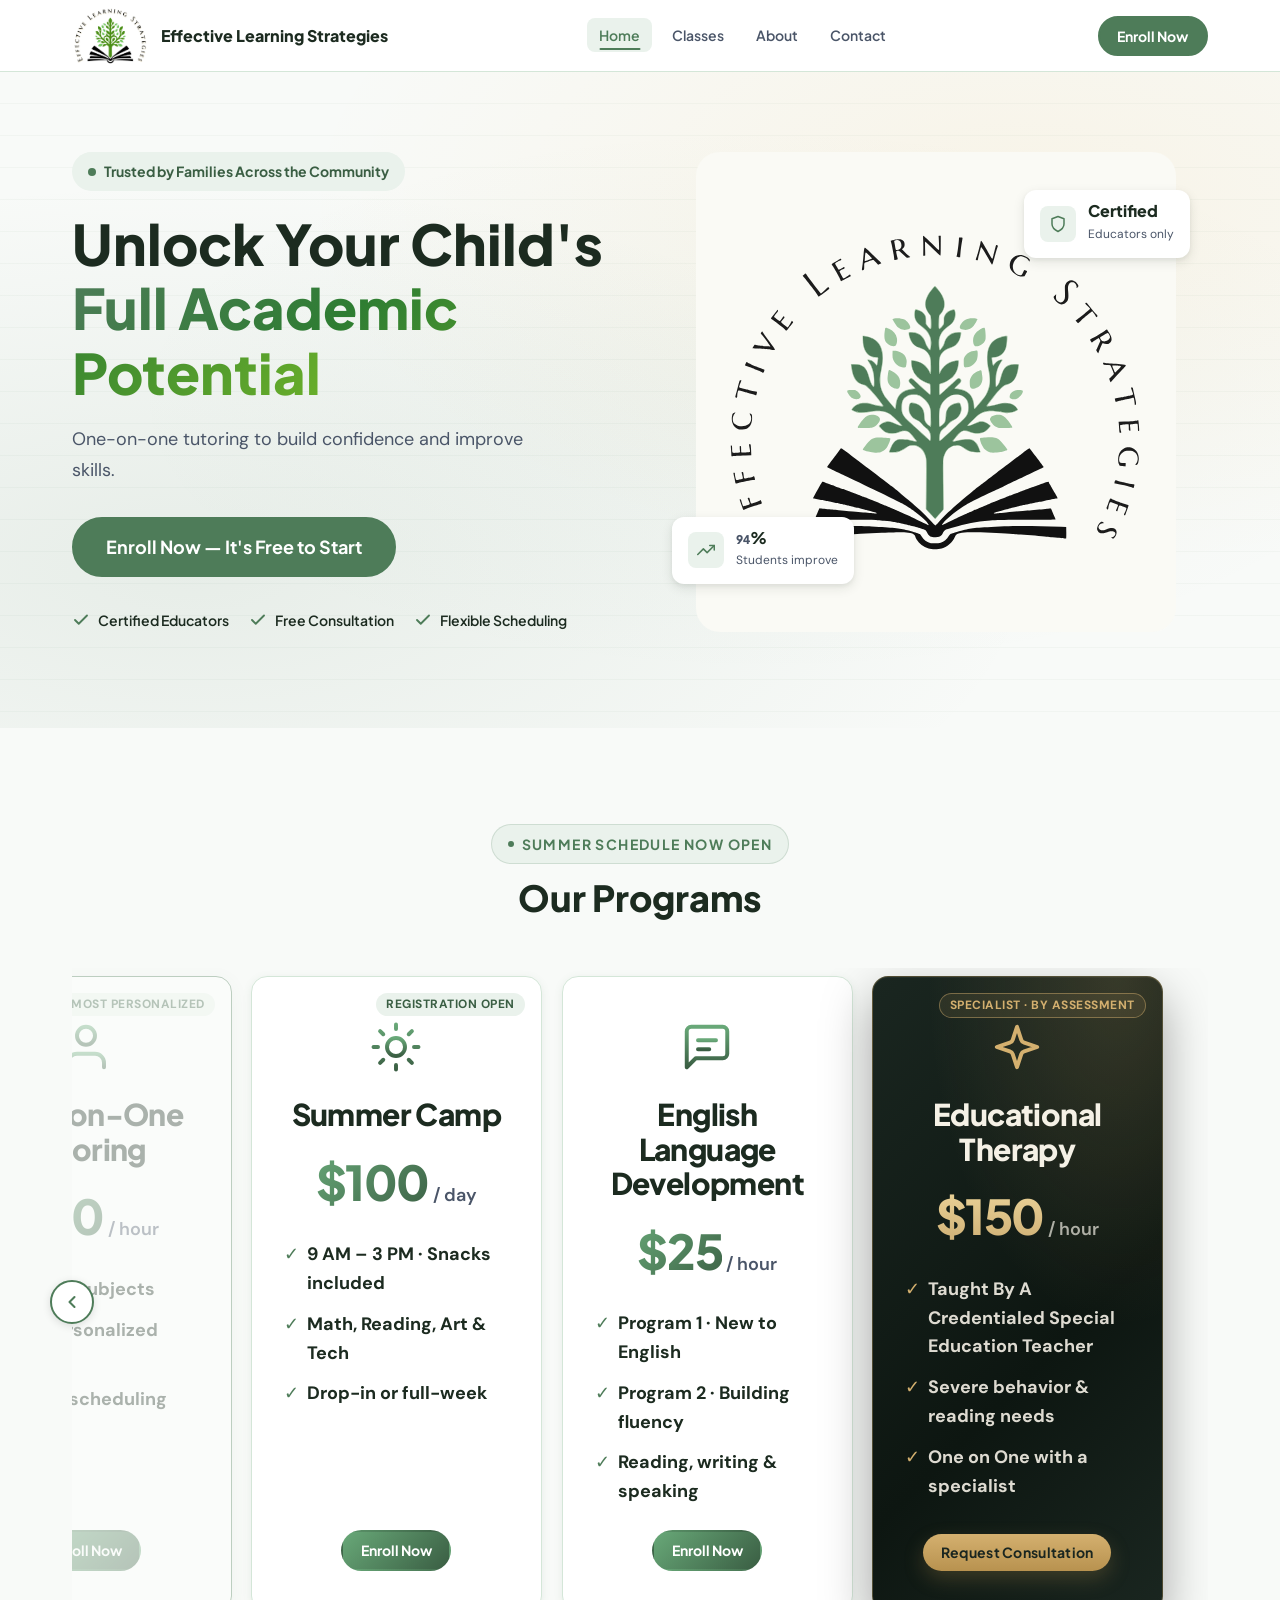
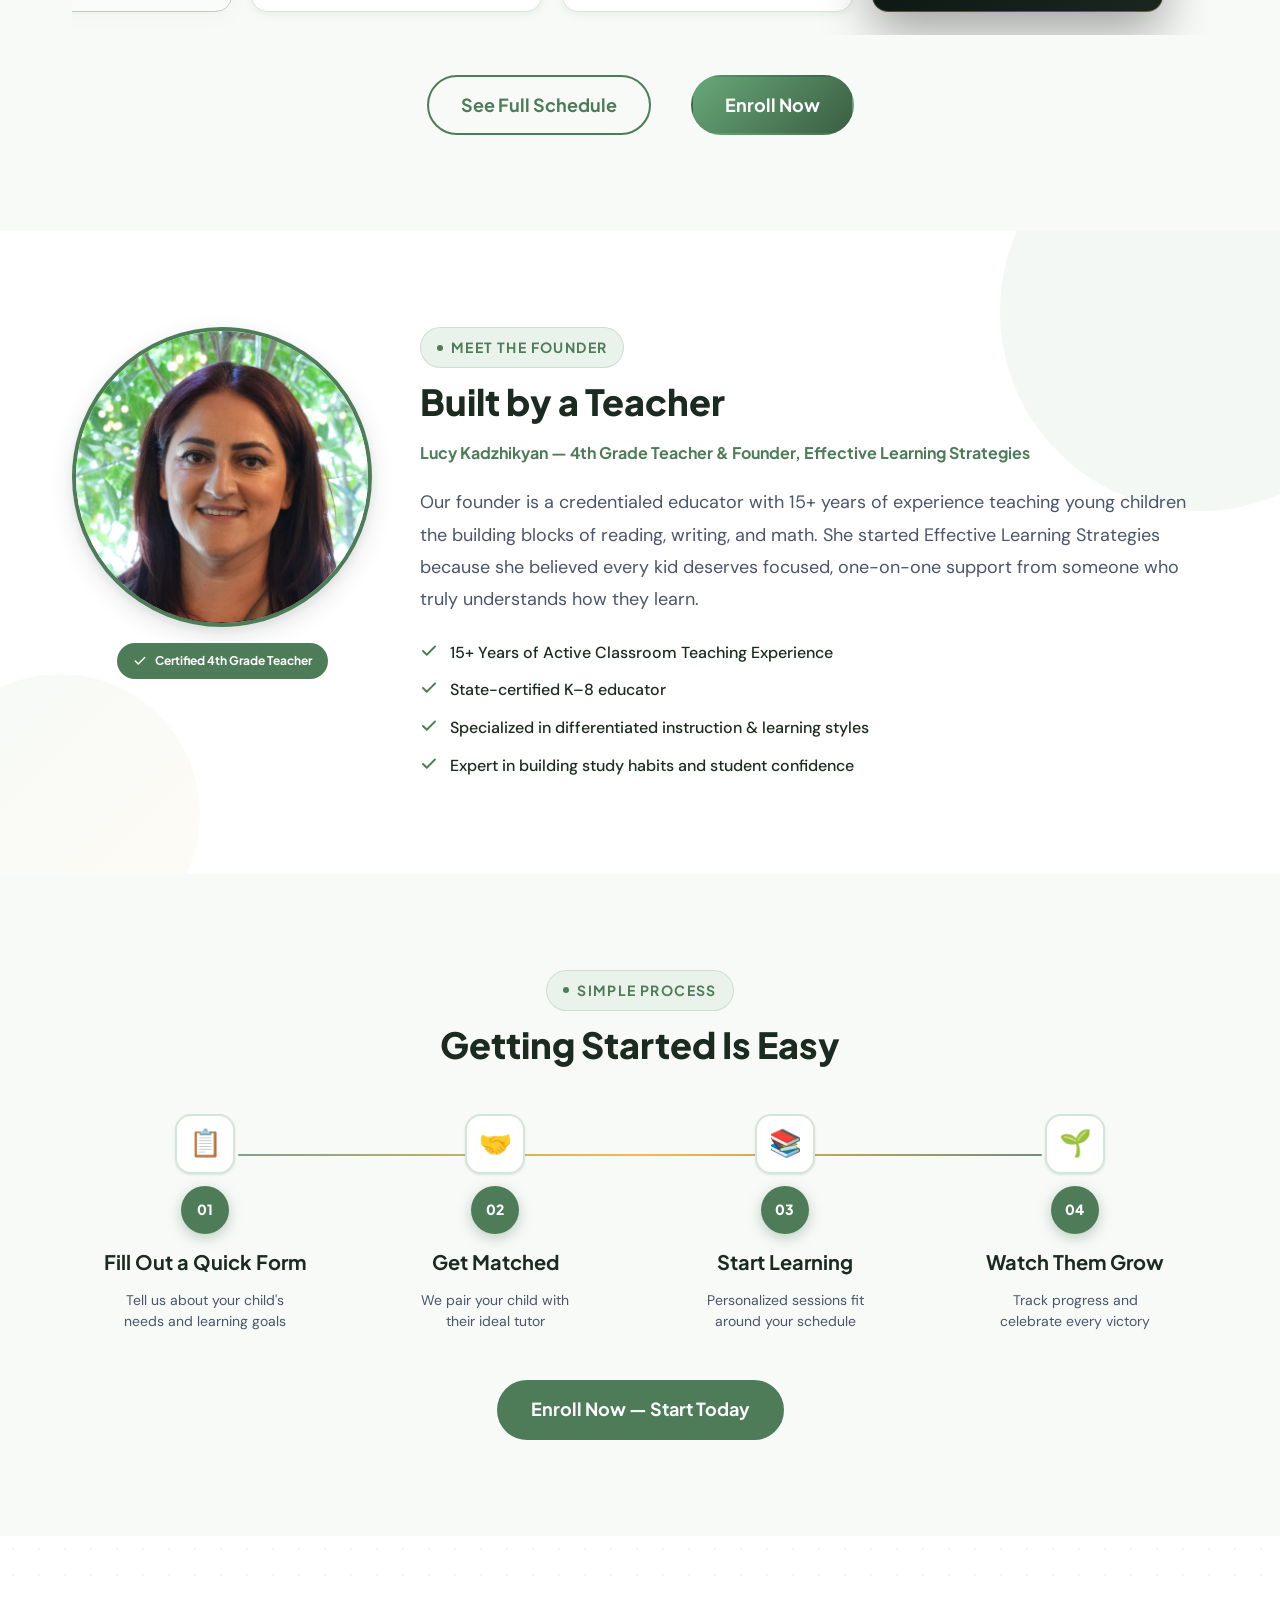
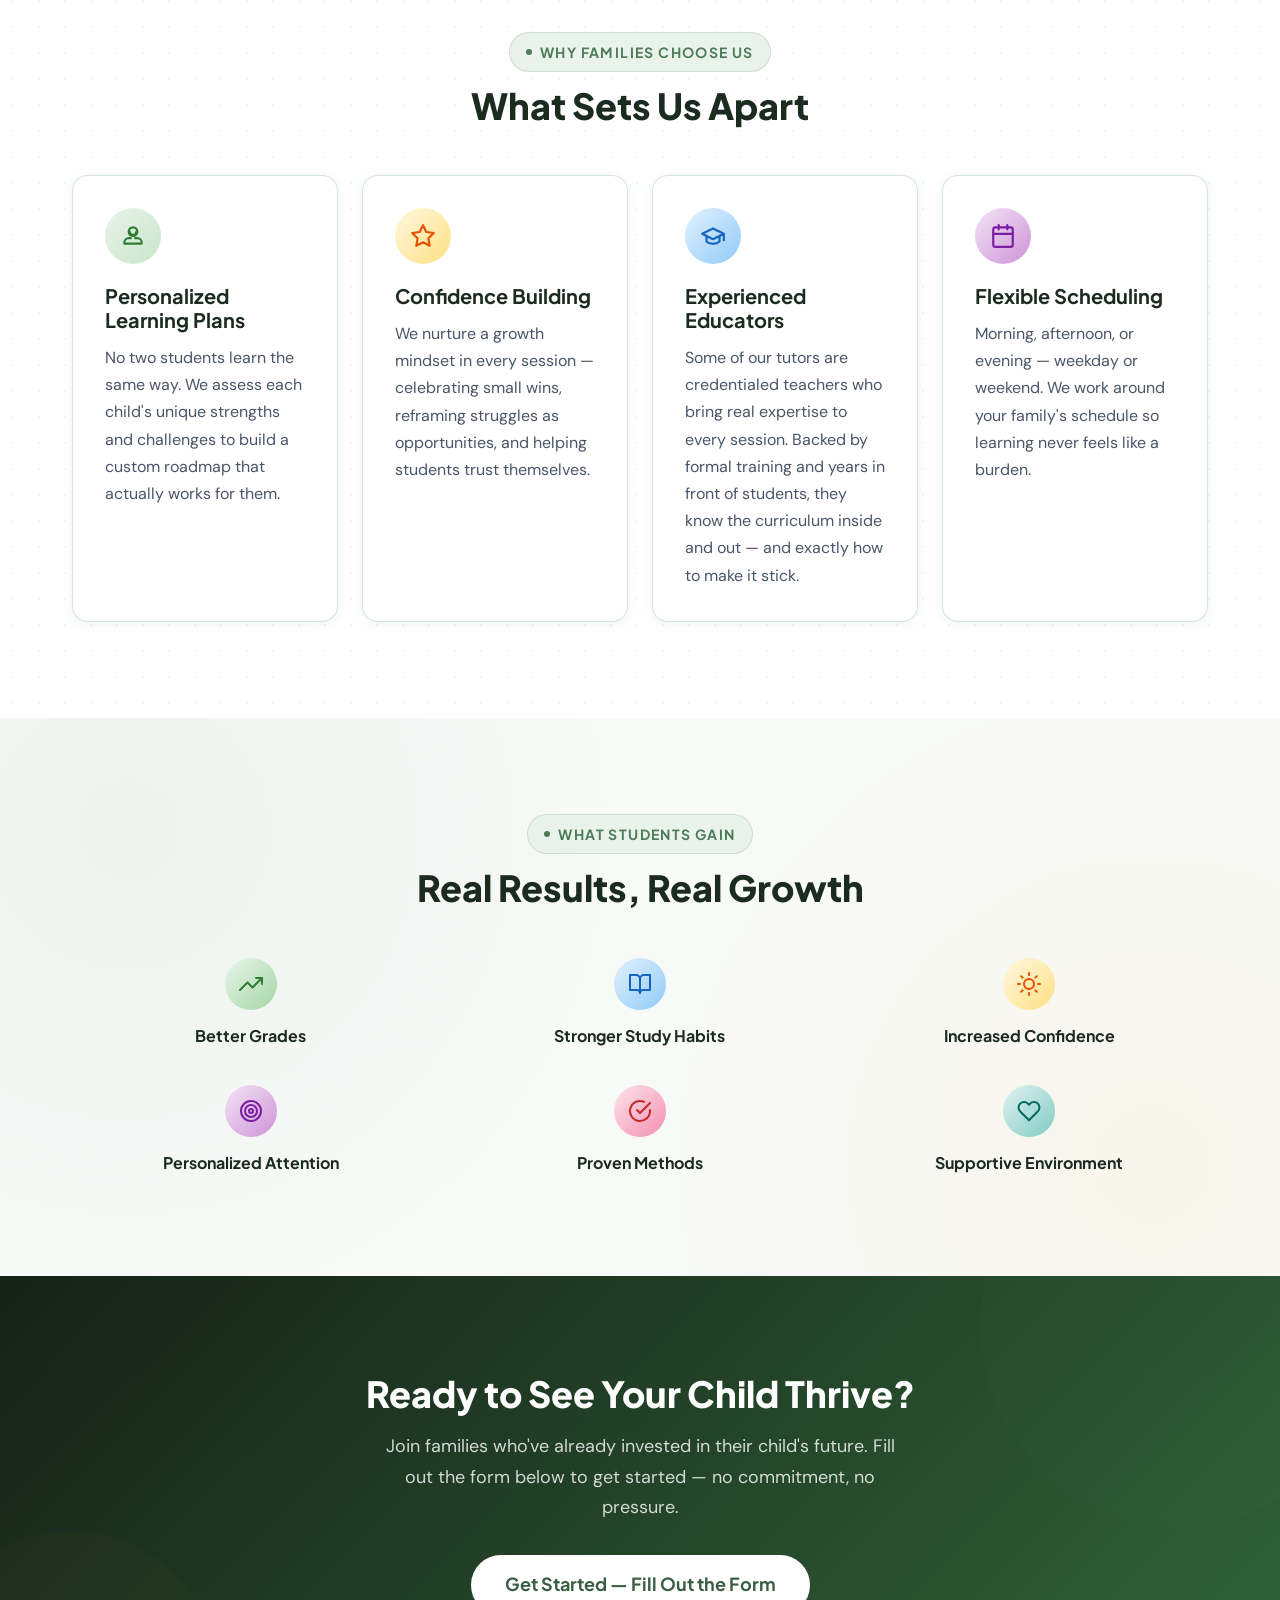
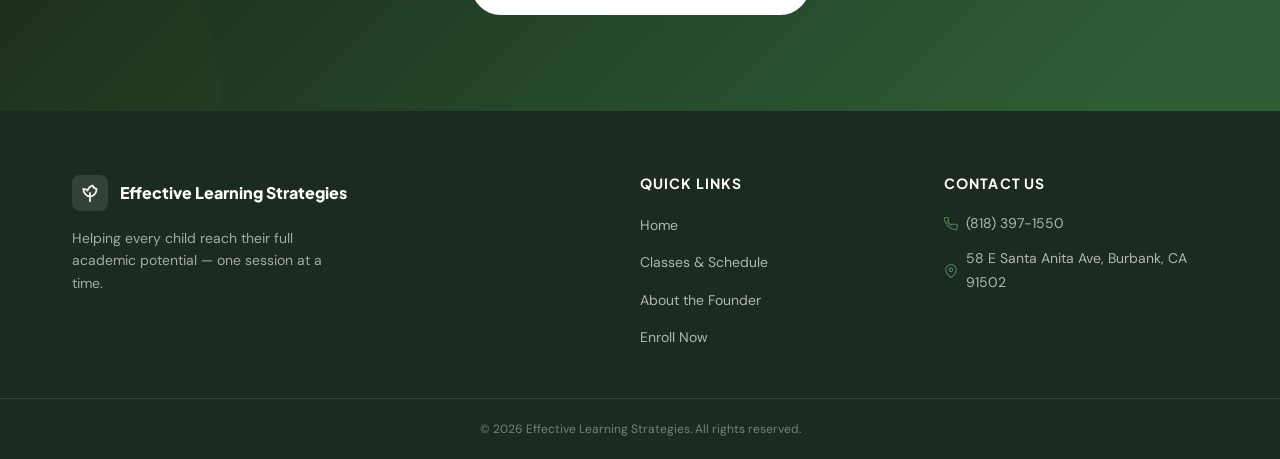
==== index.html @ 18cea213 "Update enrollment form link to new version Replace all 22 references to the old Google Forms URL wit" ====
<!DOCTYPE html>
<html lang="en">
<head>
  <meta charset="UTF-8">
  <meta name="viewport" content="width=device-width, initial-scale=1.0">
  <meta name="description" content="Effective Learning Strategies offers personalized, one-on-one tutoring for K-8 students. Founded by a certified 4th grade teacher. Free consultation — enroll today.">
  <title>Effective Learning Strategies | Expert Tutoring for Your Child</title>
  <!-- Google Fonts -->
  <link rel="preconnect" href="https://fonts.googleapis.com">
  <link rel="preconnect" href="https://fonts.gstatic.com" crossorigin>
  <link href="https://fonts.googleapis.com/css2?family=DM+Sans:wght@400;500&family=Plus+Jakarta+Sans:wght@400;500;600;700;800&display=swap" rel="stylesheet">
  <!-- Stylesheet -->
  <link rel="stylesheet" href="css/styles.css">
</head>
<body>

  <!-- Scroll progress bar -->
  <div class="scroll-progress" id="scroll-progress" aria-hidden="true"></div>

  <!-- Skip to main content (accessibility) -->
  <a class="skip-link" href="#main">Skip to main content</a>

  <!-- ══════════════════════════════════════════════════
       HEADER / NAVIGATION
  ══════════════════════════════════════════════════ -->
  <header class="header" id="header">
    <div class="container header-inner">

      <!-- Logo -->
      <a href="index.html" class="header-logo" aria-label="Effective Learning Strategies — Home">
        <img src="images/Els%20Logo.PNG" alt="Effective Learning Strategies" class="header-logo-img">
        <span class="header-logo-text">Effective Learning Strategies</span>
      </a>

      <!-- Main navigation -->
      <nav class="nav" id="nav" aria-label="Main navigation">
        <ul class="nav-list" id="nav-list">
          <li><a href="index.html" class="nav-link nav-link--active">Home</a></li>
          <li><a href="classes.html" class="nav-link">Classes</a></li>
          <li><a href="#about" class="nav-link">About</a></li>
          <li><a href="#contact" class="nav-link">Contact</a></li>
        </ul>
      </nav>

      <!-- Header CTA + hamburger -->
      <div class="header-actions">
        <a href="https://docs.google.com/forms/d/e/1FAIpQLSe9YTLYQv9m6Zboq8D-ZdlmEbswWEIfk5Gidms8FFI-th6nIA/viewform" class="btn btn--primary btn--sm" target="_blank" rel="noopener">Enroll Now</a>
        <button
          class="hamburger"
          id="hamburger"
          aria-label="Toggle navigation"
          aria-expanded="false"
          aria-controls="nav"
        >
          <span class="hamburger-bar"></span>
          <span class="hamburger-bar"></span>
          <span class="hamburger-bar"></span>
        </button>
      </div>

    </div>
  </header>

  <!-- ══════════════════════════════════════════════════
       MAIN CONTENT
  ══════════════════════════════════════════════════ -->
  <main id="main">

    <!-- ── HERO ─────────────────────────────────────────── -->
    <section class="hero" id="hero" aria-label="Hero">
      <!-- Floating educational particles (JS-populated) -->
      <div class="hero-particles" id="hero-particles" aria-hidden="true"></div>
      <div class="container hero-inner">

        <!-- Left: copy -->
        <div class="hero-content">
          <span class="hero-badge">Trusted by Families Across the Community</span>

          <h1 class="hero-headline">
            Unlock Your Child's<br>
            <span>Full Academic Potential</span>
          </h1>

          <p class="hero-subheadline">
            One-on-one tutoring to build confidence and improve skills.
          </p>

          <div class="hero-actions">
            <a href="https://docs.google.com/forms/d/e/1FAIpQLSe9YTLYQv9m6Zboq8D-ZdlmEbswWEIfk5Gidms8FFI-th6nIA/viewform" class="btn btn--primary btn--lg" target="_blank" rel="noopener">Enroll Now — It's Free to Start</a>
          </div>

          <div class="hero-trust">
            <span class="trust-item">
              <!-- Checkmark icon -->
              <svg viewBox="0 0 24 24" fill="none" stroke="currentColor" stroke-width="2.5" stroke-linecap="round" stroke-linejoin="round" aria-hidden="true"><polyline points="20 6 9 17 4 12"/></svg>
              Certified Educators
            </span>
            <span class="trust-item">
              <svg viewBox="0 0 24 24" fill="none" stroke="currentColor" stroke-width="2.5" stroke-linecap="round" stroke-linejoin="round" aria-hidden="true"><polyline points="20 6 9 17 4 12"/></svg>
              Free Consultation
            </span>
            <span class="trust-item">
              <svg viewBox="0 0 24 24" fill="none" stroke="currentColor" stroke-width="2.5" stroke-linecap="round" stroke-linejoin="round" aria-hidden="true"><polyline points="20 6 9 17 4 12"/></svg>
              Flexible Scheduling
            </span>
          </div>
        </div>

        <!-- Right: illustration -->
        <div class="hero-visual" aria-hidden="true">
          <div class="hero-illustration">
            <div class="hero-illustration-bg hero-illustration-bg--logo">
              <div class="logo-anim" role="img" aria-label="Effective Learning Strategies — animated logo">
                <svg class="logo-anim__svg" viewBox="0 0 1507 1177" xmlns="http://www.w3.org/2000/svg" fill-rule="evenodd" aria-hidden="true">
                  <g class="logo-anim__text"><path d="M134.6,1088.1C142.6,1082.9 194.3,1056.3 203.0,1053.0C208.2,1051.0 208.3,1050.7 205.3,1045.4C203.8,1042.7 199.3,1034.1 195.5,1026.3C189.5,1014.0 188.2,1012.0 186.2,1012.0C184.9,1012.0 183.0,1012.5 181.9,1013.1C179.9,1014.1 179.9,1014.1 182.0,1016.8C185.6,1021.5 192.4,1031.4 193.7,1033.7C194.3,1034.9 195.6,1037.3 196.6,1039.0C197.8,1040.9 198.1,1042.3 197.5,1042.9C195.9,1044.4 164.7,1060.0 163.3,1060.0C162.6,1060.0 160.8,1057.4 159.4,1054.2C158.0,1051.1 156.5,1047.8 156.0,1047.0C155.6,1046.1 154.9,1044.0 154.6,1042.3C153.7,1038.2 151.8,1036.8 148.6,1037.6C144.8,1038.5 144.6,1039.6 147.3,1043.2C148.7,1045.0 151.2,1049.2 153.0,1052.5C154.8,1055.8 156.7,1059.1 157.2,1059.7C159.0,1062.0 157.3,1063.7 148.8,1068.0C144.2,1070.3 138.2,1073.6 135.3,1075.1C132.4,1076.7 129.4,1078.0 128.5,1078.0C125.9,1078.0 118.3,1064.3 114.6,1052.8C114.3,1051.7 113.1,1051.0 111.5,1051.0C108.7,1051.0 107.2,1053.3 108.8,1055.3C109.8,1056.5 120.0,1075.9 125.2,1086.2C126.8,1089.4 128.2,1092.0 128.4,1092.0C128.6,1092.0 131.4,1090.3 134.6,1088.1Z M1353.3,1078.4C1362.3,1069.3 1363.6,1056.4 1356.1,1049.6C1350.4,1044.4 1340.6,1044.9 1325.5,1051.0C1313.8,1055.8 1305.0,1054.7 1301.5,1048.0C1299.4,1044.0 1299.6,1040.9 1302.3,1036.9C1304.9,1033.0 1310.1,1030.1 1314.8,1030.0C1319.1,1030.0 1318.9,1028.5 1314.2,1026.1C1310.8,1024.3 1310.2,1024.3 1308.0,1025.7C1300.7,1030.2 1294.1,1043.2 1295.4,1050.2C1296.2,1054.8 1299.7,1059.9 1303.5,1062.1C1309.4,1065.6 1323.7,1063.6 1335.9,1057.7C1337.2,1057.1 1341.1,1056.5 1344.7,1056.5C1350.7,1056.5 1351.3,1056.7 1354.1,1059.8C1355.7,1061.6 1357.0,1063.9 1357.0,1065.1C1357.0,1070.4 1350.5,1077.0 1345.2,1077.0C1342.2,1077.0 1342.4,1078.1 1345.8,1080.2C1349.5,1082.4 1349.2,1082.5 1353.3,1078.4Z M1391.4,999.2C1392.2,996.6 1394.7,989.3 1397.0,983.0C1399.3,976.7 1401.2,970.8 1401.3,970.0C1401.4,969.1 1399.8,968.2 1396.5,967.4C1391.6,966.3 1380.5,962.7 1376.5,961.0C1375.4,960.5 1371.1,959.0 1367.0,957.5C1356.1,953.6 1346.8,949.8 1344.5,948.3C1341.4,946.2 1339.1,946.7 1337.9,949.8C1337.2,951.3 1336.4,953.4 1336.0,954.5C1335.5,955.6 1334.0,959.9 1332.5,964.0C1331.0,968.1 1329.2,972.9 1328.4,974.7C1326.5,978.9 1326.6,980.4 1329.1,982.6C1331.6,984.9 1332.5,983.7 1333.5,977.1C1334.3,971.5 1337.0,962.0 1338.4,960.2C1339.9,958.2 1343.8,959.3 1363.4,966.9C1366.7,968.2 1366.6,969.4 1362.0,979.3C1360.3,982.9 1359.0,986.3 1359.0,986.9C1359.0,987.8 1362.0,990.0 1363.3,990.0C1363.5,990.0 1364.5,987.0 1365.5,983.2C1366.5,979.5 1368.0,975.0 1368.7,973.1C1370.3,969.3 1370.7,969.3 1381.5,973.5C1385.3,975.0 1389.5,976.4 1390.8,976.7C1392.1,977.0 1393.4,977.9 1393.7,978.7C1394.3,980.3 1390.8,990.7 1387.5,996.7C1385.4,1000.5 1385.4,1001.0 1386.8,1002.4C1389.2,1004.8 1389.8,1004.4 1391.4,999.2Z M136.0,974.0C146.2,970.6 157.4,967.0 161.0,966.1C168.3,964.2 168.7,963.2 165.6,955.8L164.0,952.1 L159.8,954.3C157.4,955.5 153.9,957.1 152.0,957.8C141.4,961.7 133.6,964.1 132.2,963.8C130.6,963.5 128.3,957.1 127.3,950.0C126.5,944.5 124.4,942.8 121.0,945.0C119.7,945.8 119.7,946.3 121.1,949.2C122.6,952.3 123.2,953.6 125.9,960.3C128.1,965.9 127.7,966.4 117.5,969.8C106.3,973.6 105.4,973.6 104.0,971.0C102.6,968.3 99.3,958.0 98.4,953.6C98.0,951.3 97.1,949.8 95.8,949.4C91.9,948.2 91.8,948.0 99.7,970.5C101.9,976.5 104.1,982.5 104.8,983.6L106.0,985.8 L111.7,983.0C114.9,981.5 125.8,977.4 136.0,974.0Z M1419.7,906.2C1420.4,903.6 1420.9,901.0 1421.0,900.4C1421.0,899.8 1417.3,898.8 1412.8,898.1C1408.2,897.4 1402.9,896.5 1401.0,896.0C1399.1,895.5 1394.3,894.4 1390.5,893.5C1386.7,892.6 1381.9,891.5 1380.0,891.0C1365.9,887.5 1363.3,886.8 1361.4,885.9C1357.8,884.1 1355.6,885.2 1354.8,889.0C1353.3,896.6 1353.3,896.5 1356.5,896.7C1364.7,897.4 1410.5,908.2 1415.0,910.5C1418.1,912.1 1418.1,912.0 1419.7,906.2Z M88.5,894.3C91.2,893.5 95.5,892.5 98.0,892.0C100.5,891.5 106.1,890.4 110.5,889.6C119.6,887.7 127.4,886.4 137.5,884.9C141.3,884.3 144.6,883.7 144.8,883.5C145.3,883.0 142.8,873.6 141.9,872.6C141.4,872.0 139.5,872.3 137.3,873.2C135.2,874.1 131.0,875.3 128.0,875.9C125.0,876.5 119.6,877.7 116.0,878.4C112.0,879.3 109.1,879.5 108.4,878.9C107.8,878.4 107.0,874.9 106.7,871.2C105.6,859.8 105.0,858.0 102.5,858.0C99.3,858.0 99.0,858.7 100.6,863.8C101.4,866.4 102.5,871.0 103.1,873.9C104.1,878.8 104.0,879.6 102.4,880.7C101.4,881.4 99.4,882.0 98.0,882.0C96.6,882.0 92.8,882.7 89.6,883.5C86.4,884.4 83.0,884.8 82.1,884.5C80.3,883.9 77.0,870.6 77.0,863.8C77.0,860.4 76.7,860.0 74.5,860.0C73.1,860.0 72.0,860.3 72.0,860.8C72.0,861.2 73.2,866.9 74.6,873.5C76.0,880.1 77.4,887.3 77.7,889.5C78.5,895.2 79.8,897.3 81.8,896.4C82.7,896.0 85.8,895.1 88.5,894.3Z M1391.5,833.0L1391.5,827.5 L1384.0,827.2C1379.9,827.1 1375.6,826.8 1374.4,826.5C1371.5,825.9 1369.5,821.5 1369.5,815.6C1369.5,804.0 1374.8,795.1 1385.1,789.5C1390.1,786.8 1391.3,786.6 1401.5,786.5C1413.2,786.5 1416.8,787.5 1423.7,792.6C1428.4,796.2 1432.0,804.5 1432.0,812.1C1432.0,819.6 1430.6,824.2 1426.7,829.3C1423.2,833.9 1423.5,834.9 1427.7,833.8C1431.9,832.7 1433.5,829.5 1435.1,819.2C1437.9,800.7 1430.2,784.5 1415.2,777.4C1410.4,775.1 1408.2,774.7 1401.0,774.7C1393.8,774.7 1391.6,775.1 1386.8,777.4C1380.0,780.6 1373.7,787.3 1370.3,794.8C1365.3,806.1 1364.8,823.3 1369.3,832.2L1371.5,836.5 L1379.3,837.1C1383.6,837.5 1387.4,838.1 1387.8,838.4C1388.1,838.8 1389.1,838.9 1390.0,838.8C1391.1,838.5 1391.5,837.1 1391.5,833.0Z M83.0,803.0C88.2,802.5 101.4,801.9 112.4,801.7L132.2,801.5 L131.5,784.0C131.1,774.4 130.3,765.9 129.8,765.2C129.2,764.6 127.6,764.0 126.3,764.0C124.2,764.0 123.9,764.4 124.4,766.2C124.7,767.5 125.7,773.1 126.7,778.8C128.2,787.5 128.2,789.2 127.1,790.0C125.4,791.0 101.7,792.5 99.5,791.6C98.3,791.2 98.0,789.1 98.0,781.1C98.0,771.1 97.6,770.0 93.8,770.0C92.7,770.0 93.4,783.6 94.6,788.7C95.4,791.8 92.8,792.6 80.2,793.2C67.7,793.8 68.0,794.1 67.7,779.8C67.5,771.5 67.2,769.5 65.8,768.6C64.9,768.1 63.8,767.9 63.4,768.2C63.1,768.6 63.3,774.0 63.9,780.2C64.5,786.5 65.0,794.3 65.0,797.6C65.0,801.0 65.3,804.0 65.7,804.3C66.0,804.7 67.9,804.8 69.9,804.5C71.9,804.2 77.8,803.6 83.0,803.0Z M1376.5,725.0C1376.8,724.5 1376.4,721.9 1375.6,719.3C1373.5,712.3 1372.1,701.7 1373.1,700.4C1374.1,699.1 1399.3,696.5 1400.9,697.4C1401.6,697.9 1402.0,701.8 1402.0,707.6C1402.0,716.7 1402.1,717.1 1404.5,718.2C1405.9,718.8 1407.2,719.1 1407.5,718.9C1407.7,718.6 1407.4,713.8 1406.8,708.2C1406.2,702.5 1405.9,697.8 1406.1,697.6C1406.3,697.4 1411.8,696.6 1418.3,695.9C1427.1,695.0 1430.4,695.0 1431.2,695.8C1431.9,696.5 1432.4,701.4 1432.6,708.2C1432.8,718.8 1432.9,719.5 1434.9,719.8C1436.9,720.1 1437.0,719.7 1436.9,713.8C1436.9,706.4 1434.6,684.3 1433.9,683.6C1433.6,683.3 1432.0,683.4 1430.4,684.0C1425.3,685.6 1408.2,687.1 1387.6,687.7L1367.7,688.3 L1368.4,694.9C1368.7,698.5 1369.3,706.8 1369.7,713.2C1370.2,722.7 1370.6,725.0 1371.9,725.3C1374.7,726.1 1375.9,726.0 1376.5,725.0Z M114.0,713.3C126.8,709.2 135.0,695.1 135.0,677.2C135.0,666.0 134.5,664.5 130.3,662.0C125.9,659.4 125.2,660.0 127.8,663.8C134.8,673.5 132.3,690.0 122.8,697.2C109.9,706.9 87.1,705.9 75.7,695.2C67.6,687.6 68.0,671.3 76.5,661.2C78.0,659.4 79.0,657.7 78.7,657.4C78.4,657.1 76.1,657.7 73.7,658.8C69.4,660.7 69.1,661.1 67.9,666.7C63.3,686.6 70.2,704.3 85.5,711.9C90.7,714.5 92.0,714.7 101.1,714.9C105.9,715.0 110.8,714.4 114.0,713.3Z M1426.4,627.0C1426.4,624.5 1425.6,619.4 1424.7,615.5C1423.7,611.6 1422.3,605.4 1421.4,601.5C1420.5,597.6 1419.4,592.7 1418.9,590.5C1418.4,588.3 1417.5,583.8 1416.9,580.6C1416.4,577.3 1415.7,574.3 1415.4,573.8C1414.9,573.0 1409.0,572.6 1409.0,573.4C1409.0,573.6 1410.3,577.4 1411.8,581.7C1417.3,596.6 1417.1,595.9 1414.5,597.6C1413.3,598.4 1410.0,599.5 1407.4,599.9C1404.7,600.4 1399.1,601.6 1395.0,602.5C1385.8,604.6 1382.7,605.2 1367.5,608.0C1360.9,609.2 1355.4,610.4 1355.2,610.5C1354.5,611.1 1357.5,622.0 1358.3,622.0C1358.7,622.0 1361.9,621.0 1365.3,619.9C1368.7,618.7 1373.3,617.3 1375.5,616.9C1377.7,616.5 1382.7,615.4 1386.5,614.5C1390.3,613.7 1395.5,612.6 1398.0,612.0C1400.5,611.5 1406.0,610.3 1410.3,609.4C1414.5,608.5 1418.3,608.0 1418.7,608.3C1419.5,609.1 1422.0,624.5 1422.0,628.8C1422.0,631.7 1422.3,632.1 1424.2,631.8C1426.2,631.5 1426.5,630.9 1426.4,627.0Z M84.4,606.4C84.7,605.5 85.0,602.5 85.0,599.7C85.1,594.6 86.8,586.7 88.3,584.3C89.0,583.2 92.1,583.8 110.0,588.6C113.0,589.4 117.1,590.5 119.0,591.0C130.2,593.8 140.7,596.9 144.8,598.7C148.7,600.4 148.9,600.3 150.2,595.3C152.1,587.9 151.9,587.6 147.0,586.9C139.7,585.8 131.9,584.2 126.0,582.5C123.0,581.6 119.4,580.6 118.0,580.3C116.6,580.0 111.6,578.7 106.8,577.4C102.0,576.1 97.3,575.0 96.2,575.0C95.2,575.0 93.5,574.4 92.5,573.6C90.7,572.3 90.7,572.1 92.8,565.5C94.1,561.8 95.9,557.0 97.0,554.7C99.6,549.4 99.5,549.0 96.1,549.0C93.5,549.0 93.0,549.5 91.7,553.8C90.8,556.4 90.0,559.6 89.7,561.0C89.0,564.7 80.4,597.4 78.5,603.7C77.9,605.5 78.3,606.2 80.1,606.9C83.4,608.2 83.7,608.2 84.4,606.4Z M1344.9,551.9C1346.5,549.6 1350.3,545.2 1353.2,542.1C1364.3,530.3 1386.7,506.4 1389.3,503.5C1394.8,497.4 1392.9,496.3 1374.0,495.0C1365.5,494.5 1352.0,493.6 1344.0,493.0C1336.0,492.5 1326.5,491.5 1322.7,490.8C1319.0,490.2 1315.7,490.0 1315.4,490.3C1315.0,490.7 1315.4,492.3 1316.2,494.0L1317.7,497.1 L1328.4,497.4C1336.1,497.5 1339.4,498.0 1340.4,499.1C1341.8,500.5 1352.0,525.5 1352.0,527.4C1352.0,528.8 1341.4,539.9 1338.2,542.0L1335.9,543.5 L1338.1,549.8C1339.4,553.2 1340.7,556.0 1341.1,556.0C1341.5,556.0 1343.2,554.1 1344.9,551.9Z M175.1,519.3C176.2,516.8 176.9,514.3 176.8,513.8C176.6,513.3 172.6,511.5 168.0,509.9C163.3,508.4 158.6,506.6 157.5,506.1C156.4,505.6 152.3,504.0 148.5,502.5C144.7,501.0 140.6,499.4 139.5,499.0C138.4,498.5 135.7,497.4 133.5,496.5C126.2,493.4 118.5,489.6 118.2,488.8C117.4,487.0 115.4,488.2 114.2,491.2C113.5,493.0 112.4,495.3 111.9,496.2C110.4,499.1 110.8,499.7 115.8,501.1C120.0,502.2 137.2,508.6 142.5,510.9C143.6,511.4 147.7,513.1 151.5,514.6C155.3,516.2 161.2,518.8 164.5,520.6C167.8,522.3 171.1,523.8 171.8,523.9C172.5,523.9 174.0,521.9 175.1,519.3Z M1354.1,520.8C1353.6,519.5 1351.6,514.5 1349.6,509.7C1347.6,504.9 1346.2,500.4 1346.6,499.9C1347.7,498.0 1376.0,500.2 1376.0,502.2C1376.0,503.8 1357.8,523.0 1356.3,523.0C1355.6,523.0 1354.6,522.0 1354.1,520.8Z M1301.0,454.2C1303.6,445.8 1312.6,425.0 1313.9,424.5C1314.7,424.2 1316.4,424.7 1317.8,425.6C1319.5,426.7 1322.4,427.2 1326.6,427.2C1332.0,427.2 1333.5,426.8 1336.6,424.5C1347.1,416.5 1346.6,405.4 1334.9,387.9C1332.5,384.3 1330.0,380.5 1329.4,379.5C1328.4,377.8 1327.9,378.0 1321.9,382.2C1313.7,388.0 1287.5,403.7 1278.8,408.0C1275.0,409.8 1272.0,411.9 1272.0,412.7C1272.0,414.5 1276.8,422.0 1278.0,422.0C1278.5,422.0 1280.1,421.0 1281.6,419.8C1283.0,418.5 1287.9,415.2 1292.5,412.3L1300.9,407.0 L1304.0,411.5C1306.5,415.1 1306.9,416.3 1306.0,418.0C1303.7,422.6 1303.1,424.0 1299.9,431.6C1298.1,435.9 1295.7,441.3 1294.4,443.5L1292.2,447.5 L1295.2,452.8C1296.9,455.6 1298.6,458.0 1299.0,458.0C1299.5,458.0 1300.4,456.3 1301.0,454.2Z M211.5,446.0C211.8,445.4 208.3,439.7 203.5,433.2C198.8,426.8 189.3,413.9 182.5,404.5C175.6,395.1 170.0,386.9 170.0,386.2C170.0,383.7 167.2,385.1 165.6,388.5L163.9,392.1 L168.9,397.3C175.3,403.9 197.2,434.2 196.2,435.1C195.8,435.5 191.4,435.4 186.5,435.0C157.0,432.4 151.7,431.8 147.9,430.5C144.4,429.2 143.4,429.2 142.4,430.2C141.3,431.4 136.0,440.7 136.0,441.4C136.0,441.6 142.2,442.0 149.8,442.3C164.0,442.8 197.0,445.7 197.8,446.5C198.8,447.5 210.9,447.0 211.5,446.0Z M1315.4,418.0C1312.1,417.0 1309.3,414.2 1306.5,409.3C1304.7,406.2 1304.7,406.0 1306.5,404.0C1307.5,402.9 1308.7,402.0 1309.1,402.0C1309.5,402.0 1314.2,399.3 1319.5,396.0C1324.8,392.7 1329.9,390.0 1330.8,390.0C1334.2,390.0 1339.7,401.0 1338.6,405.4C1336.6,413.5 1323.8,420.5 1315.4,418.0Z M255.0,377.3C259.5,371.2 270.1,357.9 271.7,356.2C272.4,355.5 273.0,354.5 273.0,354.0C273.0,352.9 269.3,348.4 268.8,349.0C268.6,349.3 266.5,352.9 264.1,357.0C261.8,361.1 258.6,366.0 257.1,367.9L254.3,371.3 L243.2,362.9C237.1,358.3 232.1,353.8 232.1,353.0C232.0,352.2 234.7,348.7 238.0,345.3C244.3,338.8 244.8,337.6 242.6,334.8C241.0,332.7 240.9,332.8 234.0,343.2C231.5,347.0 228.8,350.0 228.0,350.0C227.2,350.0 222.9,347.1 218.5,343.5C214.1,340.0 210.2,337.0 209.8,337.0C209.3,337.0 209.0,336.0 209.0,334.8C209.0,333.4 211.9,329.1 216.0,324.2C222.1,317.1 222.9,315.7 222.0,314.0C221.4,312.9 220.8,312.0 220.6,312.0C220.4,312.0 215.7,318.1 210.1,325.5C204.5,332.9 199.5,339.2 199.0,339.5C197.0,340.7 198.1,341.9 206.2,347.4C210.8,350.5 215.8,354.1 217.5,355.4C219.2,356.7 225.4,361.8 231.5,366.6C237.6,371.4 244.1,376.8 246.0,378.7C247.9,380.5 249.9,382.0 250.5,382.0C251.1,381.9 253.1,379.8 255.0,377.3Z M1240.9,348.8C1245.6,344.3 1251.8,338.8 1254.6,336.6C1257.4,334.3 1263.8,329.0 1268.8,324.8C1273.9,320.5 1278.3,317.0 1278.7,317.0C1279.7,317.0 1286.7,326.6 1289.9,332.3C1291.2,334.6 1292.4,336.7 1292.6,336.9C1293.2,337.5 1297.0,333.9 1297.0,332.7C1297.0,332.2 1295.1,329.6 1292.8,327.1C1287.6,321.4 1266.4,295.9 1263.1,291.3C1260.4,287.7 1259.3,287.3 1256.5,289.4C1254.7,290.7 1255.1,291.3 1263.3,299.2C1268.1,303.9 1272.0,308.1 1272.0,308.6C1271.9,309.1 1269.6,311.3 1266.8,313.5C1264.0,315.7 1261.2,318.0 1260.6,318.5C1253.9,324.7 1230.6,343.2 1225.7,346.3L1222.9,348.1 L1226.6,352.5C1228.6,355.0 1230.7,357.0 1231.2,357.0C1231.8,357.0 1236.1,353.3 1240.9,348.8Z M1182.4,292.8C1185.0,292.0 1188.4,289.7 1191.5,286.5C1195.6,282.5 1196.8,280.4 1197.8,276.2C1199.3,269.5 1199.3,261.5 1197.9,248.0C1196.5,235.7 1197.9,229.0 1202.8,223.1C1205.2,220.1 1206.3,219.6 1211.2,219.2C1216.4,218.8 1217.0,219.0 1220.7,222.4C1225.0,226.2 1227.5,232.3 1226.4,236.5C1225.6,239.8 1227.0,239.7 1230.4,236.1C1233.8,232.6 1233.4,230.8 1227.9,223.4C1223.5,217.4 1215.6,213.0 1209.1,213.0C1200.7,213.0 1192.3,219.0 1188.5,227.8C1186.9,231.6 1186.7,234.0 1187.3,250.8C1187.9,271.4 1187.5,275.3 1183.5,281.0C1178.2,288.7 1169.5,289.3 1162.2,282.6C1158.0,278.9 1156.7,274.6 1157.2,267.0L1157.7,260.0 L1154.1,263.2C1152.1,264.9 1150.1,267.0 1149.6,267.7C1146.9,272.4 1159.3,288.5 1168.3,291.9C1174.4,294.3 1176.9,294.4 1182.4,292.8Z M376.2,255.9C397.1,240.3 395.5,242.0 393.3,238.2C392.3,236.4 391.2,235.0 390.8,235.0C390.5,235.0 386.4,238.7 381.8,243.3C372.3,252.8 367.4,257.0 366.1,257.0C365.6,257.0 359.8,250.0 353.3,241.4C346.8,232.9 337.3,220.4 332.2,213.7C327.1,207.0 321.4,198.9 319.4,195.8C317.5,192.6 315.3,190.0 314.7,190.0C314.0,190.1 311.6,191.8 309.2,193.9L304.9,197.7 L309.0,202.1C311.3,204.5 317.9,212.6 323.6,220.0C329.3,227.4 335.3,235.1 336.8,237.0C342.0,243.5 358.0,266.2 358.0,267.1C358.0,269.1 360.5,267.6 376.2,255.9Z M448.5,208.6C454.6,205.2 461.2,201.6 463.2,200.7C467.5,198.7 467.4,198.9 465.8,195.5C464.4,192.5 463.6,192.4 460.8,195.0C457.1,198.5 443.8,207.1 442.7,206.7C442.1,206.5 441.3,205.7 440.8,204.9C440.4,204.1 437.6,199.1 434.5,193.8C431.5,188.4 429.0,183.4 429.0,182.6C429.0,181.0 433.3,178.2 440.0,175.6C446.2,173.1 447.2,172.2 445.9,169.9C445.4,168.9 444.5,168.0 444.0,168.0C443.6,168.0 439.5,170.3 435.0,173.1C425.4,179.0 426.3,179.3 420.0,167.5C417.6,163.1 415.3,159.0 414.8,158.4C414.4,157.8 414.2,156.6 414.5,155.8C415.1,154.4 427.3,147.0 429.2,147.0C430.9,147.0 435.0,143.8 435.0,142.4C435.0,140.2 432.2,139.6 430.2,141.2C429.3,142.0 426.5,143.8 424.0,145.2C415.2,150.2 411.4,152.3 407.8,154.2C401.8,157.4 401.4,158.4 404.9,162.7C407.6,166.2 409.7,169.6 418.3,185.0C419.9,188.0 422.2,192.1 423.3,194.0C427.9,202.2 433.0,212.9 433.0,214.5C433.0,216.8 435.4,215.9 448.5,208.6Z M1054.5,193.1C1056.3,189.6 1058.3,186.3 1058.9,185.7C1060.9,183.7 1060.0,182.1 1055.8,180.0C1050.4,177.4 1050.2,177.5 1048.9,180.7C1047.0,185.7 1044.7,190.5 1042.7,193.4C1040.9,196.0 1040.3,196.2 1036.3,195.6C1027.2,194.4 1018.5,187.9 1014.5,179.5C1007.1,163.8 1016.7,140.1 1033.0,133.9C1037.8,132.0 1039.2,131.9 1043.9,132.9C1053.3,134.8 1062.1,140.6 1065.6,147.2C1067.6,151.0 1068.6,150.7 1068.8,146.1C1069.0,142.7 1068.6,141.8 1065.6,139.4C1061.1,135.7 1052.8,131.4 1046.5,129.5C1029.1,124.3 1009.5,133.8 1003.5,150.1C1000.7,157.8 1001.0,169.0 1004.0,175.0C1009.2,185.2 1016.8,191.9 1028.9,197.2C1034.6,199.6 1036.6,200.0 1043.3,199.7L1051.2,199.5 L1054.5,193.1Z M509.5,177.8C511.9,176.7 512.0,176.4 512.0,166.4C512.0,157.1 512.2,155.9 514.2,154.0C515.4,152.9 516.9,152.0 517.5,152.0C518.1,152.0 522.7,150.4 527.6,148.5C532.5,146.5 538.1,144.7 540.1,144.4C543.5,143.8 543.9,144.1 551.2,151.9L558.8,160.1 L564.1,158.0C567.1,156.8 569.7,155.6 569.9,155.4C570.1,155.2 565.6,150.6 559.9,145.3C554.2,140.0 542.0,128.2 532.9,119.2C521.2,107.7 515.7,102.9 514.4,103.2C512.3,103.6 511.6,106.9 510.0,124.5C507.9,149.0 506.4,162.8 504.4,175.8C503.9,179.4 505.0,179.9 509.5,177.8Z M945.4,153.2C946.4,149.5 947.5,145.4 948.0,144.0C948.4,142.6 949.6,138.6 950.5,135.0C951.4,131.4 952.6,127.4 953.0,126.0C953.4,124.6 954.6,120.6 955.5,117.0C956.5,113.4 958.1,108.0 959.2,105.0C962.6,95.6 962.6,95.4 958.9,94.6C957.1,94.3 955.6,94.1 955.6,94.2C955.3,94.8 945.8,131.8 945.1,135.3C944.6,137.4 944.0,139.3 943.8,139.6C942.7,140.7 940.3,138.7 938.5,135.2C937.4,133.2 933.9,127.1 930.7,121.7C927.5,116.3 924.1,110.4 923.2,108.7C915.6,94.7 906.5,80.0 905.5,80.0C904.8,80.0 903.8,82.6 903.0,86.2C901.8,92.6 899.2,103.2 896.4,113.0C891.7,129.4 889.7,135.9 888.2,139.3C886.5,143.4 887.0,144.5 891.1,145.5C893.5,146.1 893.7,145.8 894.8,140.8C896.3,133.4 897.5,128.5 899.5,121.5C900.5,118.2 901.6,113.9 902.1,112.0C902.5,110.1 903.3,106.9 903.7,105.0C904.2,103.0 905.2,101.5 906.0,101.5C907.2,101.5 922.3,125.3 924.7,131.0C925.1,131.8 928.6,137.9 932.5,144.5C936.4,151.1 939.9,157.3 940.3,158.2C941.6,161.8 943.5,159.9 945.4,153.2Z M514.4,137.2C515.2,124.0 515.9,120.0 517.4,119.4C518.6,119.0 538.0,137.7 538.0,139.2C538.0,139.7 536.5,140.7 534.8,141.4C524.5,145.8 518.2,148.0 516.1,148.0L513.7,148.0 L514.4,137.2Z M618.8,143.9C621.4,143.2 623.9,142.4 624.4,141.9C624.9,141.5 624.6,138.8 623.7,135.8C621.1,126.7 619.1,116.9 619.6,115.5C619.9,114.8 622.2,113.9 624.7,113.5C629.8,112.8 628.4,111.8 645.9,128.8C650.6,133.3 654.9,137.0 655.4,137.0C657.5,137.0 667.0,134.5 667.0,134.0C667.0,133.7 665.5,132.6 663.8,131.5C662.0,130.5 655.7,124.9 649.7,119.1L639.0,108.6 L642.9,104.7C647.4,100.3 648.6,95.9 647.5,88.0C646.9,84.0 646.1,82.4 642.9,79.6C640.8,77.6 637.8,75.7 636.3,75.3C631.8,74.0 619.9,74.5 614.0,76.2C611.0,77.1 606.8,78.1 604.7,78.5C601.3,79.0 600.9,79.4 601.4,81.3C603.6,88.4 605.1,95.0 607.4,107.5C608.9,115.2 610.5,123.7 611.0,126.3C611.6,129.0 612.3,134.3 612.6,138.1C613.0,141.9 613.5,145.0 613.7,145.0C613.9,145.0 616.2,144.5 618.8,143.9Z M835.4,126.2C836.7,108.6 839.0,91.2 841.7,77.7C842.5,73.4 843.0,69.6 842.6,69.3C842.3,69.0 839.5,68.7 836.3,68.6C831.2,68.5 830.5,68.7 830.7,70.4C831.3,77.7 825.5,124.2 823.2,130.1C821.7,133.8 823.3,135.0 829.6,135.0L834.7,135.0 L835.4,126.2Z M717.0,112.5C716.4,83.8 716.4,83.5 717.7,83.5C718.4,83.5 727.7,92.0 738.5,102.4C761.7,124.7 766.9,129.5 768.3,129.5C769.1,129.5 769.4,118.7 769.4,96.3L769.5,63.0 L765.6,63.0C762.1,63.0 761.8,63.2 762.3,65.2C762.6,66.5 763.2,77.3 763.6,89.2C764.1,106.6 764.0,111.0 763.0,111.0C762.3,111.0 756.9,106.4 751.1,100.7C722.7,73.2 711.3,62.7 710.3,63.3C709.8,63.6 709.8,69.6 710.3,76.7C710.7,83.7 711.0,98.6 710.8,109.8L710.5,130.1 L713.9,129.8L717.3,129.5 L717.0,112.5Z M618.4,109.9C618.0,109.1 617.3,106.5 616.9,104.0C616.5,101.5 615.5,95.7 614.6,91.0C613.7,86.3 613.0,82.0 613.0,81.4C613.0,79.9 616.8,78.3 622.1,77.5C630.6,76.2 637.2,83.8 637.3,95.1C637.4,103.9 632.7,109.1 623.2,110.6C620.4,111.0 619.0,110.8 618.4,109.9Z " fill="#1c1c1c"/></g>
                  <g class="logo-anim__tree">
                    <path d="M752.7,1014.6C753.1,1013.8 758.9,1007.2 765.6,999.8C772.2,992.5 778.3,985.4 779.0,984.1C780.0,982.1 780.0,967.0 779.0,902.4C778.3,858.8 778.0,820.9 778.4,818.3C781.4,796.1 790.9,780.3 805.7,772.9C812.2,769.7 813.0,769.5 823.5,769.6L834.5,769.6 L840.4,773.6C843.6,775.7 848.1,778.8 850.4,780.3C856.4,784.4 865.8,788.8 872.4,790.5C878.0,792.0 902.0,792.7 903.3,791.4C903.6,791.1 903.4,789.6 902.8,788.2C902.2,786.7 901.4,784.6 901.0,783.5C896.7,772.6 894.2,766.9 892.3,763.7C888.9,758.3 882.4,752.2 876.5,749.2C871.8,746.7 870.7,746.5 858.5,746.6C848.8,746.7 842.9,747.3 835.5,748.9C823.8,751.6 812.7,754.0 812.1,754.0C810.1,754.0 824.4,735.7 831.9,728.7C835.2,725.7 839.3,722.5 841.1,721.6C845.8,719.3 856.2,719.5 863.0,722.1C887.0,731.5 905.7,731.1 920.6,720.9C926.2,717.1 938.2,703.6 937.5,701.8C936.7,699.7 925.0,692.2 918.0,689.4C912.8,687.2 910.5,686.9 904.6,687.2C898.6,687.5 895.5,688.4 884.8,693.2C872.8,698.6 861.0,702.5 861.0,701.2C861.0,700.1 891.9,670.1 897.2,666.2C901.8,662.7 909.0,658.9 915.5,656.6C919.4,655.2 934.6,653.0 940.5,653.1C947.6,653.1 962.3,654.9 981.0,658.1C994.2,660.3 994.7,660.3 1004.4,658.7C1010.2,657.7 1016.3,655.9 1019.4,654.4C1022.2,652.9 1025.5,651.2 1026.7,650.6C1028.0,650.0 1029.2,648.9 1029.4,648.3C1030.0,646.9 1024.4,639.2 1020.2,635.3C1008.7,625.0 986.1,621.4 967.0,626.8C961.7,628.4 949.0,631.6 943.9,632.8C936.5,634.6 926.0,635.4 926.0,634.3C926.0,633.4 929.5,628.3 931.0,627.0C931.8,626.3 947.7,605.8 952.1,599.9C960.8,587.9 978.9,569.7 985.0,566.6C986.5,565.9 989.2,565.1 991.2,564.7C1003.6,562.7 1016.6,551.6 1023.0,537.5C1027.3,528.0 1031.2,511.7 1032.2,499.0C1032.5,495.6 1032.5,495.6 1027.5,494.8C1021.9,493.9 1010.8,494.5 1004.0,496.1C986.7,500.3 978.8,510.2 971.1,537.5C970.6,539.1 969.4,543.2 968.5,546.5C966.8,552.6 966.3,553.9 963.6,560.0C961.5,564.5 957.4,569.7 956.5,568.8C956.1,568.4 955.6,563.5 955.3,557.8C954.8,547.1 957.0,523.7 959.0,520.1C959.5,519.0 960.0,517.2 960.0,516.1C960.0,511.6 968.3,494.1 974.3,486.1C978.9,479.9 978.3,478.7 971.0,479.7C963.8,480.6 958.4,483.8 952.0,490.8C948.7,494.4 945.8,497.1 945.7,496.9C944.9,495.9 941.9,475.0 942.4,474.2C942.7,473.7 946.2,473.0 950.2,472.7C969.6,471.1 983.1,459.6 989.9,439.0C992.1,432.4 994.9,403.7 993.6,400.5C993.1,399.0 992.2,398.9 987.2,399.5C969.4,401.7 952.5,409.5 941.8,420.6C924.7,438.4 920.5,470.9 929.6,514.5C933.6,533.8 934.9,551.5 933.1,562.4C930.7,576.8 923.8,594.5 916.7,604.5C914.5,607.5 900.9,623.8 895.8,629.5C890.8,635.1 888.8,637.5 886.2,640.8C884.9,642.6 883.5,643.8 883.2,643.5C882.8,643.2 882.5,639.7 882.3,635.7C881.4,608.2 868.3,589.4 844.5,581.1C839.4,579.4 826.0,577.0 821.4,577.0C819.0,577.0 817.0,576.8 817.0,576.5C817.0,576.3 821.3,571.9 826.6,566.8C839.9,553.9 841.3,550.7 836.2,544.8C831.0,539.1 827.8,540.2 815.0,552.3C811.4,555.7 806.0,560.7 803.0,563.4C800.0,566.1 794.3,571.3 790.5,574.9C778.6,586.1 767.3,596.0 766.6,596.0C765.7,596.0 765.9,564.7 766.8,563.3C767.7,561.9 771.5,560.0 773.4,560.0C779.1,560.0 805.7,543.8 811.5,536.9C820.3,526.3 825.0,517.5 828.0,505.9C830.0,498.4 830.7,482.6 829.2,481.6C827.8,480.7 814.3,482.9 807.8,485.0C793.2,489.8 780.9,498.8 773.1,510.6C770.3,514.7 767.7,519.3 767.4,520.6C765.8,527.1 765.0,521.2 765.0,502.1C765.0,473.5 767.3,465.0 777.5,454.5C782.9,449.0 790.3,444.7 800.8,441.1C814.8,436.3 823.4,430.0 829.4,420.2C835.4,410.3 840.7,389.7 837.8,387.9C837.1,387.4 832.6,387.0 827.9,387.0C805.0,387.0 788.1,399.6 781.0,422.0C778.4,430.3 777.5,432.1 772.1,439.8C769.6,443.4 767.4,445.8 766.9,445.3C765.3,443.7 763.8,427.6 764.4,418.3C765.8,397.5 774.8,383.2 796.5,367.4C806.8,359.9 811.4,355.0 815.0,347.5C819.5,338.5 820.7,328.4 818.6,318.8C817.6,314.2 816.3,310.9 815.4,310.6C814.6,310.3 811.6,310.7 808.7,311.4C796.5,314.6 787.5,321.0 782.5,330.1C779.7,335.2 779.5,336.2 779.5,346.5C779.5,354.8 779.0,358.4 777.7,361.0C775.4,365.8 766.4,375.4 765.1,374.6C764.3,374.1 764.1,367.6 764.4,352.9L764.8,331.9 L769.2,327.2C785.0,310.2 787.2,288.0 775.5,264.9C770.2,254.2 752.8,232.0 749.9,232.0C747.4,232.0 729.7,254.3 724.8,263.5C712.6,286.7 714.6,309.1 730.5,327.0L734.8,331.8 L735.5,346.6C736.2,360.7 735.7,373.6 734.4,374.9C733.6,375.7 724.5,365.8 722.3,361.7C720.9,359.2 720.5,356.0 720.5,347.0C720.4,337.0 720.1,334.9 718.1,331.0C713.3,321.7 703.2,314.4 690.7,311.3C683.6,309.5 683.0,309.9 681.3,317.8C679.8,325.3 679.8,331.2 681.4,338.0C684.2,349.7 689.7,357.3 701.9,366.2C719.8,379.3 729.1,391.2 733.6,406.5C736.5,416.6 735.7,445.0 732.5,445.0C730.2,445.0 721.4,430.7 719.1,423.1C713.6,405.1 702.8,393.9 685.9,388.7C680.1,386.9 664.6,386.3 662.2,387.8C659.5,389.6 664.2,409.2 669.7,419.0C675.3,428.7 684.4,436.0 696.0,440.0C718.9,447.8 728.5,456.8 733.1,474.2C734.6,480.2 735.0,485.1 735.0,501.8C735.0,512.9 734.6,522.0 734.1,522.0C733.6,522.0 732.1,519.6 730.6,516.8C727.5,510.4 720.3,501.8 713.5,496.3C704.2,488.8 688.1,482.6 676.0,481.8L670.5,481.5 L670.2,489.5C670.0,493.9 670.4,500.0 671.0,503.0C673.9,516.4 682.1,531.3 691.2,539.5C701.1,548.4 717.0,557.5 728.0,560.5C733.8,562.1 734.0,563.0 734.0,580.2C734.0,588.9 733.7,596.0 733.4,596.0C732.6,596.0 720.3,585.0 698.5,565.0C689.3,556.5 679.9,547.8 677.6,545.7C675.3,543.7 672.7,541.7 671.8,541.4C669.4,540.7 665.1,542.9 662.7,546.2C659.1,551.1 660.8,554.5 672.4,565.8C678.1,571.4 682.5,576.1 682.2,576.4C681.9,576.8 679.6,577.0 677.1,577.0C670.3,577.0 653.4,581.5 646.0,585.2C628.7,594.0 619.0,611.1 617.1,636.3L616.5,644.2 L609.0,635.4C583.5,605.6 579.7,600.4 574.4,588.4C570.4,579.2 570.2,578.7 569.6,576.0C569.4,574.6 568.6,571.5 567.9,569.0C566.2,562.9 566.2,534.3 567.9,526.5C575.1,493.3 576.8,471.1 573.5,453.5C568.2,425.2 552.1,408.9 521.8,401.0C519.3,400.3 514.8,399.7 511.8,399.6L506.5,399.5 L506.8,413.0C507.1,428.8 508.9,437.7 513.6,447.7C520.7,462.7 533.3,471.5 549.4,472.8L557.5,473.5 L557.2,477.0C556.7,483.8 554.7,496.5 553.9,497.4C553.5,497.8 552.5,496.9 551.7,495.3C549.6,491.4 541.0,483.4 536.9,481.7C532.5,479.9 523.3,478.7 522.6,479.9C522.3,480.4 524.1,483.9 526.6,487.6C537.3,503.5 542.7,520.1 544.6,543.7C545.3,553.0 544.3,569.0 542.9,569.0C541.0,569.0 535.3,558.3 532.7,550.0C531.3,545.3 528.4,536.3 526.5,530.0C520.0,509.4 512.9,501.3 496.6,496.0C492.5,494.7 468.6,494.0 467.4,495.3C466.6,496.1 469.2,512.7 472.1,524.3C476.9,543.8 486.7,556.4 501.8,562.6C504.9,563.9 508.5,565.0 509.7,565.0C510.9,565.0 513.6,565.9 515.7,567.1C521.0,570.0 535.6,584.6 545.2,596.5C549.6,602.0 554.0,607.4 554.9,608.6C556.6,610.5 560.9,616.1 569.7,627.9C572.0,631.0 573.9,633.8 574.0,634.2C574.1,635.9 567.2,635.1 550.0,631.7C548.6,631.4 545.0,630.4 542.0,629.5C539.0,628.6 534.0,627.2 531.0,626.3C527.2,625.2 521.7,624.7 513.5,624.7C503.3,624.7 500.4,625.1 494.4,627.2C483.9,630.9 475.6,637.1 470.8,644.8C468.7,648.2 468.7,648.3 470.6,649.8C473.9,652.3 484.3,656.7 489.8,657.9C497.0,659.4 510.7,659.2 521.5,657.5C549.2,652.9 560.0,652.3 572.5,654.4C582.2,656.1 585.4,657.1 591.9,660.4C600.2,664.5 602.9,666.8 621.0,684.2C634.2,697.0 637.8,701.0 636.1,701.0C633.2,701.0 622.8,697.5 615.5,694.0C597.4,685.4 589.8,684.8 576.0,691.3C571.5,693.4 561.0,701.4 561.0,702.7C561.0,704.1 561.2,704.3 571.2,714.7C585.6,729.5 600.3,732.3 627.0,725.2C628.9,724.7 633.0,723.3 636.0,722.1C647.2,717.8 657.2,719.6 666.1,727.7C671.3,732.4 687.4,752.9 686.6,753.7C686.2,754.1 683.6,753.8 680.7,753.1C677.9,752.5 673.7,751.5 671.5,751.0C669.3,750.5 664.4,749.3 660.5,748.4C655.8,747.2 649.1,746.6 640.0,746.6C627.8,746.6 626.1,746.8 622.2,748.8C612.9,753.7 606.1,762.1 600.9,775.0C597.5,783.6 595.0,790.4 595.0,791.2C595.0,792.4 619.5,792.1 624.7,790.9C634.0,788.6 643.3,784.1 653.0,777.0C663.3,769.6 663.4,769.5 675.5,769.6C685.5,769.6 687.0,769.8 692.2,772.4C703.9,778.0 713.8,790.4 717.1,803.6C717.7,805.7 718.6,809.3 719.2,811.5C719.9,814.2 720.0,841.6 719.6,898.6L719.0,981.8 L721.8,985.3C723.4,987.2 727.1,991.4 730.1,994.6C733.2,997.9 737.9,1003.0 740.6,1006.0C749.9,1016.4 751.2,1017.3 752.7,1014.6Z M747.6,1011.8C744.9,1008.5 737.8,1000.8 728.6,991.0L720.7,982.5 L721.6,919.0C723.0,819.2 723.0,819.6 718.2,802.0C714.8,789.4 705.0,777.0 694.7,772.1C679.5,764.9 667.0,765.5 655.0,773.9C646.2,780.2 639.6,783.8 629.5,787.9C624.3,790.1 597.0,792.3 597.0,790.5C597.0,788.8 601.3,777.7 604.9,770.0C609.5,760.1 619.3,750.0 624.2,750.0C625.1,750.0 626.2,749.5 626.5,749.0C627.6,747.2 650.7,747.9 660.0,750.1C685.2,756.0 689.0,756.5 689.0,753.8C689.0,752.8 680.6,742.0 672.1,732.1C669.0,728.6 664.1,724.1 661.0,722.1C655.7,718.7 655.2,718.5 646.8,718.6C642.0,718.7 637.5,719.1 636.8,719.7C635.6,720.7 630.8,722.3 621.0,725.2C618.3,726.0 611.5,726.5 604.0,726.5C590.2,726.4 586.3,725.3 577.8,718.9C573.2,715.4 563.7,704.8 563.3,702.8C563.0,701.4 574.0,693.0 575.9,693.0C576.6,693.0 578.1,692.4 579.3,691.6C580.5,690.9 584.0,689.7 587.1,689.0C591.9,687.9 593.6,688.0 599.5,689.5C603.2,690.4 607.0,691.5 607.9,692.0C623.6,700.3 640.0,705.3 640.0,701.7C640.0,699.8 605.1,666.7 598.9,662.8C594.1,659.8 591.8,658.6 583.5,655.0C581.3,654.1 578.1,653.5 567.3,652.1C558.4,650.9 545.1,652.0 520.0,656.0C511.0,657.5 487.5,656.9 485.8,655.2C485.1,654.5 483.8,654.0 482.8,654.0C481.8,654.0 479.2,652.9 477.0,651.5C474.8,650.1 472.6,649.0 472.0,649.0C469.8,649.0 471.3,645.9 476.0,640.7C479.4,637.0 483.2,634.2 488.2,631.8C497.7,627.2 503.0,626.0 514.0,626.0C523.3,626.0 527.7,626.8 539.5,630.5C543.4,631.8 548.3,633.1 550.5,633.5C570.3,636.9 575.1,637.5 576.2,636.9C577.5,636.1 574.9,631.9 566.3,621.0C545.1,594.1 538.6,586.3 530.7,578.2C521.2,568.5 515.4,564.0 512.3,564.0C510.3,564.0 502.9,561.6 499.0,559.8C488.8,554.9 480.2,544.2 475.7,531.0C473.2,523.3 472.7,521.4 470.6,507.5C469.9,503.1 469.0,498.7 468.5,497.8C467.8,496.1 468.7,496.0 478.4,496.0C492.9,496.0 501.9,498.4 509.9,504.4C513.2,506.8 520.9,516.6 521.0,518.3C521.0,518.8 521.6,520.6 522.3,522.3C523.8,525.8 526.1,533.0 528.0,540.0C531.6,553.9 535.3,562.6 540.1,568.3C542.7,571.4 543.5,571.9 544.7,570.8C545.9,569.8 546.1,566.5 545.8,550.1C545.4,530.2 545.0,527.6 540.2,512.0C537.4,502.9 535.2,498.4 528.4,487.7C526.0,484.0 524.0,480.8 524.0,480.6C524.0,480.3 530.6,481.4 535.3,482.6C538.7,483.4 549.5,493.1 551.6,497.2C552.8,499.5 553.4,499.9 554.5,499.0C556.1,497.7 556.8,494.8 558.0,485.0C559.8,471.0 560.5,472.6 552.5,471.8C535.7,470.0 526.0,464.7 518.2,453.0C511.5,443.0 508.0,428.6 508.0,411.2L508.0,400.0 L512.2,400.6C514.6,401.0 517.3,401.7 518.2,402.1C519.1,402.6 520.9,403.0 522.2,403.0C524.6,403.1 534.6,406.3 535.7,407.4C536.0,407.7 537.0,408.0 537.7,408.0C539.8,408.0 550.0,414.7 554.8,419.4C564.7,428.7 569.7,440.0 572.5,458.6C574.8,473.5 574.1,487.7 570.4,504.0C569.6,507.6 569.0,511.6 569.0,512.9C569.0,514.3 568.6,516.7 568.1,518.4C565.9,525.9 564.0,539.5 564.0,548.1C564.0,562.6 568.7,582.1 574.8,593.0C576.2,595.5 577.8,598.4 578.4,599.5C580.5,603.4 584.5,608.6 594.5,620.4C604.7,632.5 611.9,641.0 614.6,644.4C615.5,645.4 616.5,645.8 616.9,645.4C617.4,644.9 618.5,638.9 619.4,632.0C620.4,625.1 621.8,617.6 622.6,615.2C627.1,601.8 635.1,592.5 647.0,586.8C657.6,581.8 664.2,580.0 679.3,578.3C681.9,578.0 684.3,577.4 684.6,576.9C684.8,576.4 680.1,571.3 674.0,565.4C663.9,555.6 663.0,554.4 663.0,551.0C663.0,548.5 663.7,546.7 665.3,545.2C669.6,541.1 672.2,542.2 682.8,552.2C693.0,561.8 706.3,574.2 722.9,589.2C728.2,594.1 733.1,597.9 733.9,597.7C735.1,597.5 735.3,594.5 735.1,580.0C734.9,563.7 734.8,562.4 732.8,560.8C731.7,559.8 730.0,559.0 729.0,559.0C725.8,559.0 711.1,552.3 703.3,547.3C693.4,541.0 678.0,523.6 678.0,518.7C678.0,518.0 677.6,517.0 677.1,516.5C674.7,513.7 671.0,496.7 671.0,488.1L671.0,482.8 L676.2,483.3C682.6,483.9 691.2,485.9 692.4,487.1C693.0,487.6 694.1,488.0 695.1,488.0C696.8,488.0 703.1,491.1 709.6,495.3C715.4,498.9 726.3,511.1 729.4,517.3C730.8,520.3 732.0,523.0 732.0,523.4C732.0,524.5 734.7,527.0 735.9,527.0C736.7,527.0 737.0,521.2 737.0,509.2C737.0,489.9 735.8,476.1 733.8,470.2C730.9,461.5 721.6,450.0 714.5,446.2C710.0,443.8 698.7,439.0 697.5,439.0C695.0,439.0 684.2,433.0 679.9,429.2C674.3,424.2 669.0,415.6 666.6,407.5C665.7,404.2 664.4,400.5 663.9,399.2C662.4,395.4 662.8,389.3 664.6,388.6C667.6,387.4 676.5,388.0 683.6,389.9C692.0,392.1 698.3,395.1 702.6,398.9C706.3,402.3 714.0,412.2 714.0,413.7C714.0,414.3 714.7,416.1 715.5,417.6C716.3,419.2 717.0,421.3 717.0,422.2C717.0,423.1 717.5,424.2 718.0,424.5C718.5,424.8 719.0,426.1 719.0,427.3C719.0,428.5 721.3,432.8 724.0,436.9C726.8,440.9 729.0,444.6 729.0,445.1C729.0,446.0 732.3,448.0 733.7,448.0C735.3,448.0 738.3,427.6 737.7,420.9C737.1,413.7 735.5,405.5 734.1,402.5C733.6,401.4 732.4,398.7 731.5,396.5C727.1,386.3 717.6,376.1 702.5,365.0C694.0,358.8 689.3,353.5 685.8,346.0C682.8,339.8 682.7,338.9 682.7,327.2C682.7,319.2 683.1,314.5 683.9,313.7C687.3,310.3 705.0,316.9 711.5,324.2C717.6,330.8 719.0,335.5 719.0,348.5L719.0,359.8 L723.5,365.9C729.0,373.0 733.7,377.2 735.9,376.8C737.3,376.5 737.6,374.5 737.9,363.5C738.0,356.3 737.6,346.0 736.9,340.5C735.8,331.6 735.3,330.2 732.7,327.5C731.1,325.9 728.3,322.2 726.6,319.5C714.7,300.6 715.2,284.2 728.4,260.7C733.0,252.6 742.5,240.4 748.0,235.5L750.2,233.5 L756.2,240.0C759.6,243.6 763.4,248.3 764.9,250.5C766.3,252.7 768.0,255.0 768.5,255.6C770.8,258.0 778.1,273.8 779.5,279.3C781.3,286.1 781.5,299.5 779.9,305.4C778.0,312.4 773.8,320.0 768.9,325.4C763.6,331.2 763.5,331.7 762.4,353.1C761.6,369.3 762.4,377.0 765.0,377.0C767.1,377.0 778.5,364.3 780.0,360.4C780.5,359.1 780.8,353.6 780.7,348.2C780.6,341.4 780.9,337.4 781.9,335.4C782.7,333.8 784.0,331.0 784.9,329.1C788.3,322.0 802.0,313.5 811.0,312.9C816.1,312.5 816.5,313.2 817.4,322.2C818.7,335.4 814.6,349.1 807.0,357.0C805.1,359.1 799.2,363.9 794.0,367.7C784.0,375.1 776.2,382.8 771.9,389.5C768.8,394.5 764.4,405.2 763.4,410.5C761.9,418.0 762.5,435.6 764.6,445.7C765.2,449.0 768.6,448.6 770.5,445.1C771.3,443.5 772.5,441.6 773.2,440.8C776.1,437.9 779.8,431.2 781.5,426.0C785.1,414.9 786.2,412.5 790.0,407.1C796.4,398.1 804.1,392.9 816.0,389.8C823.0,388.0 833.6,387.5 835.8,388.9C836.9,389.6 837.0,390.9 836.1,395.6C834.5,404.8 833.9,407.3 832.4,410.7C831.6,412.4 831.0,414.1 831.0,414.4C831.0,415.8 823.9,425.8 820.8,428.7C817.4,432.0 804.9,439.0 802.5,439.0C801.0,439.0 796.7,440.7 788.0,444.9C781.5,448.0 773.1,455.8 769.8,462.0C764.5,471.6 764.1,474.7 763.9,501.3C763.9,515.0 764.1,526.4 764.4,526.7C765.4,527.7 768.0,524.9 768.0,522.8C768.0,519.7 776.7,507.1 783.0,501.0C789.4,494.9 799.5,489.2 808.5,486.6C811.8,485.7 815.9,484.5 817.6,484.0C819.3,483.4 822.5,483.0 824.8,483.0L829.0,483.0 L829.0,488.8C829.0,494.5 826.6,507.0 824.9,510.2C824.4,511.2 824.0,512.6 824.0,513.4C824.0,515.2 818.1,526.5 816.0,528.8C815.1,529.7 813.1,532.3 811.5,534.4C805.9,541.9 782.4,557.0 776.5,557.0C775.7,557.0 774.8,557.5 774.5,558.0C774.2,558.5 772.8,559.0 771.6,559.0C770.3,559.0 768.1,559.9 766.6,561.1L764.0,563.1 L764.0,580.6C764.0,596.0 764.2,598.0 765.6,598.0C767.4,598.0 770.8,595.2 781.5,585.1C788.2,578.8 793.9,573.6 806.0,562.5C809.0,559.8 815.0,554.3 819.2,550.3C825.1,544.8 827.7,543.0 829.8,543.0C833.7,543.0 837.0,546.7 837.0,551.0C837.0,554.1 835.7,555.7 826.0,565.3C820.0,571.3 815.2,576.6 815.5,577.0C815.7,577.4 818.1,578.0 820.7,578.3C843.6,580.9 856.0,585.8 866.1,596.1C874.8,604.9 881.0,622.2 881.0,638.1C881.0,644.7 882.2,647.2 884.3,645.0C896.5,631.9 918.9,604.3 921.5,599.3C922.6,597.2 924.4,593.9 925.5,592.0C928.0,587.6 931.9,576.9 933.2,571.0C936.3,556.0 935.5,531.8 931.2,514.0C926.9,495.7 925.4,477.9 926.9,463.3C928.6,447.4 930.9,439.7 937.5,428.1C940.9,422.0 958.1,408.0 962.2,408.0C963.0,408.0 964.0,407.6 964.6,407.2C966.4,405.7 982.8,401.3 988.5,400.8C991.5,400.5 991.5,400.5 991.8,406.2C992.3,416.2 989.8,436.1 987.3,442.0C982.5,453.4 979.5,457.5 971.5,463.5C964.9,468.5 958.6,470.6 947.5,471.7C943.9,472.0 940.8,472.6 940.6,472.9C940.4,473.2 940.8,477.6 941.6,482.5C944.5,501.3 945.2,502.7 948.9,496.6C952.5,490.8 961.1,483.6 966.1,482.3C972.8,480.5 976.0,479.9 976.0,480.4C976.0,480.7 974.0,483.7 971.6,487.2C963.7,498.6 958.3,512.6 955.1,529.6C953.6,537.9 953.6,570.6 955.2,571.6C957.4,573.0 968.0,557.7 968.0,553.2C968.0,552.5 968.4,551.2 968.9,550.2C969.7,548.6 971.4,542.9 974.0,533.0C978.6,515.7 985.3,505.7 995.3,501.1C1003.9,497.1 1009.5,496.0 1021.1,496.0L1031.3,496.0 L1030.6,499.8C1030.2,501.8 1029.5,506.2 1029.1,509.5C1027.9,518.2 1025.9,527.4 1024.9,528.5C1024.4,529.0 1024.0,530.1 1024.0,531.1C1024.0,532.9 1019.6,541.8 1016.1,547.0C1013.7,550.6 1006.0,557.2 1001.8,559.4C998.6,561.1 989.5,564.0 987.4,564.0C982.7,564.0 963.2,583.1 949.0,601.5C944.3,607.5 940.0,613.2 939.3,614.0C925.3,631.6 922.9,635.2 924.2,636.7C924.8,637.4 926.1,637.8 927.0,637.5C928.0,637.2 932.7,636.2 937.6,635.4C950.0,633.2 953.7,632.4 960.0,630.5C963.0,629.6 967.5,628.3 970.0,627.7C975.2,626.4 994.6,626.2 1000.5,627.4C1010.6,629.6 1022.7,637.7 1026.4,644.9L1028.0,647.8 L1023.0,650.9C1020.2,652.6 1017.1,654.0 1016.0,654.0C1015.0,654.0 1013.9,654.4 1013.6,654.9C1013.3,655.4 1008.6,656.3 1003.3,657.0C995.0,658.0 991.8,657.9 982.5,656.5C976.5,655.6 968.8,654.4 965.5,654.0C939.9,650.1 925.9,650.9 911.0,656.8C900.8,660.8 894.5,665.4 883.1,676.8C877.3,682.7 869.5,690.4 865.8,693.8C862.0,697.3 859.0,700.8 859.0,701.6C859.0,704.9 867.4,702.8 883.0,695.7C899.1,688.4 904.1,687.2 911.2,688.9C918.1,690.6 928.2,695.6 932.8,699.6L936.4,702.7 L929.6,710.3C918.1,723.2 910.7,726.5 893.5,726.5C882.7,726.5 879.6,725.9 867.5,721.8C845.3,714.2 836.5,718.0 817.3,743.2C813.6,748.1 810.3,752.0 809.8,752.0C809.4,752.0 809.0,752.7 809.0,753.6C809.0,756.0 817.5,755.1 834.0,751.1C845.2,748.3 847.7,748.0 858.6,748.0C869.0,748.0 870.7,748.3 875.8,750.7C883.3,754.2 888.8,760.2 893.4,769.6C895.5,774.0 897.6,778.3 898.1,779.2C898.6,780.2 899.0,781.8 899.0,782.8C899.0,783.8 899.4,785.0 899.9,785.6C900.4,786.1 901.1,787.5 901.5,788.8C902.1,791.0 902.0,791.0 893.6,791.0C883.8,791.0 872.1,789.4 867.0,787.3C860.0,784.4 858.3,783.5 847.5,776.4C833.2,767.0 826.8,765.6 813.5,768.5C808.9,769.5 799.9,774.1 796.0,777.4C790.5,782.0 784.5,790.9 781.6,798.5C780.2,802.4 779.0,806.3 779.0,807.3C779.0,808.3 778.5,810.1 777.9,811.2C776.7,813.5 776.5,874.2 777.6,942.6L778.3,983.7 L772.4,990.2C769.2,993.8 763.0,1000.6 758.7,1005.3C754.4,1010.1 750.5,1014.0 750.2,1014.0C749.8,1014.0 748.6,1013.0 747.6,1011.8Z M567.1,790.9C573.2,789.1 580.9,784.1 585.4,778.9C592.4,771.0 602.1,746.7 599.4,744.0C598.1,742.7 562.2,740.6 554.5,741.5C539.7,743.0 529.9,750.0 517.0,768.0C514.1,772.1 510.6,776.7 509.2,778.2C506.3,781.4 506.8,783.7 510.7,784.5C512.2,784.9 514.4,785.5 515.5,786.0C519.5,787.7 529.1,790.0 543.0,792.4C547.3,793.2 562.6,792.2 567.1,790.9Z M970.0,790.6C973.6,789.8 979.0,788.4 982.0,787.5C985.0,786.6 988.4,785.6 989.5,785.3C993.2,784.2 994.1,783.0 992.9,780.7C990.4,776.1 974.8,757.0 969.6,752.3C958.1,741.8 948.4,739.7 920.0,741.9C900.5,743.3 900.7,743.3 901.5,748.4C903.2,759.1 910.6,774.4 917.5,781.3C922.5,786.3 930.4,790.7 937.0,792.1C942.3,793.3 962.6,792.4 970.0,790.6Z M735.5,740.9C735.5,733.1 735.0,728.3 734.1,726.4C729.5,716.6 727.6,714.3 719.8,708.8C716.7,706.6 711.3,701.6 708.0,697.6C700.3,688.8 697.0,686.2 686.4,680.9C670.9,673.3 663.0,661.0 663.0,644.6C663.0,636.4 665.3,627.7 667.9,626.0C670.9,624.2 686.0,627.4 693.6,631.4C707.3,638.7 714.0,652.7 714.0,673.8C714.0,684.4 716.8,690.8 724.3,697.6C729.6,702.4 735.5,705.8 736.6,704.8C737.5,703.8 737.0,656.9 736.0,650.0C733.1,631.1 721.5,614.6 702.7,602.6C699.6,600.6 696.3,599.0 695.2,599.0C694.2,599.0 692.8,598.4 692.2,597.8C690.4,596.0 669.6,596.1 665.0,597.9C651.9,603.0 645.7,607.9 641.8,616.3C638.7,622.9 636.6,636.7 637.3,645.0C639.1,664.2 643.8,671.9 666.1,691.6C669.2,694.3 677.3,701.6 684.1,707.9C711.9,733.6 717.8,739.0 724.8,745.1C728.7,748.6 732.0,751.8 732.0,752.3C732.0,752.8 732.8,753.0 733.8,752.8C735.3,752.5 735.5,751.1 735.5,740.9Z M779.6,742.4C785.6,736.8 796.8,726.5 804.5,719.5C856.8,671.8 856.3,672.2 861.2,658.5C862.5,654.8 862.9,650.3 863.0,640.8C863.0,629.6 862.7,627.2 860.4,620.8C854.9,605.4 840.5,596.5 821.0,596.5C809.2,596.5 801.3,599.7 789.6,609.0C777.5,618.6 769.6,630.4 765.6,645.2C763.4,652.9 763.2,705.0 765.3,705.0C770.0,705.0 781.1,695.5 784.2,689.0C786.1,685.0 788.0,671.6 788.0,662.3C788.0,658.8 788.4,655.2 788.9,654.2C789.3,653.3 791.0,649.9 792.6,646.6C798.5,634.5 813.7,626.0 829.6,626.0C833.3,626.0 834.0,626.3 834.0,627.9C834.0,629.0 834.4,630.1 834.9,630.4C835.4,630.8 836.4,634.2 837.0,638.0C840.3,657.5 830.6,674.7 812.0,682.5C805.2,685.3 798.0,691.1 792.1,698.3C789.2,701.9 784.7,706.3 782.2,708.1C772.3,715.2 768.2,720.8 765.5,731.1C764.0,736.7 763.5,751.1 764.7,752.4C766.3,754.0 769.2,752.0 779.6,742.4Z M729.9,748.4C728.6,746.9 723.0,741.7 717.5,736.7C712.0,731.8 704.6,724.9 701.0,721.6C697.4,718.2 689.8,711.2 684.0,706.0C655.5,680.3 646.7,671.4 644.3,665.9C639.6,655.3 639.5,654.8 639.6,640.5C639.7,622.1 642.0,614.8 650.0,607.6C661.7,597.0 681.9,594.6 698.0,601.7C708.2,606.2 721.4,618.9 727.3,629.9C734.3,642.9 735.0,647.1 735.0,676.2C735.0,705.5 735.2,704.9 727.4,698.4C718.1,690.9 715.0,683.4 715.0,668.8C715.0,654.5 710.3,643.0 701.2,634.8C697.4,631.4 694.2,629.6 685.8,626.2C682.2,624.7 671.7,623.6 668.6,624.4C664.2,625.5 661.8,632.7 661.7,644.5C661.7,653.7 661.9,655.1 664.8,661.3C668.5,669.5 677.2,678.5 684.6,681.9C687.3,683.2 690.9,684.8 692.6,685.6C696.0,687.2 699.2,690.1 709.0,700.4C712.6,704.2 717.8,709.0 720.5,711.1C729.0,717.5 733.1,725.0 734.5,736.6C735.2,742.0 734.3,751.0 733.1,751.0C732.7,751.0 731.3,749.8 729.9,748.4Z M766.3,749.5C766.0,748.6 766.0,743.7 766.4,738.7C767.4,724.5 770.9,718.3 783.0,709.2C786.0,707.0 790.1,703.2 792.0,700.8C799.3,691.9 803.9,688.1 812.5,684.0C826.5,677.3 835.0,667.6 838.5,654.1C840.4,646.7 840.4,643.9 838.5,636.5C835.4,624.5 834.0,623.3 825.1,624.6C808.5,626.9 795.9,635.2 790.0,647.8C787.3,653.5 786.1,659.9 785.1,674.1C784.1,688.6 782.3,692.3 773.0,699.1C769.5,701.7 766.2,703.6 765.8,703.4C765.4,703.1 765.0,692.4 765.0,679.5C765.0,655.1 765.8,648.2 769.9,637.1C774.7,624.4 787.4,610.4 800.7,603.2C820.4,592.6 848.2,599.1 856.8,616.3C861.6,625.7 863.3,642.5 860.5,654.2C857.6,666.7 853.6,672.5 837.8,687.1C831.0,693.3 820.5,702.9 814.5,708.5C808.5,714.1 801.0,720.9 798.0,723.5C795.0,726.2 787.4,733.1 781.2,738.9C768.2,751.1 767.2,751.8 766.3,749.5Z M539.6,708.3C552.4,704.0 565.0,690.1 565.0,680.1C565.0,671.7 553.0,665.0 537.9,665.0C527.1,665.0 518.8,669.2 509.4,679.2C502.8,686.3 490.0,704.8 490.0,707.3C490.0,709.3 492.8,709.6 516.1,709.8C531.0,710.0 535.6,709.7 539.6,708.3Z M1007.5,709.1C1011.9,708.1 1011.1,705.6 1002.9,694.1C990.6,676.9 982.0,669.0 972.4,666.2C963.4,663.6 948.9,665.6 941.5,670.4C938.5,672.4 935.0,677.7 935.0,680.3C935.0,686.9 947.1,702.2 955.1,705.7C957.5,706.8 960.6,708.1 962.0,708.8C964.7,710.0 1002.3,710.2 1007.5,709.1Z M496.4,609.7C500.7,606.4 501.1,603.2 498.0,596.7C495.6,591.7 491.2,587.2 485.5,583.9C482.1,581.9 480.0,581.6 471.0,581.6C453.8,581.5 452.2,582.7 457.4,592.7C464.4,606.4 474.5,613.3 486.6,612.7C491.5,612.5 493.5,611.9 496.4,609.7Z M1025.6,611.1C1034.1,607.2 1044.1,595.5 1045.5,587.8C1046.3,583.5 1045.8,583.1 1037.7,581.9C1023.6,579.9 1012.3,583.6 1005.4,592.7C1002.1,597.1 1000.4,603.4 1001.5,607.0C1003.3,612.8 1016.9,615.1 1025.6,611.1Z M627.2,576.9C633.5,573.5 635.2,554.5 630.3,542.3C626.5,532.8 618.2,524.8 605.9,518.7C600.8,516.2 596.1,514.4 595.4,514.7C594.0,515.2 592.8,520.6 591.0,535.2C589.5,546.9 590.8,554.5 595.5,562.5C598.7,567.8 607.0,574.2 612.5,575.6C614.1,576.0 616.6,576.7 618.0,577.1C621.9,578.1 624.9,578.1 627.2,576.9Z M884.7,576.4C899.4,571.7 906.6,563.8 909.1,549.7C910.2,543.9 910.1,541.1 908.6,531.2C907.7,524.8 906.7,518.5 906.4,517.2C905.9,514.9 903.4,514.3 900.2,515.9C899.3,516.3 895.5,518.2 891.7,519.9C882.1,524.6 874.7,531.6 870.5,540.5C867.2,547.3 867.0,548.2 867.0,558.1C867.1,569.7 868.6,574.5 873.0,576.7C876.3,578.4 878.9,578.3 884.7,576.4Z M651.8,504.8C652.3,504.1 653.4,499.4 654.1,494.3C655.1,486.9 655.1,484.1 654.1,479.3C651.3,466.8 645.1,459.3 633.7,454.7C624.1,450.9 619.7,449.8 613.3,449.6L607.5,449.5 L607.2,460.0C607.0,466.1 607.4,472.4 608.1,475.0C612.2,490.4 625.3,503.1 639.0,505.1C646.6,506.2 650.7,506.1 651.8,504.8Z M870.5,502.0C877.3,498.8 885.6,491.1 888.4,485.3C889.4,483.2 890.6,480.8 891.0,479.9C894.0,473.9 894.9,452.5 892.3,449.9C891.3,448.9 889.6,448.9 884.8,449.8C873.1,451.8 873.1,451.8 864.8,455.5C858.7,458.2 852.3,464.6 849.4,470.7C847.0,476.0 846.7,477.4 846.8,488.8C846.8,498.6 847.2,501.6 848.5,503.7C850.1,506.2 850.4,506.2 857.3,505.5C861.8,505.1 866.7,503.8 870.5,502.0Z M617.2,433.1C621.4,429.8 623.8,417.3 622.0,408.0C619.4,394.0 610.7,383.5 595.6,376.1C585.4,371.0 582.6,371.0 582.2,376.0C582.1,377.9 581.5,382.1 580.9,385.3C580.4,388.5 579.9,395.2 579.9,400.3C579.8,411.4 582.4,418.4 588.8,424.8C597.1,433.1 611.8,437.3 617.2,433.1Z M897.0,433.4C907.7,429.8 914.4,424.4 918.3,416.2C920.2,412.1 920.5,409.9 920.5,399.0C920.4,385.3 918.5,373.1 916.4,372.3C912.7,370.9 898.4,378.6 890.9,386.0C881.0,395.9 877.1,406.5 878.5,420.0C880.0,433.5 885.3,437.4 897.0,433.4Z M656.4,378.4C663.3,376.6 667.0,373.8 667.0,370.3C667.0,363.6 655.5,348.9 647.3,345.0C640.5,341.8 632.6,340.1 624.3,340.0C616.7,340.0 607.0,341.8 607.0,343.2C607.0,343.7 608.1,345.8 609.5,348.0C610.9,350.2 612.0,352.2 612.0,352.6C612.0,354.0 621.1,366.8 624.1,369.7C628.7,373.9 634.4,377.0 640.5,378.5C647.4,380.2 649.3,380.2 656.4,378.4Z M860.8,378.6C871.5,375.7 878.7,369.5 885.8,357.2C887.6,354.1 889.5,350.5 890.0,349.3C890.5,348.2 891.4,346.9 891.9,346.5C892.5,346.2 893.0,345.1 893.0,344.1C893.0,341.8 885.4,340.0 875.5,340.0C857.0,340.0 842.6,348.4 835.5,363.4C831.3,372.2 833.1,375.4 844.1,378.4C851.1,380.2 854.3,380.3 860.8,378.6Z " fill="#9CC49D"/>
                    <path d="M758.7,1005.3C763.0,1000.6 769.2,993.8 772.4,990.2L778.3,983.7 L777.6,942.6C776.5,874.2 776.7,813.5 777.9,811.2C778.5,810.1 779.0,808.3 779.0,807.3C779.0,803.7 784.4,791.3 788.4,785.9C796.8,774.6 806.5,769.0 820.9,767.3C828.9,766.3 835.6,768.6 847.5,776.4C858.3,783.5 860.0,784.4 867.0,787.3C872.1,789.4 883.8,791.0 893.6,791.0C902.0,791.0 902.1,791.0 901.5,788.8C901.1,787.5 900.4,786.1 899.9,785.6C899.4,785.0 899.0,783.8 899.0,782.8C899.0,781.8 898.6,780.2 898.1,779.2C897.6,778.3 895.5,774.0 893.4,769.6C888.8,760.2 883.3,754.2 875.8,750.7C870.7,748.3 869.0,748.0 858.6,748.0C847.7,748.0 845.2,748.3 834.0,751.1C824.1,753.5 820.3,754.2 814.8,754.7C810.0,755.1 809.0,754.9 809.0,753.6C809.0,752.7 809.4,752.0 809.8,752.0C810.3,752.0 813.6,748.1 817.3,743.2C836.5,718.0 845.3,714.2 867.5,721.8C879.6,725.9 882.7,726.5 893.5,726.5C910.7,726.5 918.1,723.2 929.6,710.3L936.4,702.7 L932.8,699.6C928.2,695.6 918.1,690.6 911.2,688.9C904.1,687.2 899.1,688.4 883.0,695.7C867.4,702.8 859.0,704.9 859.0,701.6C859.0,700.8 862.0,697.3 865.8,693.8C869.5,690.4 877.3,682.7 883.1,676.8C894.5,665.4 900.8,660.8 911.0,656.8C925.9,650.9 939.9,650.1 965.5,654.0C968.8,654.4 976.5,655.6 982.5,656.5C991.8,657.9 995.0,658.0 1003.3,657.0C1008.6,656.3 1013.3,655.4 1013.6,654.9C1013.9,654.4 1015.0,654.0 1016.0,654.0C1017.1,654.0 1020.2,652.6 1023.0,650.9L1028.0,647.8 L1026.4,644.9C1022.7,637.7 1010.6,629.6 1000.5,627.4C994.6,626.2 975.2,626.4 970.0,627.7C967.5,628.3 963.0,629.6 960.0,630.5C953.7,632.4 950.0,633.2 937.6,635.4C932.7,636.2 928.0,637.2 927.0,637.5C926.1,637.8 924.8,637.4 924.2,636.7C922.9,635.2 925.3,631.6 939.3,614.0C940.0,613.2 944.3,607.5 949.0,601.5C963.2,583.1 982.7,564.0 987.4,564.0C989.5,564.0 998.6,561.1 1001.8,559.4C1006.0,557.2 1013.7,550.6 1016.1,547.0C1019.6,541.8 1024.0,532.9 1024.0,531.1C1024.0,530.1 1024.4,529.0 1024.9,528.5C1025.9,527.4 1027.9,518.2 1029.1,509.5C1029.5,506.2 1030.2,501.8 1030.6,499.8L1031.3,496.0 L1021.1,496.0C1009.5,496.0 1003.9,497.1 995.3,501.1C986.7,505.0 981.8,511.2 976.7,524.5C975.9,526.7 974.7,530.5 974.0,533.0C971.4,542.9 969.7,548.6 968.9,550.2C968.4,551.2 968.0,552.5 968.0,553.2C968.0,557.7 957.4,573.0 955.2,571.6C953.6,570.6 953.6,537.9 955.1,529.6C958.3,512.6 963.7,498.6 971.6,487.2C974.0,483.7 976.0,480.7 976.0,480.4C976.0,479.9 972.8,480.5 966.1,482.3C961.1,483.6 952.5,490.8 948.9,496.6C945.2,502.7 944.5,501.3 941.6,482.5C940.8,477.6 940.4,473.2 940.6,472.9C940.8,472.6 943.9,472.0 947.5,471.7C958.6,470.6 964.9,468.5 971.5,463.5C979.5,457.5 982.5,453.4 987.3,442.0C989.8,436.1 992.3,416.2 991.8,406.2C991.5,400.5 991.5,400.5 988.5,400.8C982.8,401.3 966.4,405.7 964.6,407.2C964.0,407.6 963.0,408.0 962.2,408.0C958.1,408.0 940.9,422.0 937.5,428.1C930.9,439.7 928.6,447.4 926.9,463.3C925.4,477.9 926.9,495.7 931.2,514.0C935.5,531.8 936.3,556.0 933.2,571.0C931.9,576.9 928.0,587.6 925.5,592.0C924.4,593.9 922.6,597.2 921.5,599.3C918.9,604.3 896.5,631.9 884.3,645.0C882.2,647.2 881.0,644.7 881.0,638.1C881.0,622.2 874.8,604.9 866.1,596.1C856.0,585.8 843.6,580.9 820.7,578.3C818.1,578.0 815.7,577.4 815.5,577.0C815.2,576.6 820.0,571.3 826.0,565.3C835.7,555.7 837.0,554.1 837.0,551.0C837.0,546.7 833.7,543.0 829.8,543.0C827.7,543.0 825.1,544.8 819.2,550.3C815.0,554.3 809.0,559.8 806.0,562.5C793.9,573.6 788.2,578.8 781.5,585.1C770.8,595.2 767.4,598.0 765.6,598.0C764.2,598.0 764.0,596.0 764.0,580.6L764.0,563.1 L766.6,561.1C768.1,559.9 770.3,559.0 771.6,559.0C772.8,559.0 774.2,558.5 774.5,558.0C774.8,557.5 775.7,557.0 776.5,557.0C782.4,557.0 805.9,541.9 811.5,534.4C813.1,532.3 815.1,529.7 816.0,528.8C818.1,526.5 824.0,515.2 824.0,513.4C824.0,512.6 824.4,511.2 824.9,510.2C826.6,507.0 829.0,494.5 829.0,488.8L829.0,483.0 L824.8,483.0C822.5,483.0 819.3,483.4 817.6,484.0C815.9,484.5 811.8,485.7 808.5,486.6C799.5,489.2 789.4,494.9 783.0,501.0C776.7,507.1 768.0,519.7 768.0,522.8C768.0,524.9 765.4,527.7 764.4,526.7C764.1,526.4 763.9,515.0 763.9,501.3C764.1,474.7 764.5,471.6 769.8,462.0C773.1,455.8 781.5,448.0 788.0,444.9C796.7,440.7 801.0,439.0 802.5,439.0C804.9,439.0 817.4,432.0 820.8,428.7C823.9,425.8 831.0,415.8 831.0,414.4C831.0,414.1 831.6,412.4 832.4,410.7C833.9,407.3 834.5,404.8 836.1,395.6C837.0,390.9 836.9,389.6 835.8,388.9C833.6,387.5 823.0,388.0 816.0,389.8C804.1,392.9 796.4,398.1 790.0,407.1C786.2,412.5 785.1,414.9 781.5,426.0C779.8,431.2 776.1,437.9 773.2,440.8C772.5,441.6 771.3,443.5 770.5,445.1C768.6,448.6 765.2,449.0 764.6,445.7C762.5,435.6 761.9,418.0 763.4,410.5C764.4,405.2 768.8,394.5 771.9,389.5C776.2,382.8 784.0,375.1 794.0,367.7C799.2,363.9 805.1,359.1 807.0,357.0C814.6,349.1 818.7,335.4 817.4,322.2C816.5,313.2 816.1,312.5 811.0,312.9C802.0,313.5 788.3,322.0 784.9,329.1C784.0,331.0 782.7,333.8 781.9,335.4C780.9,337.4 780.6,341.4 780.7,348.2C780.8,353.6 780.5,359.1 780.0,360.4C778.5,364.3 767.1,377.0 765.0,377.0C762.4,377.0 761.6,369.3 762.4,353.1C763.5,331.7 763.6,331.2 768.9,325.4C773.8,320.0 778.0,312.4 779.9,305.4C781.5,299.5 781.3,286.1 779.5,279.3C778.1,273.8 770.8,258.0 768.5,255.6C768.0,255.0 766.3,252.7 764.9,250.5C763.4,248.3 759.6,243.6 756.2,240.0L750.2,233.5 L748.0,235.5C742.5,240.4 733.0,252.6 728.4,260.7C715.2,284.2 714.7,300.6 726.6,319.5C728.3,322.2 731.1,325.9 732.7,327.5C735.3,330.2 735.8,331.6 736.9,340.5C737.6,346.0 738.0,356.3 737.9,363.5C737.6,374.5 737.3,376.5 735.9,376.8C733.7,377.2 729.0,373.0 723.5,365.9L719.0,359.8 L719.0,348.5C719.0,335.5 717.6,330.8 711.5,324.2C705.0,316.9 687.3,310.3 683.9,313.7C683.1,314.5 682.7,319.2 682.7,327.2C682.7,338.9 682.8,339.8 685.8,346.0C689.3,353.5 694.0,358.8 702.5,365.0C717.6,376.1 727.1,386.3 731.5,396.5C732.4,398.7 733.6,401.4 734.1,402.5C735.5,405.5 737.1,413.7 737.7,420.9C738.3,427.6 735.3,448.0 733.7,448.0C732.3,448.0 729.0,446.0 729.0,445.1C729.0,444.6 726.8,440.9 724.0,436.9C721.3,432.8 719.0,428.5 719.0,427.3C719.0,426.1 718.5,424.8 718.0,424.5C717.5,424.2 717.0,423.1 717.0,422.2C717.0,421.3 716.3,419.2 715.5,417.6C714.7,416.1 714.0,414.3 714.0,413.7C714.0,412.2 706.3,402.3 702.6,398.9C698.3,395.1 692.0,392.1 683.6,389.9C676.5,388.0 667.6,387.4 664.6,388.6C662.8,389.3 662.4,395.4 663.9,399.2C664.4,400.5 665.7,404.2 666.6,407.5C669.0,415.6 674.3,424.2 679.9,429.2C684.2,433.0 695.0,439.0 697.5,439.0C698.7,439.0 710.0,443.8 714.5,446.2C721.6,450.0 730.9,461.5 733.8,470.2C735.8,476.1 737.0,489.9 737.0,509.2C737.0,521.2 736.7,527.0 735.9,527.0C734.7,527.0 732.0,524.5 732.0,523.4C732.0,523.0 730.8,520.3 729.4,517.3C726.3,511.1 715.4,498.9 709.6,495.3C703.1,491.1 696.8,488.0 695.1,488.0C694.1,488.0 693.0,487.6 692.4,487.1C691.2,485.9 682.6,483.9 676.2,483.3L671.0,482.8 L671.0,488.1C671.0,496.7 674.7,513.7 677.1,516.5C677.6,517.0 678.0,518.0 678.0,518.7C678.0,523.6 693.4,541.0 703.3,547.3C711.1,552.3 725.8,559.0 729.0,559.0C730.0,559.0 731.7,559.8 732.8,560.8C734.8,562.4 734.9,563.7 735.1,580.0C735.3,594.5 735.1,597.5 733.9,597.7C733.1,597.9 728.2,594.1 722.9,589.2C706.3,574.2 693.0,561.8 682.8,552.2C672.2,542.2 669.6,541.1 665.3,545.2C663.7,546.7 663.0,548.5 663.0,551.0C663.0,554.4 663.9,555.6 674.0,565.4C680.1,571.3 684.8,576.4 684.6,576.9C684.3,577.4 681.9,578.0 679.3,578.3C664.2,580.0 657.6,581.8 647.0,586.8C635.1,592.5 627.1,601.8 622.6,615.2C621.8,617.6 620.4,625.1 619.4,632.0C618.5,638.9 617.4,644.9 616.9,645.4C616.5,645.8 615.5,645.4 614.6,644.4C611.9,641.0 604.7,632.5 594.5,620.4C584.5,608.6 580.5,603.4 578.4,599.5C577.8,598.4 576.2,595.5 574.8,593.0C568.7,582.1 564.0,562.6 564.0,548.1C564.0,539.5 565.9,525.9 568.1,518.4C568.6,516.7 569.0,514.3 569.0,512.9C569.0,511.6 569.6,507.6 570.4,504.0C574.1,487.7 574.8,473.5 572.5,458.6C569.7,440.0 564.7,428.7 554.8,419.4C550.0,414.7 539.8,408.0 537.7,408.0C537.0,408.0 536.0,407.7 535.7,407.4C534.6,406.3 524.6,403.1 522.2,403.0C520.9,403.0 519.1,402.6 518.2,402.1C517.3,401.7 514.6,401.0 512.2,400.6L508.0,400.0 L508.0,411.2C508.0,428.6 511.5,443.0 518.2,453.0C526.0,464.7 535.7,470.0 552.5,471.8C560.5,472.6 559.8,471.0 558.0,485.0C556.8,494.8 556.1,497.7 554.5,499.0C553.4,499.9 552.8,499.5 551.6,497.2C549.5,493.1 538.7,483.4 535.3,482.6C530.6,481.4 524.0,480.3 524.0,480.6C524.0,480.8 526.0,484.0 528.4,487.7C535.2,498.4 537.4,502.9 540.2,512.0C545.0,527.6 545.4,530.2 545.8,550.1C546.1,566.5 545.9,569.8 544.7,570.8C543.5,571.9 542.7,571.4 540.1,568.3C535.3,562.6 531.6,553.9 528.0,540.0C526.1,533.0 523.8,525.8 522.3,522.3C521.6,520.6 521.0,518.8 521.0,518.3C520.9,516.6 513.2,506.8 509.9,504.4C501.9,498.4 492.9,496.0 478.4,496.0C468.7,496.0 467.8,496.1 468.5,497.8C469.0,498.7 469.9,503.1 470.6,507.5C472.7,521.4 473.2,523.3 475.7,531.0C480.2,544.2 488.8,554.9 499.0,559.8C502.9,561.6 510.3,564.0 512.3,564.0C517.5,564.0 533.8,579.8 550.9,601.5C569.1,624.5 570.5,626.3 574.0,631.3C579.1,638.5 579.4,638.5 550.5,633.5C548.3,633.1 543.4,631.8 539.5,630.5C527.7,626.8 523.3,626.0 514.0,626.0C503.0,626.0 497.7,627.2 488.2,631.8C483.2,634.2 479.4,637.0 476.0,640.7C471.3,645.9 469.8,649.0 472.0,649.0C472.6,649.0 474.8,650.1 477.0,651.5C479.2,652.9 481.8,654.0 482.8,654.0C483.8,654.0 485.1,654.5 485.8,655.2C487.5,656.9 511.0,657.5 520.0,656.0C545.1,652.0 558.4,650.9 567.3,652.1C578.1,653.5 581.3,654.1 583.5,655.0C591.8,658.6 594.1,659.8 598.9,662.8C605.1,666.7 640.0,699.8 640.0,701.7C640.0,705.3 623.6,700.3 607.9,692.0C607.0,691.5 603.2,690.4 599.5,689.5C593.6,688.0 591.9,687.9 587.1,689.0C584.0,689.7 580.5,690.9 579.3,691.6C578.1,692.4 576.6,693.0 575.9,693.0C574.0,693.0 563.0,701.4 563.3,702.8C563.7,704.8 573.2,715.4 577.8,718.9C586.3,725.3 590.2,726.4 604.0,726.5C611.5,726.5 618.3,726.0 621.0,725.2C630.8,722.3 635.6,720.7 636.8,719.7C637.5,719.1 642.0,718.7 646.8,718.6C655.2,718.5 655.7,718.7 661.0,722.1C664.1,724.1 669.0,728.6 672.1,732.1C680.6,742.0 689.0,752.8 689.0,753.8C689.0,756.5 685.2,756.0 660.0,750.1C650.7,747.9 627.6,747.2 626.5,749.0C626.2,749.5 625.1,750.0 624.2,750.0C619.3,750.0 609.5,760.1 604.9,770.0C601.3,777.7 597.0,788.8 597.0,790.5C597.0,792.3 624.3,790.1 629.5,787.9C639.6,783.8 646.2,780.2 655.0,773.9C667.0,765.5 679.5,764.9 694.7,772.1C705.0,777.0 714.8,789.4 718.2,802.0C723.0,819.6 723.0,819.2 721.6,919.0L720.7,982.5 L728.6,991.0C737.8,1000.8 744.9,1008.5 747.6,1011.8C748.6,1013.0 749.8,1014.0 750.2,1014.0C750.5,1014.0 754.4,1010.1 758.7,1005.3Z M732.0,752.3C732.0,751.8 728.7,748.6 724.8,745.1C717.8,739.0 711.9,733.6 684.1,707.9C677.3,701.6 669.2,694.3 666.1,691.6C653.0,680.0 645.4,671.5 642.3,665.0C637.4,654.9 636.0,643.2 638.0,630.0C640.7,612.3 646.9,604.9 665.0,597.9C669.6,596.1 690.4,596.0 692.2,597.8C692.8,598.4 694.2,599.0 695.2,599.0C696.3,599.0 699.6,600.6 702.7,602.6C721.5,614.6 733.1,631.1 736.0,650.0C737.0,656.9 737.5,703.8 736.6,704.8C735.5,705.8 729.6,702.4 724.3,697.6C716.8,690.8 714.0,684.4 714.0,673.8C714.0,652.7 707.3,638.7 693.6,631.4C686.0,627.4 670.9,624.2 667.9,626.0C663.5,628.8 661.3,648.6 664.6,656.6C667.8,664.7 669.1,666.9 673.5,671.8C676.7,675.3 680.5,678.0 686.4,680.9C697.0,686.2 700.3,688.8 708.0,697.6C711.3,701.6 716.7,706.6 719.8,708.8C727.6,714.3 729.5,716.6 734.1,726.4C735.0,728.3 735.5,733.1 735.5,740.9C735.5,751.1 735.3,752.5 733.8,752.8C732.8,753.0 732.0,752.8 732.0,752.3Z M764.7,752.4C763.5,751.1 764.0,736.7 765.5,731.1C768.2,720.8 772.3,715.2 782.2,708.1C784.7,706.3 789.2,701.9 792.1,698.3C798.0,691.1 805.2,685.3 812.0,682.5C830.6,674.7 840.3,657.5 837.0,638.0C836.4,634.2 835.4,630.8 834.9,630.4C834.4,630.1 834.0,629.0 834.0,627.9C834.0,626.3 833.3,626.0 829.6,626.0C813.7,626.0 798.5,634.5 792.6,646.6C791.0,649.9 789.3,653.3 788.9,654.2C788.4,655.2 788.0,658.8 788.0,662.3C788.0,671.6 786.1,685.0 784.2,689.0C781.1,695.5 770.0,705.0 765.3,705.0C763.2,705.0 763.4,652.9 765.6,645.2C769.6,630.4 777.5,618.6 789.6,609.0C801.3,599.7 809.2,596.5 821.0,596.5C840.5,596.5 854.9,605.4 860.4,620.8C862.7,627.2 863.0,629.6 863.0,640.8C862.9,650.3 862.5,654.8 861.2,658.5C856.3,672.2 856.8,671.8 804.5,719.5C796.8,726.5 785.6,736.8 779.6,742.4C769.2,752.0 766.3,754.0 764.7,752.4Z " fill="#4E7C59"/>
                  </g>
                  <g class="logo-anim__book"><path d="M772.6,1115.0C792.7,1109.2 809.3,1094.8 816.9,1076.5C820.4,1068.1 823.1,1065.9 832.7,1063.7C847.2,1060.4 858.5,1059.7 885.9,1060.4C930.7,1061.5 988.4,1064.1 1011.0,1066.0C1018.4,1066.6 1031.0,1067.5 1039.0,1068.1C1065.1,1069.9 1111.5,1073.7 1125.0,1075.2C1130.2,1075.7 1139.0,1076.6 1144.5,1077.0C1174.7,1079.6 1180.0,1080.1 1185.0,1080.9C1188.0,1081.4 1190.8,1081.5 1191.3,1081.1C1191.7,1080.7 1191.9,1071.8 1191.8,1061.4L1191.5,1042.5 L1174.0,1041.9C1084.1,1038.8 1020.0,1038.5 968.5,1041.1C881.4,1045.4 874.1,1046.2 838.1,1055.1C826.3,1058.1 825.7,1058.3 812.8,1062.5C808.6,1063.9 804.5,1065.0 803.8,1065.0C802.0,1065.0 798.9,1068.4 796.4,1073.0C790.8,1083.3 779.9,1092.4 769.2,1095.6C761.9,1097.9 740.8,1098.1 733.5,1096.1C721.9,1092.8 712.9,1086.0 705.9,1075.2C703.2,1071.1 700.2,1067.1 699.2,1066.5C698.3,1065.9 693.5,1064.1 688.5,1062.5C683.5,1061.0 677.7,1059.2 675.5,1058.5C671.6,1057.2 669.8,1056.7 657.5,1053.6C629.9,1046.6 608.7,1044.4 536.5,1040.8C487.7,1038.4 344.9,1039.7 316.0,1042.8L309.5,1043.5 L309.2,1062.1C309.0,1076.5 309.2,1080.9 310.2,1081.2C310.9,1081.5 317.1,1081.0 324.0,1080.3C342.2,1078.3 372.4,1075.5 429.5,1070.6C475.6,1066.6 523.8,1063.7 571.0,1062.0C645.4,1059.4 648.6,1059.4 667.0,1063.2C677.4,1065.3 682.8,1069.5 684.7,1077.0C685.0,1078.4 686.7,1081.8 688.3,1084.5C697.4,1099.5 710.5,1109.5 728.5,1115.1C739.1,1118.4 760.9,1118.3 772.6,1115.0Z M763.7,1075.5C769.2,1073.2 773.3,1069.7 775.5,1065.4C781.3,1053.9 783.2,1052.3 793.7,1049.4C796.9,1048.6 801.8,1047.2 804.5,1046.4C860.0,1030.0 883.1,1025.5 936.1,1020.9C960.3,1018.8 996.0,1018.2 1075.8,1018.3C1119.9,1018.4 1156.0,1018.2 1156.0,1017.7C1156.0,1017.0 1154.2,1012.7 1147.0,996.6C1145.8,993.9 1144.0,989.4 1142.9,986.6C1141.8,983.8 1140.5,981.1 1140.1,980.7C1139.7,980.3 1135.3,980.4 1130.4,980.9C1121.4,981.9 1098.1,984.0 1074.5,986.0C1067.3,986.6 1054.1,987.7 1045.0,988.6C1025.6,990.3 1012.9,991.4 989.0,993.5C979.4,994.3 967.6,995.5 962.9,996.0C952.2,997.2 948.0,997.3 948.0,996.1C948.0,995.1 959.5,991.4 981.5,985.5C984.8,984.7 988.9,983.5 990.5,983.1C992.1,982.6 998.5,981.0 1004.5,979.5C1010.5,978.1 1018.0,976.3 1021.0,975.5C1024.0,974.7 1028.8,973.6 1031.5,973.0C1034.2,972.4 1039.0,971.3 1042.0,970.6C1045.0,969.8 1050.2,968.7 1053.5,968.1C1056.8,967.4 1062.4,966.3 1066.0,965.5C1069.6,964.7 1075.0,963.6 1078.0,963.0C1083.2,961.9 1092.8,959.9 1101.5,958.0C1103.7,957.5 1109.3,956.4 1114.0,955.6C1130.0,952.6 1148.5,949.0 1152.8,948.0C1155.1,947.5 1158.1,947.0 1159.5,947.0C1160.8,947.0 1162.1,946.6 1162.4,946.2C1162.7,945.7 1160.9,941.8 1158.5,937.5C1156.0,933.2 1154.0,929.5 1154.0,929.2C1154.0,929.0 1153.2,927.6 1152.1,926.2C1151.1,924.7 1149.2,921.5 1147.8,919.0C1140.6,905.9 1138.5,902.2 1136.3,898.8C1135.1,896.7 1134.0,894.7 1134.0,894.3C1134.0,893.8 1133.3,892.7 1132.5,891.6C1131.2,889.8 1130.9,889.9 1124.1,892.4C1120.2,893.8 1113.8,896.1 1110.0,897.5C1106.2,898.9 1099.8,901.1 1096.0,902.5C1077.5,909.1 1073.6,910.5 1061.5,915.0C1054.3,917.6 1045.1,921.0 1041.0,922.5C1036.9,924.0 1032.2,925.8 1030.5,926.4C1028.8,927.1 1025.9,928.3 1024.0,929.0C1022.1,929.6 1019.6,930.6 1018.5,931.0C1017.4,931.4 1014.5,932.5 1012.0,933.5C1009.5,934.4 1006.7,935.6 1005.8,936.1C1004.8,936.6 1003.5,937.0 1002.9,937.0C1002.3,937.0 1000.4,937.6 998.7,938.4C995.7,939.7 990.1,941.8 975.0,947.7C971.4,949.1 967.6,950.6 966.5,951.0C959.6,953.9 957.1,954.9 954.0,956.0C952.1,956.7 948.9,958.0 947.0,958.8C940.8,961.3 939.6,961.8 935.5,963.5C933.3,964.5 930.6,965.6 929.5,966.0C928.4,966.5 925.9,967.5 924.0,968.3C922.1,969.1 918.3,970.6 915.7,971.6C913.1,972.5 910.7,973.7 910.4,974.1C910.1,974.6 909.2,975.0 908.5,975.0C907.7,975.0 904.6,976.1 901.5,977.5C898.5,978.9 893.5,981.1 890.5,982.5C887.4,983.9 884.8,985.0 884.5,985.0C884.3,985.0 880.7,986.6 876.6,988.5C872.4,990.4 868.8,992.0 868.5,992.0C867.9,992.0 856.1,997.5 840.3,1005.1C834.7,1007.8 829.8,1010.0 829.4,1010.0C829.1,1010.0 816.4,1016.1 801.3,1023.6C786.2,1031.1 773.6,1037.0 773.3,1036.6C772.2,1035.5 780.1,1025.2 787.7,1018.0C804.5,1002.0 836.5,978.2 855.0,967.8C869.2,959.9 871.9,958.4 876.0,956.4C884.4,952.2 928.5,930.8 934.9,927.8C938.5,926.2 948.1,921.6 956.4,917.6C964.7,913.5 975.5,908.3 980.5,906.0C991.6,900.7 1012.5,890.7 1028.5,883.0C1049.3,873.0 1061.2,867.3 1070.0,863.2C1078.0,859.5 1090.4,853.7 1105.0,846.7C1108.6,845.0 1112.5,843.0 1113.7,842.2L1115.9,840.8 L1113.1,837.2C1111.5,835.1 1101.0,821.0 1089.6,805.8C1078.2,790.5 1068.5,777.8 1068.0,777.5C1067.5,777.2 1061.6,781.1 1055.0,786.2C1048.3,791.3 1041.6,796.4 1040.0,797.5C1038.4,798.6 1027.1,807.1 1014.8,816.5C983.3,840.4 977.6,844.8 957.5,860.0C938.9,874.2 928.8,881.8 923.5,886.0C921.7,887.4 915.8,891.9 910.4,896.0C904.9,900.1 900.3,903.7 900.0,904.1C899.7,904.4 897.7,906.0 895.5,907.6C893.2,909.2 888.5,912.9 885.0,915.8C881.4,918.7 875.5,923.4 871.9,926.3C863.8,932.7 835.0,957.0 825.5,965.5C784.2,1002.1 784.4,1001.9 761.5,1027.5C756.6,1033.0 752.1,1037.6 751.5,1037.8C750.8,1038.0 744.0,1031.2 736.3,1022.8C715.5,1000.1 704.5,989.3 682.9,970.8C678.2,966.8 668.3,958.3 660.9,952.0C649.1,941.8 637.8,932.3 631.5,927.1C630.3,926.2 626.1,922.8 622.0,919.4C617.9,916.1 609.5,909.6 603.5,905.0C597.5,900.4 592.3,896.3 592.0,896.0C591.7,895.6 589.4,893.8 586.9,891.9C584.4,890.0 579.0,885.9 574.9,882.8C554.4,867.2 519.9,840.9 501.5,827.1C495.4,822.5 489.6,818.0 488.5,817.1C484.9,814.2 455.1,791.7 444.8,784.2C439.4,780.2 434.5,777.2 434.0,777.5C433.5,777.8 428.9,783.8 423.9,790.8C418.8,797.8 413.3,805.1 411.8,807.0C404.6,816.1 387.0,840.1 387.0,840.9C387.0,841.4 388.7,842.6 390.8,843.5C392.8,844.5 398.8,847.3 404.0,849.7C409.2,852.2 417.3,856.0 422.0,858.2C426.7,860.4 435.0,864.4 440.5,867.0C446.0,869.6 455.3,874.1 461.2,876.9C556.4,922.1 626.7,956.2 639.0,963.1C649.6,969.0 674.7,985.0 678.3,988.1C679.0,988.6 682.9,991.6 687.0,994.8C698.4,1003.4 710.8,1014.0 717.8,1021.1C724.0,1027.3 729.8,1035.5 728.7,1036.6C728.4,1036.9 716.3,1031.3 701.8,1024.2C687.3,1017.0 673.2,1010.2 670.5,1009.0C667.8,1007.7 661.5,1004.8 656.5,1002.5C643.7,996.5 636.2,993.1 631.0,991.0C628.5,990.0 623.0,987.6 618.7,985.6C614.4,983.6 610.7,982.0 610.5,982.0C610.2,982.0 607.5,980.8 604.3,979.4C598.1,976.7 596.8,976.1 590.5,973.6C588.3,972.6 585.7,971.5 584.8,971.0C583.8,970.4 582.6,970.0 582.0,970.0C581.4,970.0 578.7,968.9 575.8,967.5C573.0,966.1 570.3,965.0 569.8,965.0C569.4,965.0 566.7,963.9 563.8,962.6C560.9,961.3 553.8,958.3 548.0,956.0C542.2,953.8 536.6,951.5 535.5,951.1C534.4,950.6 531.5,949.5 529.0,948.5C521.4,945.6 520.6,945.3 517.0,943.8C515.1,943.0 511.9,941.7 510.0,941.0C508.1,940.3 503.6,938.7 500.0,937.3C496.4,935.9 491.7,934.1 489.5,933.3C481.8,930.3 474.2,927.4 470.5,926.0C469.4,925.5 465.1,924.0 461.0,922.5C451.2,919.1 445.9,917.0 443.8,915.9C442.8,915.4 441.4,915.0 440.5,915.0C439.7,915.0 437.6,914.4 435.8,913.6C434.0,912.8 429.1,910.9 425.0,909.4C420.9,908.0 416.6,906.4 415.5,906.0C414.4,905.5 410.1,904.0 406.0,902.5C399.4,900.2 396.9,899.2 388.5,896.0C387.4,895.6 384.2,894.5 381.5,893.5C378.8,892.6 375.5,891.3 374.2,890.7C372.8,890.1 371.6,890.0 371.0,890.6C370.2,891.4 363.5,902.8 357.2,914.0C355.8,916.5 353.6,920.2 352.3,922.2C351.1,924.3 350.0,926.1 350.0,926.3C350.0,926.5 347.7,930.6 345.0,935.4C339.4,945.1 339.0,947.0 342.2,947.0C343.5,947.0 349.0,948.0 354.5,949.1C360.0,950.3 366.5,951.6 369.0,952.0C371.5,952.4 377.1,953.5 381.5,954.5C385.9,955.4 391.5,956.6 394.0,957.0C396.5,957.4 402.1,958.5 406.5,959.5C410.9,960.4 416.5,961.6 419.0,962.1C421.5,962.5 426.6,963.7 430.5,964.6C434.4,965.5 439.5,966.6 442.0,967.1C444.5,967.5 449.6,968.7 453.5,969.6C457.4,970.5 461.6,971.4 463.0,971.7C465.6,972.2 484.1,976.5 490.0,978.0C491.9,978.4 496.2,979.5 499.5,980.4C502.8,981.2 508.4,982.6 512.0,983.5C515.6,984.4 519.9,985.5 521.5,986.0C523.1,986.5 526.5,987.4 529.0,988.1C545.8,992.5 554.0,995.1 554.0,996.1C554.0,997.2 551.1,997.2 539.7,996.0C530.0,995.0 505.1,992.8 484.0,991.0C472.2,990.0 452.3,988.3 426.0,986.0C419.7,985.4 410.2,984.5 405.0,983.9C399.8,983.4 389.9,982.5 383.0,982.0C376.1,981.5 368.5,980.8 366.0,980.5L361.5,979.8 L359.5,984.1C356.2,991.7 345.2,1018.0 345.3,1018.1C345.4,1018.1 390.3,1018.2 445.0,1018.4C511.9,1018.6 548.4,1019.1 556.5,1019.9C563.1,1020.5 573.2,1021.5 579.0,1022.0C593.3,1023.2 606.6,1024.8 612.0,1025.9C614.5,1026.4 619.9,1027.4 624.0,1028.0C628.1,1028.7 634.0,1029.8 637.0,1030.5C640.0,1031.2 645.0,1032.3 648.0,1033.0C651.0,1033.6 656.0,1034.8 659.0,1035.6C662.0,1036.5 666.3,1037.6 668.5,1038.2C670.7,1038.8 674.5,1039.8 677.0,1040.5C679.5,1041.2 683.5,1042.3 686.0,1043.0C688.5,1043.7 692.3,1044.8 694.5,1045.5C696.7,1046.2 700.5,1047.3 703.0,1048.0C717.0,1051.7 719.8,1053.7 724.4,1062.4C730.2,1073.5 736.4,1076.9 750.8,1076.9C757.0,1077.0 761.3,1076.5 763.7,1075.5Z " fill="#111111"/></g>
                </svg>
              </div>
            </div>

            <!-- Floating stat card -->
            <div class="hero-float hero-float--stat">
              <div class="hero-float-icon">
                <!-- Chart / progress icon -->
                <svg viewBox="0 0 24 24" fill="none" stroke="currentColor" stroke-width="2" stroke-linecap="round" stroke-linejoin="round" aria-hidden="true">
                  <polyline points="23 6 13.5 15.5 8.5 10.5 1 18"/>
                  <polyline points="17 6 23 6 23 12"/>
                </svg>
              </div>
              <div class="hero-float-text">
                <strong><span class="counter" data-target="94">0</span>%</strong>
                <span>Students improve</span>
              </div>
            </div>

            <!-- Floating badge card -->
            <div class="hero-float hero-float--badge">
              <div class="hero-float-icon">
                <!-- Shield / trust icon -->
                <svg viewBox="0 0 24 24" fill="none" stroke="currentColor" stroke-width="2" stroke-linecap="round" stroke-linejoin="round" aria-hidden="true">
                  <path d="M12 22s8-4 8-10V5l-8-3-8 3v7c0 6 8 10 8 10z"/>
                </svg>
              </div>
              <div class="hero-float-text">
                <strong>Certified</strong>
                <span>Educators only</span>
              </div>
            </div>

          </div>
        </div>

      </div>
    </section>

    <!-- ── PROGRAMS / CLASSES ────────────────────────────── -->
    <section class="programs section" id="programs" aria-labelledby="programs-title">
      <div class="container">

        <div class="section-header text-center">
          <span class="section-eyebrow">Summer Schedule Now Open</span>
          <h2 class="section-title" id="programs-title">Our Programs</h2>
        </div>

        <!-- SVG gradient definition shared by all program icons -->
        <svg width="0" height="0" style="position:absolute" aria-hidden="true">
          <defs>
            <linearGradient id="icon-gradient" x1="0%" y1="0%" x2="0%" y2="100%">
              <stop offset="0%" stop-color="#68a878"/>
              <stop offset="100%" stop-color="#3A5E43"/>
            </linearGradient>
          </defs>
        </svg>

        <div class="programs-grid">

          <article class="card program-card tilt-card">
            <div class="program-icon" aria-hidden="true">
              <svg viewBox="0 0 24 24" fill="none" stroke="url(#icon-gradient)" stroke-width="1.75" stroke-linecap="round" stroke-linejoin="round">
                <path d="M17 21v-2a4 4 0 0 0-4-4H5a4 4 0 0 0-4 4v2"/>
                <circle cx="9" cy="7" r="4"/>
                <path d="M23 21v-2a4 4 0 0 0-3-3.87"/>
                <path d="M16 3.13a4 4 0 0 1 0 7.75"/>
              </svg>
            </div>
            <h3 class="program-card-title">Group Classes</h3>
            <div class="program-card-price">
              <span class="program-card-amount">$25</span>
              <span class="program-card-unit">/ hour</span>
            </div>
            <ul class="program-card-features">
              <li>Grades 1–5 · Reading &amp; Math</li>
              <li>Max 6 students per class</li>
              <li>Next grade-level curriculum</li>
            </ul>
            <a href="classes.html#schedule" class="btn btn--gradient btn--sm">View Schedule</a>
          </article>

          <article class="card program-card program-card--featured tilt-card">
            <span class="program-card-badge">Most Personalized</span>
            <div class="program-icon" aria-hidden="true">
              <svg viewBox="0 0 24 24" fill="none" stroke="url(#icon-gradient)" stroke-width="1.75" stroke-linecap="round" stroke-linejoin="round">
                <path d="M20 21v-2a4 4 0 0 0-4-4H8a4 4 0 0 0-4 4v2"/>
                <circle cx="12" cy="7" r="4"/>
              </svg>
            </div>
            <h3 class="program-card-title">One-on-One Tutoring</h3>
            <div class="program-card-price">
              <span class="program-card-amount">$50</span>
              <span class="program-card-unit">/ hour</span>
            </div>
            <ul class="program-card-features">
              <li>K–12 · All subjects</li>
              <li>Fully personalized plan</li>
              <li>Flexible scheduling</li>
            </ul>
            <a href="https://docs.google.com/forms/d/e/1FAIpQLSe9YTLYQv9m6Zboq8D-ZdlmEbswWEIfk5Gidms8FFI-th6nIA/viewform" class="btn btn--gradient btn--sm" target="_blank" rel="noopener">Enroll Now</a>
          </article>

          <article class="card program-card tilt-card">
            <span class="program-card-badge">Registration Open</span>
            <div class="program-icon" aria-hidden="true">
              <svg viewBox="0 0 24 24" fill="none" stroke="url(#icon-gradient)" stroke-width="1.75" stroke-linecap="round" stroke-linejoin="round">
                <circle cx="12" cy="12" r="4"/>
                <path d="M12 2v2M12 20v2M4.93 4.93l1.41 1.41M17.66 17.66l1.41 1.41M2 12h2M20 12h2M4.93 19.07l1.41-1.41M17.66 6.34l1.41-1.41"/>
              </svg>
            </div>
            <h3 class="program-card-title">Summer Camp</h3>
            <div class="program-card-price">
              <span class="program-card-amount">$100</span>
              <span class="program-card-unit">/ day</span>
            </div>
            <ul class="program-card-features">
              <li>9 AM – 3 PM · Snacks included</li>
              <li>Math, Reading, Art &amp; Tech</li>
              <li>Drop-in or full-week</li>
            </ul>
            <a href="https://docs.google.com/forms/d/e/1FAIpQLSe9YTLYQv9m6Zboq8D-ZdlmEbswWEIfk5Gidms8FFI-th6nIA/viewform" class="btn btn--gradient btn--sm" target="_blank" rel="noopener">Enroll Now</a>
          </article>

          <article class="card program-card tilt-card">
            <div class="program-icon" aria-hidden="true">
              <svg viewBox="0 0 24 24" fill="none" stroke="url(#icon-gradient)" stroke-width="1.75" stroke-linecap="round" stroke-linejoin="round">
                <path d="M21 15a2 2 0 0 1-2 2H7l-4 4V5a2 2 0 0 1 2-2h14a2 2 0 0 1 2 2z"/>
                <path d="M8 9h8M8 13h5"/>
              </svg>
            </div>
            <h3 class="program-card-title">English Language Development</h3>
            <div class="program-card-price">
              <span class="program-card-amount">$25</span>
              <span class="program-card-unit">/ hour</span>
            </div>
            <ul class="program-card-features">
              <li>Program 1 · New to English</li>
              <li>Program 2 · Building fluency</li>
              <li>Reading, writing &amp; speaking</li>
            </ul>
            <a href="https://docs.google.com/forms/d/e/1FAIpQLSe9YTLYQv9m6Zboq8D-ZdlmEbswWEIfk5Gidms8FFI-th6nIA/viewform" class="btn btn--gradient btn--sm" target="_blank" rel="noopener">Enroll Now</a>
          </article>

          <article class="card program-card program-card--premium tilt-card" id="ed-therapy-home">
            <span class="program-card-badge program-card-badge--premium">Specialist · By Assessment</span>
            <div class="program-icon program-icon--premium" aria-hidden="true">
              <svg viewBox="0 0 24 24" fill="none" stroke="currentColor" stroke-width="1.75" stroke-linecap="round" stroke-linejoin="round">
                <path d="m12 3-1.9 5.8a2 2 0 0 1-1.3 1.3L3 12l5.8 1.9a2 2 0 0 1 1.3 1.3L12 21l1.9-5.8a2 2 0 0 1 1.3-1.3L21 12l-5.8-1.9a2 2 0 0 1-1.3-1.3L12 3Z"/>
              </svg>
            </div>
            <h3 class="program-card-title">Educational Therapy</h3>
            <div class="program-card-price">
              <span class="program-card-amount">$150</span>
              <span class="program-card-unit">/ hour</span>
            </div>
            <ul class="program-card-features">
              <li>Taught By A Credentialed Special Education Teacher</li>
              <li>Severe behavior &amp; reading needs</li>
              <li>One on One with a specialist</li>
            </ul>
            <a href="https://docs.google.com/forms/d/e/1FAIpQLSe9YTLYQv9m6Zboq8D-ZdlmEbswWEIfk5Gidms8FFI-th6nIA/viewform" class="btn btn--premium btn--sm" target="_blank" rel="noopener">Request Consultation</a>
          </article>

        </div>

        <div class="programs-cta">
          <a href="classes.html" class="btn btn--outline btn--lg">See Full Schedule</a>
          <a href="https://docs.google.com/forms/d/e/1FAIpQLSe9YTLYQv9m6Zboq8D-ZdlmEbswWEIfk5Gidms8FFI-th6nIA/viewform" class="btn btn--gradient btn--lg" target="_blank" rel="noopener">Enroll Now</a>
        </div>

      </div>
    </section>

    <!-- ── FOUNDER SECTION ───────────────────────────────── -->
    <section class="founder section" id="about" aria-labelledby="founder-title">
      <div class="container founder-inner">

        <!-- Photo column -->
        <div class="founder-photo fade-in fade-in-left">
          <!--
            PHOTO PLACEHOLDER:
            Replace this div with an <img> tag when a real photo is available.
            Example: <img src="assets/images/founder.jpg" alt="Lucy Kadzhikyan, 4th Grade Teacher & Founder" class="founder-photo-real">
          -->
          <div class="founder-photo-real">
            <img src="images/founder.jpg" alt="Lucy Kadzhikyan, Founder of Effective Learning Strategies">
          </div>
          <div class="founder-credential-badge">
            <!-- Checkmark -->
            <svg viewBox="0 0 24 24" fill="none" stroke="currentColor" stroke-width="2.5" stroke-linecap="round" stroke-linejoin="round" aria-hidden="true"><polyline points="20 6 9 17 4 12"/></svg>
            Certified 4th Grade Teacher
          </div>
        </div>

        <!-- Copy column -->
        <div class="founder-content fade-in fade-in-right">
          <span class="section-eyebrow">Meet the Founder</span>
          <h2 class="section-title" id="founder-title">Built by a Teacher</h2>
          <p class="founder-title">Lucy Kadzhikyan &mdash; 4th Grade Teacher &amp; Founder, Effective Learning Strategies</p>

          <p class="founder-bio">
            Our founder is a credentialed educator with 15+ years of experience teaching
            young children the building blocks of reading, writing, and math. She started
            Effective Learning Strategies because she believed every kid deserves focused,
            one-on-one support from someone who truly understands how they learn.
          </p>

          <ul class="founder-credentials" aria-label="Founder credentials">
            <li class="founder-credential-item">
              <svg viewBox="0 0 24 24" fill="none" stroke="currentColor" stroke-width="2.5" stroke-linecap="round" stroke-linejoin="round" aria-hidden="true"><polyline points="20 6 9 17 4 12"/></svg>
              15+ Years of Active Classroom Teaching Experience
            </li>
            <li class="founder-credential-item">
              <svg viewBox="0 0 24 24" fill="none" stroke="currentColor" stroke-width="2.5" stroke-linecap="round" stroke-linejoin="round" aria-hidden="true"><polyline points="20 6 9 17 4 12"/></svg>
              State-certified K–8 educator
            </li>
            <li class="founder-credential-item">
              <svg viewBox="0 0 24 24" fill="none" stroke="currentColor" stroke-width="2.5" stroke-linecap="round" stroke-linejoin="round" aria-hidden="true"><polyline points="20 6 9 17 4 12"/></svg>
              Specialized in differentiated instruction &amp; learning styles
            </li>
            <li class="founder-credential-item">
              <svg viewBox="0 0 24 24" fill="none" stroke="currentColor" stroke-width="2.5" stroke-linecap="round" stroke-linejoin="round" aria-hidden="true"><polyline points="20 6 9 17 4 12"/></svg>
              Expert in building study habits and student confidence
            </li>
          </ul>
        </div>

      </div>
    </section>

    <!-- ── HOW IT WORKS ──────────────────────────────────── -->
    <section class="how section" id="how-it-works" aria-labelledby="how-title">
      <div class="container">

        <div class="section-header text-center">
          <span class="section-eyebrow">Simple Process</span>
          <h2 class="section-title" id="how-title">Getting Started Is Easy</h2>
        </div>

        <div class="how-steps">

          <div class="step fade-in">
            <div class="step-icon" aria-hidden="true">📋</div>
            <div class="step-number" aria-hidden="true">01</div>
            <h3 class="step-title">Fill Out a Quick Form</h3>
            <p class="step-desc">Tell us about your child's needs and learning goals</p>
          </div>

          <div class="step fade-in">
            <div class="step-icon" aria-hidden="true">🤝</div>
            <div class="step-number" aria-hidden="true">02</div>
            <h3 class="step-title">Get Matched</h3>
            <p class="step-desc">We pair your child with their ideal tutor</p>
          </div>

          <div class="step fade-in">
            <div class="step-icon" aria-hidden="true">📚</div>
            <div class="step-number" aria-hidden="true">03</div>
            <h3 class="step-title">Start Learning</h3>
            <p class="step-desc">Personalized sessions fit around your schedule</p>
          </div>

          <div class="step fade-in">
            <div class="step-icon" aria-hidden="true">🌱</div>
            <div class="step-number" aria-hidden="true">04</div>
            <h3 class="step-title">Watch Them Grow</h3>
            <p class="step-desc">Track progress and celebrate every victory</p>
          </div>

        </div>

        <div class="how-cta">
          <a href="https://docs.google.com/forms/d/e/1FAIpQLSe9YTLYQv9m6Zboq8D-ZdlmEbswWEIfk5Gidms8FFI-th6nIA/viewform" class="btn btn--primary btn--lg" target="_blank" rel="noopener">Enroll Now — Start Today</a>
        </div>

      </div>
    </section>

    <!-- ── WHY CHOOSE US ─────────────────────────────────── -->
    <section class="why section" id="why" aria-labelledby="why-title">
      <div class="container">

        <div class="section-header text-center">
          <span class="section-eyebrow">Why Families Choose Us</span>
          <h2 class="section-title" id="why-title">What Sets Us Apart</h2>
        </div>

        <div class="why-grid">

          <!-- Card 1 -->
          <div class="card why-card tilt-card fade-in">
            <div class="icon-circle" aria-hidden="true">
              <!-- Person + lightbulb (personalized) -->
              <svg viewBox="0 0 24 24" fill="none" stroke="currentColor" stroke-width="2" stroke-linecap="round" stroke-linejoin="round">
                <circle cx="12" cy="8" r="4"/>
                <path d="M10 14H8a4 4 0 00-4 4v1h16v-1a4 4 0 00-4-4h-2"/>
                <path d="M15 8a3 3 0 01-6 0"/>
              </svg>
            </div>
            <h3 class="card-title">Personalized Learning Plans</h3>
            <p class="card-text">
              No two students learn the same way. We assess each child's unique strengths
              and challenges to build a custom roadmap that actually works for them.
            </p>
          </div>

          <!-- Card 2 -->
          <div class="card why-card tilt-card fade-in">
            <div class="icon-circle" aria-hidden="true">
              <!-- Star / confidence -->
              <svg viewBox="0 0 24 24" fill="none" stroke="currentColor" stroke-width="2" stroke-linecap="round" stroke-linejoin="round">
                <polygon points="12 2 15.09 8.26 22 9.27 17 14.14 18.18 21.02 12 17.77 5.82 21.02 7 14.14 2 9.27 8.91 8.26 12 2"/>
              </svg>
            </div>
            <h3 class="card-title">Confidence Building</h3>
            <p class="card-text">
              We nurture a growth mindset in every session — celebrating small wins,
              reframing struggles as opportunities, and helping students trust themselves.
            </p>
          </div>

          <!-- Card 3 -->
          <div class="card why-card tilt-card fade-in">
            <div class="icon-circle" aria-hidden="true">
              <!-- Graduation cap -->
              <svg viewBox="0 0 24 24" fill="none" stroke="currentColor" stroke-width="2" stroke-linecap="round" stroke-linejoin="round">
                <path d="M22 10v6M2 10l10-5 10 5-10 5z"/>
                <path d="M6 12v5c3 3 9 3 12 0v-5"/>
              </svg>
            </div>
            <h3 class="card-title">Experienced Educators</h3>
            <p class="card-text">
              Some of our tutors are credentialed teachers who bring real expertise to
              every session. Backed by formal training and years in front of students,
              they know the curriculum inside and out — and exactly how to make it stick.
            </p>
          </div>

          <!-- Card 4 -->
          <div class="card why-card tilt-card fade-in">
            <div class="icon-circle" aria-hidden="true">
              <!-- Calendar / clock -->
              <svg viewBox="0 0 24 24" fill="none" stroke="currentColor" stroke-width="2" stroke-linecap="round" stroke-linejoin="round">
                <rect x="3" y="4" width="18" height="18" rx="2" ry="2"/>
                <line x1="16" y1="2" x2="16" y2="6"/>
                <line x1="8" y1="2" x2="8" y2="6"/>
                <line x1="3" y1="10" x2="21" y2="10"/>
              </svg>
            </div>
            <h3 class="card-title">Flexible Scheduling</h3>
            <p class="card-text">
              Morning, afternoon, or evening — weekday or weekend. We work around your
              family's schedule so learning never feels like a burden.
            </p>
          </div>

        </div>
      </div>
    </section>

    <!-- ── BENEFITS / OUTCOMES ───────────────────────────── -->
    <section class="benefits section" id="benefits" aria-labelledby="benefits-title">
      <div class="container">

        <div class="section-header text-center">
          <span class="section-eyebrow">What Students Gain</span>
          <h2 class="section-title" id="benefits-title">Real Results, Real Growth</h2>
        </div>

        <div class="benefits-grid">

          <div class="benefit-item fade-in">
            <div class="benefit-icon" aria-hidden="true">
              <!-- Chart up -->
              <svg viewBox="0 0 24 24" fill="none" stroke="currentColor" stroke-width="2" stroke-linecap="round" stroke-linejoin="round">
                <polyline points="23 6 13.5 15.5 8.5 10.5 1 18"/>
                <polyline points="17 6 23 6 23 12"/>
              </svg>
            </div>
            <h3 class="benefit-title">Better Grades</h3>
          </div>

          <div class="benefit-item fade-in">
            <div class="benefit-icon" aria-hidden="true">
              <!-- Book / study -->
              <svg viewBox="0 0 24 24" fill="none" stroke="currentColor" stroke-width="2" stroke-linecap="round" stroke-linejoin="round">
                <path d="M2 3h6a4 4 0 014 4v14a3 3 0 00-3-3H2z"/>
                <path d="M22 3h-6a4 4 0 00-4 4v14a3 3 0 013-3h7z"/>
              </svg>
            </div>
            <h3 class="benefit-title">Stronger Study Habits</h3>
          </div>

          <div class="benefit-item fade-in">
            <div class="benefit-icon" aria-hidden="true">
              <!-- Sun / positivity -->
              <svg viewBox="0 0 24 24" fill="none" stroke="currentColor" stroke-width="2" stroke-linecap="round" stroke-linejoin="round">
                <circle cx="12" cy="12" r="5"/>
                <line x1="12" y1="1" x2="12" y2="3"/>
                <line x1="12" y1="21" x2="12" y2="23"/>
                <line x1="4.22" y1="4.22" x2="5.64" y2="5.64"/>
                <line x1="18.36" y1="18.36" x2="19.78" y2="19.78"/>
                <line x1="1" y1="12" x2="3" y2="12"/>
                <line x1="21" y1="12" x2="23" y2="12"/>
                <line x1="4.22" y1="19.78" x2="5.64" y2="18.36"/>
                <line x1="18.36" y1="5.64" x2="19.78" y2="4.22"/>
              </svg>
            </div>
            <h3 class="benefit-title">Increased Confidence</h3>
          </div>

          <div class="benefit-item fade-in">
            <div class="benefit-icon" aria-hidden="true">
              <!-- Focus / target -->
              <svg viewBox="0 0 24 24" fill="none" stroke="currentColor" stroke-width="2" stroke-linecap="round" stroke-linejoin="round">
                <circle cx="12" cy="12" r="10"/>
                <circle cx="12" cy="12" r="6"/>
                <circle cx="12" cy="12" r="2"/>
              </svg>
            </div>
            <h3 class="benefit-title">Personalized Attention</h3>
          </div>

          <div class="benefit-item fade-in">
            <div class="benefit-icon" aria-hidden="true">
              <!-- Checkmark / proven -->
              <svg viewBox="0 0 24 24" fill="none" stroke="currentColor" stroke-width="2" stroke-linecap="round" stroke-linejoin="round">
                <path d="M22 11.08V12a10 10 0 11-5.93-9.14"/>
                <polyline points="22 4 12 14.01 9 11.01"/>
              </svg>
            </div>
            <h3 class="benefit-title">Proven Methods</h3>
          </div>

          <div class="benefit-item fade-in">
            <div class="benefit-icon" aria-hidden="true">
              <!-- Heart / environment -->
              <svg viewBox="0 0 24 24" fill="none" stroke="currentColor" stroke-width="2" stroke-linecap="round" stroke-linejoin="round">
                <path d="M20.84 4.61a5.5 5.5 0 00-7.78 0L12 5.67l-1.06-1.06a5.5 5.5 0 00-7.78 7.78l1.06 1.06L12 21.23l7.78-7.78 1.06-1.06a5.5 5.5 0 000-7.78z"/>
              </svg>
            </div>
            <h3 class="benefit-title">Supportive Environment</h3>
          </div>

        </div>
      </div>
    </section>

    <!-- ── FINAL CTA ──────────────────────────────────────── -->
    <section class="cta-final section" id="enroll" aria-labelledby="enroll-title">
      <div class="container text-center">
        <h2 class="cta-final-headline" id="enroll-title">Ready to See Your Child Thrive?</h2>
        <p class="cta-final-subtext">
          Join families who've already invested in their child's future.
          Fill out the form below to get started — no commitment, no pressure.
        </p>
        <a href="https://docs.google.com/forms/d/e/1FAIpQLSe9YTLYQv9m6Zboq8D-ZdlmEbswWEIfk5Gidms8FFI-th6nIA/viewform" class="btn btn--white btn--lg" target="_blank" rel="noopener">
          Get Started — Fill Out the Form
        </a>
      </div>
    </section>

  </main>

  <!-- ══════════════════════════════════════════════════
       FOOTER
  ══════════════════════════════════════════════════ -->
  <footer class="footer" id="contact" aria-label="Site footer">
    <div class="container footer-inner">

      <!-- Brand column -->
      <div>
        <a href="index.html" class="header-logo footer-logo" aria-label="Effective Learning Strategies — Home">
          <span class="header-logo-icon" aria-hidden="true">
            <svg viewBox="0 0 24 24" fill="none" stroke="currentColor" stroke-width="2.2" stroke-linecap="round" stroke-linejoin="round">
              <path d="M12 22V12"/>
              <path d="M20 7c0 5-3.5 9-8 9S4 12 4 7c0 0 3 0 5 2 1-3 3-5 6-6 1 2 2 4 5 4z"/>
            </svg>
          </span>
          <span class="header-logo-text">Effective Learning Strategies</span>
        </a>
        <p class="footer-tagline">
          Helping every child reach their full academic potential — one session at a time.
        </p>
      </div>

      <!-- Quick Links -->
      <nav aria-label="Footer navigation">
        <h3 class="footer-nav-title">Quick Links</h3>
        <ul class="footer-nav-list">
          <li><a href="index.html" class="footer-nav-link">Home</a></li>
          <li><a href="classes.html" class="footer-nav-link">Classes &amp; Schedule</a></li>
          <li><a href="#about" class="footer-nav-link">About the Founder</a></li>
          <li><a href="https://docs.google.com/forms/d/e/1FAIpQLSe9YTLYQv9m6Zboq8D-ZdlmEbswWEIfk5Gidms8FFI-th6nIA/viewform" class="footer-nav-link" target="_blank" rel="noopener">Enroll Now</a></li>
        </ul>
      </nav>

      <!-- Contact -->
      <div>
        <h3 class="footer-nav-title">Contact Us</h3>
        <p class="footer-contact-item">
          <svg viewBox="0 0 24 24" fill="none" stroke="currentColor" stroke-width="2" stroke-linecap="round" stroke-linejoin="round" aria-hidden="true"><path d="M22 16.92v3a2 2 0 01-2.18 2 19.79 19.79 0 01-8.63-3.07A19.5 19.5 0 013.07 9.81a19.79 19.79 0 01-3.07-8.68A2 2 0 012 .18h3a2 2 0 012 1.72c.127.96.361 1.903.7 2.81a2 2 0 01-.45 2.11L6.09 7.91a16 16 0 006 6l1.27-1.27a2 2 0 012.11-.45c.907.339 1.85.573 2.81.7A2 2 0 0122 16.92z"/></svg>
          (818) 397-1550
        </p>
        <p class="footer-contact-item">
          <svg viewBox="0 0 24 24" fill="none" stroke="currentColor" stroke-width="2" stroke-linecap="round" stroke-linejoin="round" aria-hidden="true"><path d="M21 10c0 7-9 13-9 13s-9-6-9-13a9 9 0 0118 0z"/><circle cx="12" cy="10" r="3"/></svg>
          58 E Santa Anita Ave, Burbank, CA 91502
        </p>
      </div>

    </div>

    <div class="footer-bottom">
      <div class="container">
        <p class="footer-copy">
          &copy; 2026 Effective Learning Strategies. All rights reserved.
        </p>
      </div>
    </div>
  </footer>

  <!-- JavaScript -->
  <script src="js/main.js"></script>

</body>
</html>
---- css/styles.css ----
/* ============================================================
   Effective Learning Strategies — Stylesheet
   Design system: CSS custom properties + BEM-lite naming
   Mobile-first responsive (768px, 1024px, 1200px breakpoints)
   ============================================================ */

/* ─── 1. CSS Reset / Base ───────────────────────────────── */
*, *::before, *::after {
  box-sizing: border-box;
  margin: 0;
  padding: 0;
}

html {
  scroll-behavior: smooth;
  font-size: 16px;
  -webkit-text-size-adjust: 100%;
  overflow-x: hidden;
}

body {
  font-family: var(--font-body);
  font-size: var(--fs-base);
  color: var(--color-text-body);
  background-color: var(--color-white);
  line-height: 1.6;
  -webkit-font-smoothing: antialiased;
  -moz-osx-font-smoothing: grayscale;
  overflow-x: hidden;
  overflow-x: hidden;
}

img, svg {
  display: block;
  max-width: 100%;
}

a {
  color: inherit;
  text-decoration: none;
}

ul, ol {
  list-style: none;
}

button {
  cursor: pointer;
  font-family: inherit;
  background: none;
  border: none;
}

/* ─── 2. CSS Custom Properties ──────────────────────────── */
:root {
  /* Colors */
  --color-primary:        #4E7C59;
  --color-primary-light:  #EAF2EC;
  --color-primary-dark:   #3A5E43;
  --color-white:          #FFFFFF;
  --color-bg-light:       #F8FAF8;
  --color-text-dark:      #1C2B20;
  --color-text-body:      #4A5568;
  --color-border:         #D4E6D8;
  --color-star:           #F59E0B;

  /* Typography */
  --font-heading: 'Plus Jakarta Sans', system-ui, sans-serif;
  --font-body:    'DM Sans', system-ui, sans-serif;

  /* Font sizes */
  --fs-xs:   0.75rem;
  --fs-sm:   0.875rem;
  --fs-base: 1rem;
  --fs-md:   1.125rem;
  --fs-lg:   1.25rem;
  --fs-xl:   1.5rem;
  --fs-2xl:  1.875rem;
  --fs-3xl:  2.25rem;
  --fs-4xl:  3rem;
  --fs-5xl:  3.5rem;

  /* Spacing */
  --space-1:  0.25rem;
  --space-2:  0.5rem;
  --space-3:  0.75rem;
  --space-4:  1rem;
  --space-5:  1.25rem;
  --space-6:  1.5rem;
  --space-8:  2rem;
  --space-10: 2.5rem;
  --space-12: 3rem;
  --space-16: 4rem;
  --space-20: 5rem;
  --space-24: 6rem;

  /* Borders */
  --radius-sm:   4px;
  --radius-md:   8px;
  --radius-lg:   12px;
  --radius-xl:   16px;
  --radius-2xl:  24px;
  --radius-full: 9999px;

  /* Shadows */
  --shadow-sm:   0 1px 3px rgba(28,43,32,0.08), 0 1px 2px rgba(28,43,32,0.04);
  --shadow-md:   0 4px 12px rgba(28,43,32,0.10), 0 2px 4px rgba(28,43,32,0.06);
  --shadow-lg:   0 8px 24px rgba(28,43,32,0.12), 0 4px 8px rgba(28,43,32,0.06);
  --shadow-card: 0 2px 8px rgba(78,124,89,0.10);
  --shadow-btn:  0 4px 16px rgba(78,124,89,0.35);

  /* Transitions */
  --transition-fast: 150ms ease;
  --transition-base: 250ms ease;
  --transition-slow: 400ms ease;

  /* Layout */
  --container-max: 1200px;
  --container-pad: var(--space-6);
  --header-height: 72px;
}

/* ─── 3. Skip Link (accessibility) ─────────────────────── */
.skip-link {
  position: absolute;
  top: -100%;
  left: var(--space-4);
  background: var(--color-primary);
  color: var(--color-white);
  padding: var(--space-3) var(--space-6);
  border-radius: var(--radius-md);
  font-family: var(--font-heading);
  font-weight: 600;
  z-index: 9999;
  transition: top var(--transition-fast);
}
.skip-link:focus {
  top: var(--space-4);
}

/* ─── 4. Typography Base ────────────────────────────────── */
h1, h2, h3, h4, h5, h6 {
  font-family: var(--font-heading);
  font-weight: 700;
  color: var(--color-text-dark);
  line-height: 1.2;
}

h1 { font-size: var(--fs-3xl); }
h2 { font-size: var(--fs-2xl); }
h3 { font-size: var(--fs-xl); }

p { line-height: 1.7; }

/* ─── 5. Layout Utilities ───────────────────────────────── */
.container {
  max-width: var(--container-max);
  margin: 0 auto;
  padding: 0 var(--container-pad);
}

.section {
  padding: var(--space-16) 0;
}

.section-header {
  margin-bottom: var(--space-12);
}

.section-eyebrow {
  display: inline-block;
  font-family: var(--font-heading);
  font-size: var(--fs-sm);
  font-weight: 700;
  color: var(--color-primary);
  text-transform: uppercase;
  letter-spacing: 0.1em;
  margin-bottom: var(--space-3);
}

.section-title {
  font-family: var(--font-heading);
  font-size: var(--fs-2xl);
  font-weight: 800;
  color: var(--color-text-dark);
  line-height: 1.2;
  margin-bottom: var(--space-4);
}

.section-subtitle {
  font-family: var(--font-body);
  font-size: var(--fs-md);
  color: var(--color-text-body);
  max-width: 560px;
  margin: 0 auto;
}

.text-center {
  text-align: center;
}

.sr-only {
  position: absolute;
  width: 1px;
  height: 1px;
  padding: 0;
  margin: -1px;
  overflow: hidden;
  clip: rect(0,0,0,0);
  white-space: nowrap;
  border-width: 0;
}

/* ─── 6. Button Component ───────────────────────────────── */
.btn {
  display: inline-flex;
  align-items: center;
  justify-content: center;
  gap: var(--space-2);
  font-family: var(--font-heading);
  font-weight: 700;
  font-size: var(--fs-base);
  border-radius: var(--radius-full);
  border: 2px solid transparent;
  cursor: pointer;
  text-decoration: none;
  transition:
    background-color var(--transition-fast),
    color var(--transition-fast),
    border-color var(--transition-fast),
    transform var(--transition-fast),
    box-shadow var(--transition-fast);
  white-space: nowrap;
  padding: 0.6rem 1.5rem;
}

.btn:focus-visible {
  outline: 2px solid var(--color-primary);
  outline-offset: 3px;
}

.btn:active {
  transform: translateY(0) !important;
}

/* Primary button */
.btn--primary {
  background-color: var(--color-primary);
  color: var(--color-white);
  border-color: var(--color-primary);
}
.btn--primary:hover {
  background-color: var(--color-primary-dark);
  border-color: var(--color-primary-dark);
  transform: translateY(-1px);
  box-shadow: var(--shadow-btn);
}

/* Outline button */
.btn--outline {
  background-color: transparent;
  color: var(--color-primary);
  border-color: var(--color-primary);
}
.btn--outline:hover {
  background-color: var(--color-primary);
  color: var(--color-white);
  transform: translateY(-1px);
}

/* White button (for dark backgrounds) */
.btn--white {
  background-color: var(--color-white);
  color: var(--color-primary-dark);
  border-color: var(--color-white);
}
.btn--white:hover {
  background-color: var(--color-primary-light);
  border-color: var(--color-primary-light);
  transform: translateY(-1px);
}

/* Sizes */
.btn--sm {
  font-size: var(--fs-sm);
  padding: 0.45rem 1.1rem;
}

.btn--lg {
  font-size: var(--fs-md);
  padding: 0.85rem 2rem;
}

/* ─── 7. Card Base ──────────────────────────────────────── */
.card {
  background: var(--color-white);
  border: 1px solid var(--color-border);
  border-radius: var(--radius-xl);
  box-shadow: var(--shadow-card);
  padding: var(--space-8);
  transition: transform var(--transition-base), box-shadow var(--transition-base);
}

.card:hover {
  transform: translateY(-3px);
  box-shadow: var(--shadow-md);
}

/* ─── 8. Icon Circle ────────────────────────────────────── */
.icon-circle {
  display: flex;
  align-items: center;
  justify-content: center;
  width: 56px;
  height: 56px;
  border-radius: var(--radius-full);
  background-color: var(--color-primary-light);
  color: var(--color-primary);
  flex-shrink: 0;
  margin-bottom: var(--space-5);
}

.icon-circle svg {
  width: 26px;
  height: 26px;
}

/* ─── 9. Header ─────────────────────────────────────────── */
.header {
  position: sticky;
  top: 0;
  z-index: 100;
  background: var(--color-white);
  border-bottom: 1px solid var(--color-border);
  height: var(--header-height);
  transition: box-shadow var(--transition-base);
}

.header--scrolled {
  box-shadow: var(--shadow-md);
}

.header-inner {
  display: flex;
  align-items: center;
  justify-content: space-between;
  height: var(--header-height);
  gap: var(--space-6);
}

/* Logo */
.header-logo {
  display: flex;
  align-items: center;
  gap: var(--space-3);
  text-decoration: none;
  flex-shrink: 0;
}

.header-logo-img {
  display: block;
  height: 60px;
  width: auto;
  max-height: 60px;
  max-width: 200px;
  object-fit: contain;
}

.header-logo-icon {
  display: flex;
  align-items: center;
  justify-content: center;
  width: 36px;
  height: 36px;
  background: var(--color-primary-light);
  border-radius: var(--radius-md);
  color: var(--color-primary);
  flex-shrink: 0;
}

.header-logo-icon svg {
  width: 20px;
  height: 20px;
}

.header-logo-text {
  font-family: var(--font-heading);
  font-size: var(--fs-base);
  font-weight: 800;
  color: var(--color-text-dark);
  line-height: 1.2;
}

/* Navigation */
.nav {
  flex: 1;
}

.nav-list {
  display: none; /* hidden mobile; shown desktop */
  align-items: center;
  gap: var(--space-2);
  justify-content: center;
}

.nav-link {
  font-family: var(--font-heading);
  font-size: var(--fs-sm);
  font-weight: 600;
  color: var(--color-text-body);
  padding: var(--space-2) var(--space-3);
  border-radius: var(--radius-md);
  transition: color var(--transition-fast), background-color var(--transition-fast);
}

.nav-link:hover,
.nav-link--active {
  color: var(--color-primary);
  background-color: var(--color-primary-light);
}

/* Header actions */
.header-actions {
  display: flex;
  align-items: center;
  gap: var(--space-3);
}

/* Hamburger */
.hamburger {
  display: flex;
  flex-direction: column;
  justify-content: center;
  gap: 5px;
  width: 40px;
  height: 40px;
  padding: 8px;
  border-radius: var(--radius-md);
  transition: background-color var(--transition-fast);
}

.hamburger:hover {
  background-color: var(--color-primary-light);
}

.hamburger:focus-visible {
  outline: 2px solid var(--color-primary);
  outline-offset: 2px;
}

.hamburger-bar {
  display: block;
  height: 2px;
  width: 100%;
  background-color: var(--color-text-dark);
  border-radius: var(--radius-full);
  transition: transform var(--transition-base), opacity var(--transition-base);
  transform-origin: center;
}

/* Hamburger → X animation */
.hamburger--active .hamburger-bar:nth-child(1) {
  transform: translateY(7px) rotate(45deg);
}
.hamburger--active .hamburger-bar:nth-child(2) {
  opacity: 0;
  transform: scaleX(0);
}
.hamburger--active .hamburger-bar:nth-child(3) {
  transform: translateY(-7px) rotate(-45deg);
}

/* Mobile nav overlay */
.nav--open .nav-list {
  display: flex;
  flex-direction: column;
  align-items: stretch;
  position: absolute;
  top: var(--header-height);
  left: 0;
  right: 0;
  background: var(--color-white);
  border-bottom: 1px solid var(--color-border);
  padding: var(--space-4) var(--space-6) var(--space-6);
  box-shadow: var(--shadow-md);
  z-index: 99;
  animation: slideDown var(--transition-base) ease forwards;
}

@keyframes slideDown {
  from { opacity: 0; transform: translateY(-8px); }
  to   { opacity: 1; transform: translateY(0); }
}

.nav--open .nav-link {
  padding: var(--space-3) var(--space-4);
  border-radius: var(--radius-md);
  font-size: var(--fs-base);
}

/* ─── 10. Footer ─────────────────────────────────────────── */
.footer {
  background-color: var(--color-text-dark);
  color: rgba(255,255,255,0.75);
  padding-top: var(--space-16);
}

.footer-inner {
  display: grid;
  grid-template-columns: 1fr;
  gap: var(--space-10);
  padding-bottom: var(--space-12);
}

.footer-logo {
  margin-bottom: var(--space-4);
}

.footer-logo .header-logo-icon {
  background: rgba(255,255,255,0.1);
  color: var(--color-primary-light);
}

.footer-logo .header-logo-text {
  color: var(--color-white);
}

.footer-tagline {
  font-size: var(--fs-sm);
  color: rgba(255,255,255,0.6);
  line-height: 1.6;
  max-width: 260px;
}

.footer-nav-title {
  font-family: var(--font-heading);
  font-size: var(--fs-sm);
  font-weight: 700;
  color: var(--color-white);
  text-transform: uppercase;
  letter-spacing: 0.08em;
  margin-bottom: var(--space-5);
}

.footer-nav-list {
  display: flex;
  flex-direction: column;
  gap: var(--space-3);
}

.footer-nav-link {
  font-size: var(--fs-sm);
  color: rgba(255,255,255,0.65);
  transition: color var(--transition-fast);
}

.footer-nav-link:hover {
  color: var(--color-primary-light);
}

.footer-contact-item {
  font-size: var(--fs-sm);
  color: rgba(255,255,255,0.65);
  margin-bottom: var(--space-3);
  display: flex;
  align-items: center;
  gap: var(--space-2);
}

.footer-contact-item svg {
  width: 14px;
  height: 14px;
  color: var(--color-primary);
  flex-shrink: 0;
}

.footer-bottom {
  border-top: 1px solid rgba(255,255,255,0.1);
  padding: var(--space-5) 0;
}

.footer-copy {
  font-size: var(--fs-xs);
  color: rgba(255,255,255,0.4);
  text-align: center;
}

/* ─── 11. Scroll-Fade Animation ─────────────────────────── */
.fade-in {
  opacity: 0;
  transform: translateY(24px);
  transition: opacity 0.55s ease, transform 0.55s ease;
}

.fade-in.is-visible {
  opacity: 1;
  transform: translateY(0);
}

/* Stagger delays for grid children */
.fade-in:nth-child(2) { transition-delay: 0.08s; }
.fade-in:nth-child(3) { transition-delay: 0.16s; }
.fade-in:nth-child(4) { transition-delay: 0.24s; }
.fade-in:nth-child(5) { transition-delay: 0.32s; }
.fade-in:nth-child(6) { transition-delay: 0.40s; }

/* ─── 12. HOME PAGE SECTIONS ────────────────────────────── */

/* Hero */
.hero {
  background-color: var(--color-bg-light);
  background-image: radial-gradient(ellipse at 70% 0%, rgba(234,242,236,0.8) 0%, transparent 65%);
  padding: var(--space-16) 0 var(--space-20);
  overflow: hidden;
}

.hero-inner {
  display: grid;
  grid-template-columns: 1fr;
  gap: var(--space-12);
  align-items: center;
}

.hero-badge {
  display: inline-flex;
  align-items: center;
  gap: var(--space-2);
  background: var(--color-primary-light);
  color: var(--color-primary-dark);
  border-radius: var(--radius-full);
  padding: var(--space-2) var(--space-4);
  font-family: var(--font-heading);
  font-size: var(--fs-sm);
  font-weight: 700;
  margin-bottom: var(--space-5);
}

.hero-badge::before {
  content: '';
  display: inline-block;
  width: 8px;
  height: 8px;
  border-radius: var(--radius-full);
  background: var(--color-primary);
}

.hero-headline {
  font-family: var(--font-heading);
  font-size: var(--fs-3xl);
  font-weight: 800;
  color: var(--color-text-dark);
  line-height: 1.15;
  margin-bottom: var(--space-5);
}

.hero-headline span {
  color: var(--color-primary);
}

.hero-subheadline {
  font-size: var(--fs-md);
  color: var(--color-text-body);
  max-width: 480px;
  margin-bottom: var(--space-8);
}

.hero-actions {
  display: flex;
  flex-wrap: wrap;
  gap: var(--space-4);
  margin-bottom: var(--space-8);
}

.hero-trust {
  display: flex;
  flex-wrap: wrap;
  gap: var(--space-5);
}

.trust-item {
  display: flex;
  align-items: center;
  gap: var(--space-2);
  font-family: var(--font-heading);
  font-size: var(--fs-sm);
  font-weight: 600;
  color: var(--color-text-dark);
}

.trust-item svg {
  width: 18px;
  height: 18px;
  color: var(--color-primary);
  flex-shrink: 0;
}

/* Hero illustration */
.hero-visual {
  display: none; /* hidden on mobile */
}

.hero-illustration {
  position: relative;
  width: 100%;
  max-width: 480px;
  margin: 0 auto;
  aspect-ratio: 1 / 1;
}

.hero-illustration-bg {
  position: absolute;
  inset: 0;
  background: var(--color-primary-light);
  border-radius: var(--radius-2xl);
  overflow: hidden;
}

/* Hero illustration floating elements */
.hero-float {
  position: absolute;
  background: var(--color-white);
  border-radius: var(--radius-lg);
  box-shadow: var(--shadow-md);
  padding: var(--space-3) var(--space-4);
  display: flex;
  align-items: center;
  gap: var(--space-3);
  z-index: 2;
}

.hero-float--stat {
  bottom: var(--space-8);
  left: -var(--space-8);
  bottom: 10%;
  left: -5%;
}

.hero-float--badge {
  top: var(--space-6);
  right: -var(--space-6);
  top: 8%;
  right: -3%;
}

.hero-float-icon {
  width: 36px;
  height: 36px;
  border-radius: var(--radius-md);
  background: var(--color-primary-light);
  display: flex;
  align-items: center;
  justify-content: center;
  color: var(--color-primary);
  flex-shrink: 0;
}

.hero-float-icon svg {
  width: 18px;
  height: 18px;
}

.hero-float-text strong {
  display: block;
  font-family: var(--font-heading);
  font-size: var(--fs-base);
  font-weight: 800;
  color: var(--color-text-dark);
  line-height: 1.1;
}

.hero-float-text span {
  font-size: var(--fs-xs);
  color: var(--color-text-body);
}

/* Hero photo */
.hero-illus-img {
  position: absolute;
  inset: 0;
  width: 100%;
  height: 100%;
  object-fit: cover;
  object-position: center top;
  border-radius: inherit;
  display: block;
}

/* ── Hero animated logo ── */
.hero-illustration-bg--logo {
  background: #fafaf5;
  display: flex;
  align-items: center;
  justify-content: center;
}

.logo-anim {
  position: relative;
  width: 100%;
  height: 100%;
  padding: var(--space-4);
}

.logo-anim__svg {
  width: 100%;
  height: 100%;
  display: block;
  overflow: visible;
}

/* Book — pages fan open from the spine (scaleX from the spine center) */
.logo-anim__book {
  transform-box: view-box;
  transform-origin: 750px 1100px;
  transform: scaleX(0.02);
  transition: transform 1.1s cubic-bezier(.22,.9,.32,1) .1s;
}
.logo-anim.is-visible .logo-anim__book { transform: scaleX(1); }

/* Tree — grows up out of the book after it opens */
.logo-anim__tree {
  transform-box: view-box;
  transform-origin: 750px 1010px;
  transform: scaleY(0) scaleX(0.4);
  opacity: 0;
  transition:
    transform 1.4s cubic-bezier(.18,1.05,.4,1) .95s,
    opacity .4s linear .95s;
}
.logo-anim.is-visible .logo-anim__tree {
  transform: scaleY(1) scaleX(1);
  opacity: 1;
}

/* Curved title fades in last */
.logo-anim__text {
  opacity: 0;
  transition: opacity .9s ease 2.1s;
}
.logo-anim.is-visible .logo-anim__text { opacity: 1; }

@media (prefers-reduced-motion: reduce) {
  .logo-anim__book,
  .logo-anim__tree,
  .logo-anim__text {
    transition: none;
    transform: none;
    opacity: 1;
  }
}

/* Illustration center graphic */
.hero-illus-center {
  position: absolute;
  inset: 0;
  display: flex;
  align-items: center;
  justify-content: center;
  color: var(--color-primary);
}

.hero-illus-center svg {
  width: 55%;
  height: 55%;
  opacity: 0.35;
}

/* Why Choose Us */
.why {
  background: var(--color-white);
}

.why-grid {
  display: grid;
  grid-template-columns: 1fr;
  gap: var(--space-6);
}

.why-card {
  text-align: left;
}

.why-card .card-title {
  font-family: var(--font-heading);
  font-size: var(--fs-lg);
  font-weight: 700;
  color: var(--color-text-dark);
  margin-bottom: var(--space-3);
}

.why-card .card-text {
  font-size: var(--fs-base);
  color: var(--color-text-body);
  line-height: 1.7;
}

/* How It Works */
.how {
  background: var(--color-bg-light);
}

.how-steps {
  display: grid;
  grid-template-columns: 1fr;
  gap: var(--space-8);
  margin-bottom: var(--space-12);
}

.step {
  display: flex;
  flex-direction: column;
  align-items: center;
  text-align: center;
  position: relative;
  z-index: 1;
}

.step-number {
  font-family: var(--font-heading);
  font-size: var(--fs-xs);
  font-weight: 800;
  color: var(--color-white);
  background: var(--color-primary);
  width: 40px;
  height: 40px;
  border-radius: var(--radius-full);
  display: flex;
  align-items: center;
  justify-content: center;
  margin-bottom: var(--space-4);
  flex-shrink: 0;
  letter-spacing: 0.02em;
}

.step-title {
  font-family: var(--font-heading);
  font-size: var(--fs-lg);
  font-weight: 700;
  color: var(--color-text-dark);
  margin-bottom: var(--space-2);
}

.step-text {
  font-size: var(--fs-base);
  color: var(--color-text-body);
}

.how-cta {
  text-align: center;
}

/* Founder Section */
.founder {
  background: var(--color-white);
  position: relative;
  overflow: hidden;
}

.founder::before {
  content: '';
  position: absolute;
  top: -120px;
  right: -120px;
  width: 400px;
  height: 400px;
  background: var(--color-primary-light);
  border-radius: var(--radius-full);
  opacity: 0.5;
  pointer-events: none;
}

.founder-inner {
  display: grid;
  grid-template-columns: 1fr;
  gap: var(--space-12);
  align-items: start;
  position: relative;
  z-index: 1;
}

.founder-photo {
  display: flex;
  flex-direction: column;
  align-items: center;
  gap: var(--space-4);
}

.founder-photo-placeholder {
  width: 220px;
  height: 220px;
  border-radius: var(--radius-full);
  background: linear-gradient(135deg, var(--color-primary-light) 0%, rgba(78,124,89,0.15) 100%);
  border: 4px solid var(--color-primary);
  display: flex;
  align-items: center;
  justify-content: center;
  color: var(--color-primary);
  position: relative;
  overflow: hidden;
}

/* Real founder photo — wrapper is the circular frame; inner img is zoomed
   slightly and anchored at the bottom so the face lands at the optical center. */
.founder-photo-real {
  display: block;
  width: 240px;
  height: 240px;
  border-radius: 50%;
  border: 4px solid var(--color-primary);
  box-shadow: var(--shadow-lg);
  overflow: hidden;
  flex-shrink: 0;
}

.founder-photo-real img {
  width: 100%;
  height: 100%;
  object-fit: cover;
  display: block;
}

@media (min-width: 768px) {
  .founder-photo-real { width: 260px; height: 260px; }
}

@media (min-width: 1024px) {
  .founder-photo-real { width: 300px; height: 300px; }
}

.founder-photo-placeholder svg {
  width: 80px;
  height: 80px;
  opacity: 0.6;
}

.founder-credential-badge {
  display: inline-flex;
  align-items: center;
  gap: var(--space-2);
  background: var(--color-primary);
  color: var(--color-white);
  border-radius: var(--radius-full);
  padding: var(--space-2) var(--space-4);
  font-family: var(--font-heading);
  font-size: var(--fs-xs);
  font-weight: 700;
}

.founder-credential-badge svg {
  width: 14px;
  height: 14px;
}

.founder-title {
  font-family: var(--font-heading);
  font-size: var(--fs-base);
  font-weight: 700;
  color: var(--color-primary);
  margin-bottom: var(--space-5);
}

.founder-bio {
  font-size: var(--fs-md);
  color: var(--color-text-body);
  line-height: 1.8;
  margin-bottom: var(--space-6);
}

.founder-credentials {
  display: flex;
  flex-direction: column;
  gap: var(--space-3);
}

.founder-credential-item {
  display: flex;
  align-items: flex-start;
  gap: var(--space-3);
  font-size: var(--fs-base);
  color: var(--color-text-dark);
  font-weight: 500;
}

.founder-credential-item svg {
  width: 18px;
  height: 18px;
  color: var(--color-primary);
  flex-shrink: 0;
  margin-top: 2px;
}

/* Benefits */
.benefits {
  background: var(--color-bg-light);
}

.benefits-grid {
  display: grid;
  grid-template-columns: repeat(2, 1fr);
  gap: var(--space-8);
}

.benefit-item {
  display: flex;
  flex-direction: column;
  align-items: center;
  text-align: center;
}

.benefit-icon {
  display: flex;
  align-items: center;
  justify-content: center;
  width: 52px;
  height: 52px;
  border-radius: var(--radius-full);
  background-color: var(--color-primary-light);
  color: var(--color-primary);
  margin-bottom: var(--space-4);
  flex-shrink: 0;
}

.benefit-icon svg {
  width: 24px;
  height: 24px;
}

.benefit-title {
  font-family: var(--font-heading);
  font-size: var(--fs-base);
  font-weight: 700;
  color: var(--color-text-dark);
  margin-bottom: var(--space-2);
}

.benefit-text {
  font-size: var(--fs-sm);
  color: var(--color-text-body);
  line-height: 1.6;
}

/* Testimonials */
.testimonials {
  background: var(--color-white);
}

.testimonials-grid {
  display: grid;
  grid-template-columns: 1fr;
  gap: var(--space-6);
}

.testimonial-card {
  padding: var(--space-8);
  position: relative;
}

.testimonial-card::before {
  content: '\201C';
  position: absolute;
  top: var(--space-4);
  left: var(--space-6);
  font-size: 5rem;
  font-family: Georgia, serif;
  color: var(--color-primary-light);
  line-height: 1;
  pointer-events: none;
}

.testimonial-stars {
  display: flex;
  gap: var(--space-1);
  margin-bottom: var(--space-5);
}

.testimonial-stars svg {
  width: 18px;
  height: 18px;
  color: var(--color-star);
}

.testimonial-quote {
  font-size: var(--fs-base);
  font-style: italic;
  color: var(--color-text-body);
  line-height: 1.75;
  margin-bottom: var(--space-6);
  position: relative;
  z-index: 1;
}

.testimonial-author {
  display: flex;
  align-items: center;
  gap: var(--space-3);
}

.testimonial-avatar {
  width: 44px;
  height: 44px;
  border-radius: var(--radius-full);
  background: var(--color-primary);
  display: flex;
  align-items: center;
  justify-content: center;
  font-family: var(--font-heading);
  font-size: var(--fs-sm);
  font-weight: 700;
  color: var(--color-white);
  flex-shrink: 0;
}

.testimonial-name {
  font-family: var(--font-heading);
  font-size: var(--fs-base);
  font-weight: 700;
  color: var(--color-text-dark);
  font-style: normal;
  display: block;
}

.testimonial-detail {
  font-size: var(--fs-xs);
  color: var(--color-text-body);
}

/* Final CTA section */
.cta-final {
  background-color: var(--color-primary-dark);
  position: relative;
  overflow: hidden;
}

.cta-final::before,
.cta-final::after {
  content: '';
  position: absolute;
  border-radius: var(--radius-full);
  background: var(--color-primary);
  opacity: 0.2;
  pointer-events: none;
}

.cta-final::before {
  width: 400px;
  height: 400px;
  top: -150px;
  right: -100px;
}

.cta-final::after {
  width: 300px;
  height: 300px;
  bottom: -120px;
  left: -80px;
}

.cta-final > .container {
  position: relative;
  z-index: 1;
}

.cta-final-headline {
  font-family: var(--font-heading);
  font-size: var(--fs-2xl);
  font-weight: 800;
  color: var(--color-white);
  margin-bottom: var(--space-4);
}

.cta-final-subtext {
  font-size: var(--fs-md);
  color: rgba(255,255,255,0.8);
  max-width: 520px;
  margin: 0 auto var(--space-8);
}

.cta-final-reassurance {
  margin-top: var(--space-4);
  font-size: var(--fs-sm);
  color: rgba(255,255,255,0.55);
}

/* ─── 13. TUTORS PAGE SECTIONS ──────────────────────────── */

/* Page Hero (tutors) */
.page-hero {
  background-color: var(--color-primary-light);
  padding: var(--space-16) 0;
  text-align: center;
}

.page-hero-headline {
  font-family: var(--font-heading);
  font-size: var(--fs-3xl);
  font-weight: 800;
  color: var(--color-text-dark);
  margin-bottom: var(--space-5);
  line-height: 1.15;
}

.page-hero-subtext {
  font-size: var(--fs-md);
  color: var(--color-text-body);
  max-width: 560px;
  margin: 0 auto var(--space-8);
}

/* Tutor cards */
.tutors-section {
  background: var(--color-white);
}

.tutors-grid {
  display: grid;
  grid-template-columns: 1fr;
  gap: var(--space-8);
}

.tutor-card {
  padding: 0;
  overflow: hidden;
  display: flex;
  flex-direction: column;
}

.tutor-photo-wrap {
  width: 100%;
}

.tutor-photo-placeholder {
  width: 100%;
  aspect-ratio: 4 / 3;
  background: linear-gradient(135deg, var(--color-primary-light) 0%, rgba(78,124,89,0.12) 100%);
  display: flex;
  align-items: center;
  justify-content: center;
  color: var(--color-primary);
  position: relative;
  overflow: hidden;
}

/* Real photo label */
.tutor-photo-placeholder::after {
  content: attr(data-label);
  position: absolute;
  bottom: 0;
  left: 0;
  right: 0;
  background: rgba(78,124,89,0.82);
  color: white;
  font-family: var(--font-heading);
  font-size: var(--fs-xs);
  font-weight: 600;
  text-align: center;
  padding: var(--space-2);
}

.tutor-photo-placeholder svg {
  width: 72px;
  height: 72px;
  opacity: 0.45;
}

.tutor-info {
  padding: var(--space-6);
  flex: 1;
  display: flex;
  flex-direction: column;
}

.tutor-name {
  font-family: var(--font-heading);
  font-size: var(--fs-xl);
  font-weight: 800;
  color: var(--color-text-dark);
  margin-bottom: var(--space-2);
}

.tutor-specialty {
  display: inline-block;
  font-family: var(--font-heading);
  font-size: var(--fs-sm);
  font-weight: 700;
  color: var(--color-primary);
  margin-bottom: var(--space-4);
}

.tutor-bio {
  font-size: var(--fs-base);
  color: var(--color-text-body);
  line-height: 1.7;
  margin-bottom: var(--space-5);
  flex: 1;
}

.tutor-tags {
  display: flex;
  flex-wrap: wrap;
  gap: var(--space-2);
}

.tag {
  display: inline-block;
  background: var(--color-primary-light);
  color: var(--color-primary-dark);
  border-radius: var(--radius-full);
  padding: var(--space-1) var(--space-3);
  font-family: var(--font-heading);
  font-size: var(--fs-xs);
  font-weight: 600;
}

/* Tutor support section */
.tutor-support {
  background: var(--color-bg-light);
}

.support-grid {
  display: grid;
  grid-template-columns: 1fr;
  gap: var(--space-8);
}

.support-item {
  display: flex;
  flex-direction: column;
  align-items: center;
  text-align: center;
}

.support-icon {
  display: flex;
  align-items: center;
  justify-content: center;
  width: 64px;
  height: 64px;
  border-radius: var(--radius-full);
  background: var(--color-primary-light);
  color: var(--color-primary);
  margin-bottom: var(--space-5);
}

.support-icon svg {
  width: 30px;
  height: 30px;
}

.support-title {
  font-family: var(--font-heading);
  font-size: var(--fs-lg);
  font-weight: 700;
  color: var(--color-text-dark);
  margin-bottom: var(--space-3);
}

.support-text {
  font-size: var(--fs-base);
  color: var(--color-text-body);
  max-width: 280px;
  margin: 0 auto;
}

/* Tutors bottom CTA */
.cta-inline {
  background: var(--color-primary-light);
  text-align: center;
}

.cta-inline-headline {
  font-family: var(--font-heading);
  font-size: var(--fs-2xl);
  font-weight: 800;
  color: var(--color-text-dark);
  margin-bottom: var(--space-4);
}

.cta-inline-subtext {
  font-size: var(--fs-md);
  color: var(--color-text-body);
  max-width: 440px;
  margin: 0 auto var(--space-8);
}

/* ─── 14a. Tutors page philosophy grid override ─────────── */
/* On the tutors page, the 3-pillar grid should max at 3 cols not 4 */
.why-grid--three {
  /* Same as why-grid but never goes to 4 cols */
}

/* ─── 13b. PROGRAMS / CLASSES ─────────────────────────────
   Homepage Programs section + Classes page editorial list.
─────────────────────────────────────────────────────────── */

.programs {
  background: var(--color-bg-light);
}

/* Editorial list — used on both the homepage section and the classes page */
.programs-list {
  max-width: 760px;
  margin: 0 auto;
}

.program-item {
  padding: var(--space-10) 0;
  border-bottom: 1px solid var(--color-border);
  scroll-margin-top: 96px;
}

.program-item:first-child { padding-top: 0; }
.program-item:last-child  { border-bottom: none; padding-bottom: 0; }

.program-item-head {
  display: flex;
  flex-wrap: wrap;
  align-items: baseline;
  justify-content: space-between;
  gap: var(--space-4);
  margin-bottom: var(--space-5);
  padding-bottom: var(--space-3);
  border-bottom: 2px solid var(--color-primary-light);
}

.program-item-title {
  font-family: var(--font-heading);
  font-size: var(--fs-2xl);
  font-weight: 800;
  color: var(--color-text-dark);
  margin: 0;
  letter-spacing: -0.01em;
}

.program-item-price {
  font-family: var(--font-heading);
  font-size: var(--fs-sm);
  color: var(--color-text-body);
  margin: 0;
  text-transform: uppercase;
  letter-spacing: 0.06em;
  font-weight: 500;
}

.program-item-price span {
  font-family: var(--font-heading);
  font-size: var(--fs-2xl);
  font-weight: 800;
  color: var(--color-primary-dark);
  margin-right: var(--space-2);
  letter-spacing: normal;
  text-transform: none;
}

.program-item-body {
  font-size: var(--fs-md);
  color: var(--color-text-body);
  margin: 0 0 var(--space-5);
  line-height: 1.7;
}

.program-item-meta {
  font-family: var(--font-heading);
  font-size: var(--fs-sm);
  color: var(--color-primary-dark);
  font-weight: 700;
  margin: 0;
  letter-spacing: 0.02em;
}

/* Programs Carousel */
.programs-carousel-wrap {
  position: relative;
}

.carousel-arrow {
  display: none;
}

.programs-grid {
  display: grid;
  grid-auto-flow: column;
  grid-auto-columns: 82%;
  gap: var(--space-5);
  margin-bottom: var(--space-10);
  overflow-x: auto;
  overscroll-behavior-x: contain;
  scroll-snap-type: x mandatory;
  scroll-padding-inline: 9%;
  padding: var(--space-2) 9% var(--space-6);
  -webkit-overflow-scrolling: touch;
  scrollbar-width: none;
  -ms-overflow-style: none;
}
.programs-grid::-webkit-scrollbar { display: none; }
.programs-grid > * {
  scroll-snap-align: start;
  min-width: 0;
  height: 100%;
}

.program-card {
  display: flex;
  flex-direction: column;
  align-items: center;
  text-align: center;
  padding: var(--space-10) var(--space-8);
  position: relative;
  transition: opacity 0.35s ease;
}

.program-card--featured {
  border-color: var(--color-primary);
  box-shadow: 0 4px 20px rgba(78,124,89,0.15);
}

.program-card-badge {
  position: absolute;
  top: var(--space-4);
  right: var(--space-4);
  background: var(--color-primary-light);
  color: var(--color-primary-dark);
  font-size: var(--fs-xs);
  font-weight: 700;
  padding: 2px 10px;
  border-radius: var(--radius-full);
  letter-spacing: 0.04em;
  text-transform: uppercase;
}

/* ── Premium Educational Therapy Card ─────────────────────── */
.program-card--premium {
  background:
    radial-gradient(120% 100% at 85% 0%, rgba(212, 176, 111, 0.18), transparent 55%),
    linear-gradient(135deg, #1a2620 0%, #0d1611 60%, #1a2620 100%);
  border: 1px solid rgba(212, 176, 111, 0.32);
  box-shadow:
    0 20px 50px rgba(0, 0, 0, 0.35),
    inset 0 1px 0 rgba(255, 255, 255, 0.04);
  color: #f0ece2;
}
.program-card--premium .program-card-title {
  color: #f5f1e6;
}
.program-card--premium .program-card-amount {
  background: linear-gradient(180deg, #f0d99f 0%, #c9a96e 100%);
  -webkit-background-clip: text;
  background-clip: text;
  color: transparent;
}
.program-card--premium .program-card-unit {
  color: rgba(240, 236, 226, 0.7);
}
.program-card--premium .program-card-features li {
  color: rgba(240, 236, 226, 0.92);
}
.program-card--premium .program-card-features li::before {
  color: #d4b06f;
}
.program-card--premium .program-icon svg {
  stroke: #d4b06f;
}
.program-card-badge--premium {
  background: rgba(212, 176, 111, 0.10);
  color: #d4b06f;
  border: 1px solid rgba(212, 176, 111, 0.45);
}

.btn--premium {
  background: linear-gradient(180deg, #d4b06f 0%, #b8924f 100%);
  color: #1a2620;
  font-weight: 700;
  letter-spacing: 0.02em;
  border: 0;
  box-shadow: 0 8px 20px rgba(184, 146, 79, 0.25);
  transition: transform 0.2s ease, box-shadow 0.2s ease, filter 0.2s ease;
}
.btn--premium:hover,
.btn--premium:focus-visible {
  transform: translateY(-1px);
  box-shadow: 0 12px 28px rgba(212, 176, 111, 0.4);
  color: #1a2620;
  filter: brightness(1.05);
}

.program-icon {
  display: flex;
  align-items: center;
  justify-content: center;
  width: 60px;
  height: 60px;
  background: none;
  margin-bottom: var(--space-5);
  flex-shrink: 0;
}

.program-icon svg {
  width: 54px;
  height: 54px;
}

.program-card-features {
  text-align: left;
}

.program-card-title {
  font-family: var(--font-heading);
  font-size: var(--fs-2xl);
  font-weight: 800;
  color: var(--color-text-dark);
  margin: 0 0 var(--space-3);
  letter-spacing: -0.02em;
  line-height: 1.15;
}

.program-card-price {
  margin-bottom: var(--space-5);
  display: flex;
  align-items: baseline;
  justify-content: center;
  gap: var(--space-1);
}

.program-card-amount {
  font-family: var(--font-heading);
  font-size: var(--fs-4xl);
  font-weight: 800;
  background: linear-gradient(135deg, #68a878 0%, #3A5E43 100%);
  -webkit-background-clip: text;
  -webkit-text-fill-color: transparent;
  background-clip: text;
  letter-spacing: -0.03em;
}

.program-card-unit {
  font-size: var(--fs-md);
  color: var(--color-text-body);
  font-weight: 600;
}

.program-card-features {
  list-style: none;
  margin: 0 0 var(--space-6);
  padding: 0;
  flex: 1;
  display: flex;
  flex-direction: column;
  gap: var(--space-3);
}

.program-card-features li {
  font-size: var(--fs-md);
  font-weight: 700;
  color: var(--color-text-dark);
  display: flex;
  align-items: flex-start;
  gap: var(--space-2);
}

.program-card-features li::before {
  content: '✓';
  color: var(--color-primary);
  font-weight: 800;
  flex-shrink: 0;
}

/* Gradient green button */
.btn--gradient {
  background: linear-gradient(135deg, #68a878 0%, #3A5E43 100%);
  color: var(--color-white);
  border-color: transparent;
}

.btn--gradient:hover {
  background: linear-gradient(135deg, #5B9469 0%, #2e4f38 100%);
  border-color: transparent;
  box-shadow: var(--shadow-btn);
  color: var(--color-white);
}

/* Section bottom CTA (homepage Programs) */
.programs-cta {
  display: flex;
  flex-direction: column;
  align-items: center;
  gap: var(--space-4);
  text-align: center;
}

.programs-phone {
  display: inline-flex;
  align-items: center;
  gap: var(--space-3);
  font-family: var(--font-heading);
  color: var(--color-text-dark);
  font-size: var(--fs-md);
  text-decoration: none;
  font-weight: 500;
}

.programs-phone:hover { color: var(--color-primary-dark); }
.programs-phone svg { width: 18px; height: 18px; color: var(--color-primary); flex-shrink: 0; }
.programs-phone strong { font-weight: 800; color: var(--color-primary-dark); }

/* Schedule section */
.schedule {
  background: var(--color-white);
}

.schedule-table-wrap {
  background: var(--color-white);
  border: 1px solid var(--color-border);
  border-radius: var(--radius-xl);
  box-shadow: var(--shadow-card);
  padding: var(--space-3);
  overflow-x: auto;
  -webkit-overflow-scrolling: touch;
}

.schedule-table {
  width: 100%;
  min-width: 760px;
  border-collapse: separate;
  border-spacing: var(--space-1);
  font-size: var(--fs-sm);
}

.schedule-table thead th {
  background: var(--color-primary);
  color: var(--color-white);
  font-family: var(--font-heading);
  font-weight: 700;
  font-size: var(--fs-xs);
  letter-spacing: 0.06em;
  padding: var(--space-3) var(--space-2);
  border-radius: var(--radius-md);
  text-align: center;
  text-transform: uppercase;
}

.schedule-table tbody th[scope="row"] {
  background: var(--color-primary);
  color: var(--color-white);
  font-family: var(--font-heading);
  font-weight: 700;
  padding: var(--space-3) var(--space-3);
  border-radius: var(--radius-md);
  text-align: center;
  white-space: nowrap;
  font-size: var(--fs-xs);
  letter-spacing: 0.03em;
}

.schedule-table tbody td {
  background: var(--color-primary-light);
  color: var(--color-text-dark);
  font-family: var(--font-body);
  padding: var(--space-3) var(--space-2);
  border-radius: var(--radius-md);
  text-align: center;
  transition: background var(--transition-base), opacity var(--transition-base), transform var(--transition-base);
  line-height: 1.3;
}

.schedule-table tbody td strong {
  font-family: var(--font-heading);
  font-weight: 800;
  color: var(--color-primary-dark);
  display: block;
  margin-bottom: 2px;
}

/* Grade filter buttons */
.schedule-filter {
  display: flex;
  flex-wrap: wrap;
  justify-content: center;
  align-items: center;
  gap: var(--space-2);
  margin-top: var(--space-8);
}

.schedule-filter-label {
  font-family: var(--font-heading);
  font-weight: 600;
  color: var(--color-text-body);
  margin-right: var(--space-2);
  font-size: var(--fs-sm);
  width: 100%;
  text-align: center;
  margin-bottom: var(--space-1);
}

.schedule-filter-btn {
  background: var(--color-white);
  color: var(--color-text-dark);
  border: 1.5px solid var(--color-border);
  font-family: var(--font-heading);
  font-weight: 700;
  font-size: var(--fs-sm);
  padding: var(--space-2) var(--space-5);
  border-radius: var(--radius-full);
  cursor: pointer;
  transition: all var(--transition-fast);
}

.schedule-filter-btn:hover {
  border-color: var(--color-primary);
  color: var(--color-primary-dark);
}

.schedule-filter-btn.is-active {
  background: var(--color-primary);
  color: var(--color-white);
  border-color: var(--color-primary);
}

.schedule-table.is-filtering tbody td:not(.is-highlight) {
  opacity: 0.25;
}

.schedule-table.is-filtering tbody td.is-highlight {
  background: var(--color-primary);
  color: var(--color-white);
  transform: scale(1.04);
  box-shadow: var(--shadow-md);
}

.schedule-table.is-filtering tbody td.is-highlight strong {
  color: var(--color-white);
}

/* Per-grade quick-find cards */
.grade-cards {
  background: var(--color-bg-light);
}

.grade-grid {
  display: grid;
  grid-template-columns: 1fr;
  gap: var(--space-5);
}

.grade-card {
  padding: var(--space-6);
  text-align: left;
}

.grade-card-title {
  font-family: var(--font-heading);
  font-size: var(--fs-lg);
  font-weight: 800;
  color: var(--color-primary-dark);
  margin: 0 0 var(--space-4);
  padding-bottom: var(--space-3);
  border-bottom: 2px solid var(--color-primary-light);
}

.grade-schedule {
  list-style: none;
  margin: 0;
  padding: 0;
  display: flex;
  flex-direction: column;
  gap: var(--space-2);
}

.grade-schedule li {
  display: flex;
  justify-content: space-between;
  align-items: baseline;
  gap: var(--space-3);
  font-size: var(--fs-sm);
}

.grade-day {
  font-family: var(--font-heading);
  font-weight: 700;
  color: var(--color-primary-dark);
  min-width: 38px;
}

.grade-time {
  color: var(--color-text-body);
}

/* Classes page bottom CTA */
.cta-inline-actions {
  display: flex;
  flex-direction: column;
  align-items: center;
  gap: var(--space-3);
}

/* ─── 14. Responsive Breakpoints ────────────────────────── */

/* ── 768px Tablet ── */
@media (min-width: 768px) {
  h1 { font-size: var(--fs-4xl); }
  h2 { font-size: var(--fs-3xl); }
  .section { padding: var(--space-20) 0; }
  .section-title { font-size: var(--fs-3xl); }

  /* Hero */
  .hero-inner {
    grid-template-columns: 1fr 1fr;
  }
  .hero-headline { font-size: var(--fs-4xl); }
  .hero-visual { display: block; }

  /* Why grid */
  .why-grid { grid-template-columns: repeat(2, 1fr); }

  /* Programs carousel — 2-per-view on tablet */
  .programs-grid {
    grid-auto-columns: calc((100% - 12% - var(--space-5) - 40px) / 2);
    padding-inline: 6%;
    scroll-padding-inline: 6%;
  }
  .programs-cta { flex-direction: row; justify-content: center; }

  /* How steps */
  .how-steps { grid-template-columns: repeat(4, 1fr); gap: var(--space-6); }
  .step { align-items: center; text-align: center; }

  /* Founder */
  .founder-inner { grid-template-columns: 260px 1fr; }
  .founder-photo-placeholder { width: 240px; height: 240px; }

  /* Benefits */
  .benefits-grid { grid-template-columns: repeat(3, 1fr); }

  /* Testimonials */
  .testimonials-grid { grid-template-columns: repeat(3, 1fr); }

  /* CTA final */
  .cta-final-headline { font-size: var(--fs-3xl); }

  /* Footer */
  .footer-inner { grid-template-columns: 2fr 1fr 1fr; }

  /* Tutors */
  .tutors-grid { grid-template-columns: repeat(2, 1fr); }
  .support-grid { grid-template-columns: repeat(3, 1fr); }
  .page-hero-headline { font-size: var(--fs-4xl); }

  /* Programs / Classes */
  .grade-grid { grid-template-columns: repeat(3, 1fr); }
  .programs-cta { flex-direction: row; justify-content: center; gap: var(--space-10); }
  .cta-inline-actions { flex-direction: row; justify-content: center; }
}

/* ── 1024px Desktop ── */
@media (min-width: 1024px) {
  .nav-list { display: flex; }
  .hamburger { display: none; }

  /* Why grid full 4 cols */
  .why-grid { grid-template-columns: repeat(4, 1fr); }
  /* Tutors philosophy grid: max 3 cols */
  .why-grid--three { grid-template-columns: repeat(3, 1fr); }

  /* Founder photo larger */
  .founder-inner { grid-template-columns: 300px 1fr; }
  .founder-photo-placeholder { width: 260px; height: 260px; }

  /* Tutors full 3 cols */
  .tutors-grid { grid-template-columns: repeat(3, 1fr); }

  /* Grade grid: 5 across on desktop */
  .grade-grid { grid-template-columns: repeat(5, 1fr); }

  /* Programs carousel — 3-per-view on desktop, 50px right peek */
  .programs-grid {
    grid-auto-columns: calc((100% - 8% - 2 * var(--space-5) - 50px) / 3);
    padding-inline: 4%;
    scroll-padding-inline: 4%;
  }

  /* Arrow buttons — desktop only */
  .carousel-arrow {
    display: flex;
    align-items: center;
    justify-content: center;
    position: absolute;
    top: 50%;
    transform: translateY(-50%);
    z-index: 2;
    width: 44px;
    height: 44px;
    border-radius: 50%;
    border: 2px solid var(--color-primary);
    background: #fff;
    color: var(--color-primary);
    cursor: pointer;
    box-shadow: 0 2px 8px rgba(0,0,0,0.12);
    transition: background 0.2s ease, color 0.2s ease;
  }
  .carousel-arrow:hover {
    background: var(--color-primary);
    color: #fff;
  }
  .carousel-arrow svg {
    width: 20px;
    height: 20px;
    display: block;
  }
  .carousel-arrow--prev { left: -22px; }
  .carousel-arrow--next { right: -22px; }
  .carousel-arrow[hidden] { display: none; }

  /* Section padding */
  .section { padding: var(--space-24) 0; }
}

/* ── 1200px Large Desktop ── */
@media (min-width: 1200px) {
  :root { --container-pad: var(--space-8); }
  .hero-headline { font-size: var(--fs-5xl); }
  .hero { padding: var(--space-20) 0 var(--space-24); }
}

/* ── Mobile: Header & Global ── */
@media (max-width: 767px) {
  /* Prevent any horizontal scrollbar site-wide */
  body { overflow-x: hidden; }

  /* Tighten container sides so header has more room */
  :root { --container-pad: var(--space-4); }

  /* Reduce gaps between header items */
  .header-inner { gap: var(--space-3); }

  /* Allow logo to shrink when screen is narrow */
  .header-logo {
    flex-shrink: 1;
    min-width: 0;
    overflow: hidden;
  }

  /* Truncate long logo text rather than pushing things off-screen */
  .header-logo-text {
    font-size: var(--fs-sm);
    white-space: nowrap;
    overflow: hidden;
    text-overflow: ellipsis;
  }

  /* Nav takes no horizontal space in the row on mobile;
     the open list is absolutely positioned so it still appears correctly */
  .nav { flex: 0; min-width: 0; }

  /* Keep actions block from shrinking and compact the button */
  .header-actions {
    flex-shrink: 0;
    gap: var(--space-2);
  }

  .header-actions .btn--sm {
    font-size: var(--fs-xs);
    padding: 0.35rem 0.75rem;
  }
}

/* ── Mobile: Getting Started Is Easy ── */
@media (max-width: 767px) {
  .header-inner     { justify-content: space-between; }
  .header-logo-text { display: none; }
  .header-logo-img  { height: 52px; max-height: 52px; max-width: 160px; }

  .how .container {
    text-align: center;
  }
  .how-steps {
    display: flex !important;
    flex-direction: column;
    align-items: center;
    gap: 24px;
  }
  .step {
    width: 100%;
    max-width: 300px;
    text-align: center;
    align-items: center;
  }
  .how-cta .btn {
    display: block;
    width: 100%;
    max-width: 300px;
    margin: 0 auto;
  }
}

/* ─── 15. IMMERSIVE DESIGN ENHANCEMENTS ─────────────────── */

/* Scroll Progress Bar */
.scroll-progress {
  position: fixed;
  top: 0;
  left: 0;
  height: 3px;
  width: 0%;
  background: linear-gradient(90deg, var(--color-primary), var(--color-star), var(--color-primary-dark));
  background-size: 200% 100%;
  z-index: 9999;
  animation: progressShimmer 3s linear infinite;
  pointer-events: none;
}

@keyframes progressShimmer {
  0%   { background-position: 0% 0; }
  100% { background-position: 200% 0; }
}

/* ── Glassmorphism Header ── */
.header {
  background: rgba(255, 255, 255, 0.88) !important;
  backdrop-filter: blur(16px) saturate(180%);
  -webkit-backdrop-filter: blur(16px) saturate(180%);
}

/* ── Animated Nav Link Underline ── */
.nav-link {
  position: relative;
}
.nav-link::after {
  content: '';
  position: absolute;
  bottom: 2px;
  left: 50%;
  width: 0;
  height: 2px;
  background: var(--color-primary);
  transition: width var(--transition-base), left var(--transition-base);
  transform: translateX(-50%);
  border-radius: var(--radius-full);
}
.nav-link:hover::after {
  width: calc(100% - 1.5rem);
}
.nav-link--active::after {
  width: calc(100% - 1.5rem);
}

/* ── Hero Richened Background ── */
.hero {
  background-color: var(--color-bg-light);
  background-image:
    radial-gradient(ellipse at 80% 20%, rgba(245,158,11,0.07) 0%, transparent 50%),
    radial-gradient(ellipse at 15% 75%, rgba(78,124,89,0.10) 0%, transparent 55%),
    radial-gradient(ellipse at 60% 50%, rgba(78,124,89,0.04) 0%, transparent 60%);
  position: relative;
  overflow: hidden;
}

/* Subtle notebook-line texture */
.hero::before {
  content: '';
  position: absolute;
  inset: 0;
  background-image: repeating-linear-gradient(
    transparent,
    transparent 31px,
    rgba(78,124,89,0.045) 31px,
    rgba(78,124,89,0.045) 32px
  );
  pointer-events: none;
  z-index: 0;
}

.hero-inner {
  position: relative;
  z-index: 1;
}

/* ── Educational Floating Particles ── */
.hero-particles {
  position: absolute;
  inset: 0;
  overflow: hidden;
  pointer-events: none;
  z-index: 0;
}

.edu-particle {
  position: absolute;
  opacity: 0;
  animation: floatUp var(--dur, 9s) ease-in-out var(--delay, 0s) infinite;
  user-select: none;
  line-height: 1;
  filter: saturate(0.8);
}

@keyframes floatUp {
  0%   { opacity: 0; transform: translateY(20px) rotate(0deg) scale(0.85); }
  12%  { opacity: 0.16; }
  88%  { opacity: 0.16; }
  100% { opacity: 0; transform: translateY(-90px) rotate(20deg) scale(1.05); }
}

/* ── Hero badge pulsing dot ── */
.hero-badge::before {
  animation: pulseDot 2.2s ease-in-out infinite;
}

@keyframes pulseDot {
  0%, 100% { transform: scale(1);   opacity: 1;   }
  50%       { transform: scale(1.5); opacity: 0.6; }
}

/* ── Floating stat cards gentle bob ── */
.hero-float {
  animation: bobCard 4.5s ease-in-out infinite;
}
.hero-float--badge {
  animation-delay: -2.2s;
}

@keyframes bobCard {
  0%, 100% { transform: translateY(0px);  }
  50%       { transform: translateY(-9px); }
}

/* ── Gradient text on hero headline span ── */
.hero-headline span {
  background: linear-gradient(135deg, var(--color-primary) 0%, #2E7D32 45%, #6AAF2A 100%);
  -webkit-background-clip: text;
  -webkit-text-fill-color: transparent;
  background-clip: text;
}

/* ── Button Shine Effect ── */
.btn--primary,
.btn--white {
  position: relative;
  overflow: hidden;
}
.btn--primary::after,
.btn--white::after {
  content: '';
  position: absolute;
  top: 0;
  left: -100%;
  width: 55%;
  height: 100%;
  background: linear-gradient(120deg, transparent, rgba(255,255,255,0.28), transparent);
  transition: left 0.55s ease;
  pointer-events: none;
}
.btn--primary:hover::after,
.btn--white:hover::after {
  left: 160%;
}

/* ── Section Eyebrow Pill ── */
.section-eyebrow {
  background: var(--color-primary-light);
  padding: var(--space-2) var(--space-4);
  border-radius: var(--radius-full);
  border: 1px solid rgba(78,124,89,0.18);
  display: inline-flex;
  align-items: center;
  gap: var(--space-2);
}
.section-eyebrow::before {
  content: '';
  display: inline-block;
  width: 6px;
  height: 6px;
  border-radius: 50%;
  background: var(--color-primary);
  flex-shrink: 0;
  animation: pulseDot 2.2s ease-in-out infinite;
}

/* ── Why Section — Dot Grid Background ── */
.why {
  position: relative;
  overflow: hidden;
}
.why::before {
  content: '';
  position: absolute;
  inset: 0;
  background-image: radial-gradient(circle, rgba(78,124,89,0.07) 1.5px, transparent 1.5px);
  background-size: 26px 26px;
  pointer-events: none;
  z-index: 0;
}
.why .container {
  position: relative;
  z-index: 1;
}

/* Why Cards — gradient border on hover + unique icon colors */
.why-card {
  background:
    linear-gradient(var(--color-white), var(--color-white)) padding-box,
    linear-gradient(135deg, var(--color-border), var(--color-border)) border-box;
  border: 1.5px solid transparent;
  transition: transform var(--transition-base), box-shadow var(--transition-base), background var(--transition-slow);
}
.why-card:hover {
  background:
    linear-gradient(var(--color-white), var(--color-white)) padding-box,
    linear-gradient(135deg, var(--color-primary), var(--color-star)) border-box;
  box-shadow: 0 20px 50px rgba(78,124,89,0.16);
  transform: translateY(-6px);
}

.why-card:nth-child(1) .icon-circle { background: linear-gradient(135deg, #EAF2EC, #C8E6C9); color: #2E7D32; }
.why-card:nth-child(2) .icon-circle { background: linear-gradient(135deg, #FFF8E1, #FFE082); color: #E65100; }
.why-card:nth-child(3) .icon-circle { background: linear-gradient(135deg, #E3F2FD, #90CAF9); color: #1565C0; }
.why-card:nth-child(4) .icon-circle { background: linear-gradient(135deg, #F3E5F5, #CE93D8); color: #7B1FA2; }

.icon-circle {
  transition: transform var(--transition-base);
}
.why-card:hover .icon-circle {
  transform: scale(1.1) rotate(-5deg);
}

/* ── How It Works — Timeline Connector ── */
.how {
  position: relative;
  overflow: hidden;
}

.how-steps {
  position: relative;
}

/* The animated connecting line — desktop only */
.how-steps::after {
  content: '';
  position: absolute;
  top: 40px;
  left: calc(12.5% + 24px);
  right: calc(12.5% + 24px);
  height: 2px;
  background: linear-gradient(90deg, var(--color-primary), var(--color-star), var(--color-primary-dark));
  display: none;
  transform-origin: left center;
  transform: scaleX(0);
  transition: transform 1.4s cubic-bezier(0.4, 0, 0.2, 1);
  border-radius: var(--radius-full);
  opacity: 0.7;
  z-index: 0;
}

@media (min-width: 768px) {
  .how-steps::after {
    display: block;
  }
  .how-steps.timeline-visible::after {
    transform: scaleX(1);
  }
}

/* Step icons */
.step-icon {
  width: 60px;
  height: 60px;
  margin: 0 auto var(--space-3);
  background: var(--color-white);
  border: 2px solid var(--color-border);
  border-radius: var(--radius-xl);
  display: flex;
  align-items: center;
  justify-content: center;
  font-size: 1.65rem;
  line-height: 1;
  transition: transform var(--transition-base), box-shadow var(--transition-base), border-color var(--transition-base);
  box-shadow: var(--shadow-sm);
  position: relative;
  z-index: 1;
}
.step:hover .step-icon {
  transform: translateY(-5px) rotate(6deg);
  box-shadow: var(--shadow-md);
  border-color: var(--color-primary);
}

/* Step number enhanced */
.step-number {
  position: relative;
  z-index: 1;
  width: 48px;
  height: 48px;
  font-size: var(--fs-sm);
  box-shadow: 0 4px 14px rgba(78,124,89,0.35);
  transition: transform var(--transition-base), box-shadow var(--transition-base);
}
.step:hover .step-number {
  transform: scale(1.12);
  box-shadow: 0 8px 24px rgba(78,124,89,0.45);
}

/* Step description */
.step-desc {
  font-size: var(--fs-sm);
  color: var(--color-text-body);
  max-width: 165px;
  margin: var(--space-2) auto 0;
  line-height: 1.5;
}

/* ── Benefits — Colorful Gradient Icons ── */
.benefit-item:nth-child(1) .benefit-icon { background: linear-gradient(135deg, #E8F5E9, #A5D6A7); color: #2E7D32; }
.benefit-item:nth-child(2) .benefit-icon { background: linear-gradient(135deg, #E3F2FD, #90CAF9); color: #1565C0; }
.benefit-item:nth-child(3) .benefit-icon { background: linear-gradient(135deg, #FFF8E1, #FFE082); color: #E65100; }
.benefit-item:nth-child(4) .benefit-icon { background: linear-gradient(135deg, #F3E5F5, #CE93D8); color: #7B1FA2; }
.benefit-item:nth-child(5) .benefit-icon { background: linear-gradient(135deg, #FCE4EC, #F48FB1); color: #C62828; }
.benefit-item:nth-child(6) .benefit-icon { background: linear-gradient(135deg, #E0F2F1, #80CBC4); color: #00695C; }

.benefit-icon {
  transition: transform var(--transition-base), box-shadow var(--transition-base);
}
.benefit-item:hover .benefit-icon {
  transform: translateY(-5px) scale(1.12);
  box-shadow: 0 10px 24px rgba(0,0,0,0.1);
}
.benefit-item {
  cursor: default;
}
.benefit-title {
  transition: color var(--transition-fast);
}
.benefit-item:hover .benefit-title {
  color: var(--color-primary);
}

/* ── Animated CTA Final Background ── */
.cta-final {
  background: linear-gradient(135deg, #162118 0%, #2E5E35 30%, #3A5E43 55%, #1C3A22 80%, #0F1A12 100%);
  background-size: 300% 300%;
  animation: gradShift 10s ease infinite;
}

@keyframes gradShift {
  0%   { background-position: 0%   50%; }
  50%  { background-position: 100% 50%; }
  100% { background-position: 0%   50%; }
}

.cta-final::before {
  background: rgba(78,124,89,0.22);
}
.cta-final::after {
  background: rgba(245,158,11,0.10);
}

/* ── Directional Fade Animations ── */
.fade-in-left {
  opacity: 0;
  transform: translateX(-32px);
  transition: opacity 0.65s ease, transform 0.65s ease;
}
.fade-in-right {
  opacity: 0;
  transform: translateX(32px);
  transition: opacity 0.65s ease, transform 0.65s ease;
}
.fade-in-left.is-visible,
.fade-in-right.is-visible {
  opacity: 1;
  transform: translateX(0);
}

/* ── 3D Tilt Cards ── */
.tilt-card {
  transform-style: preserve-3d;
  will-change: transform;
}

/* ── Counter span ── */
.counter {
  display: inline-block;
  font-variant-numeric: tabular-nums;
}

/* ── Founder extras ── */
.founder::after {
  content: '';
  position: absolute;
  bottom: -80px;
  left: -80px;
  width: 280px;
  height: 280px;
  background: linear-gradient(135deg, var(--color-primary-light), rgba(245,158,11,0.08));
  border-radius: 50%;
  opacity: 0.45;
  pointer-events: none;
  z-index: 0;
}

/* ── Benefits section enhanced background ── */
.benefits {
  position: relative;
  overflow: hidden;
}
.benefits::before {
  content: '';
  position: absolute;
  inset: 0;
  background-image:
    radial-gradient(circle at 10% 20%, rgba(78,124,89,0.06) 0%, transparent 40%),
    radial-gradient(circle at 90% 80%, rgba(245,158,11,0.05) 0%, transparent 40%);
  pointer-events: none;
}
.benefits .container {
  position: relative;
  z-index: 1;
}
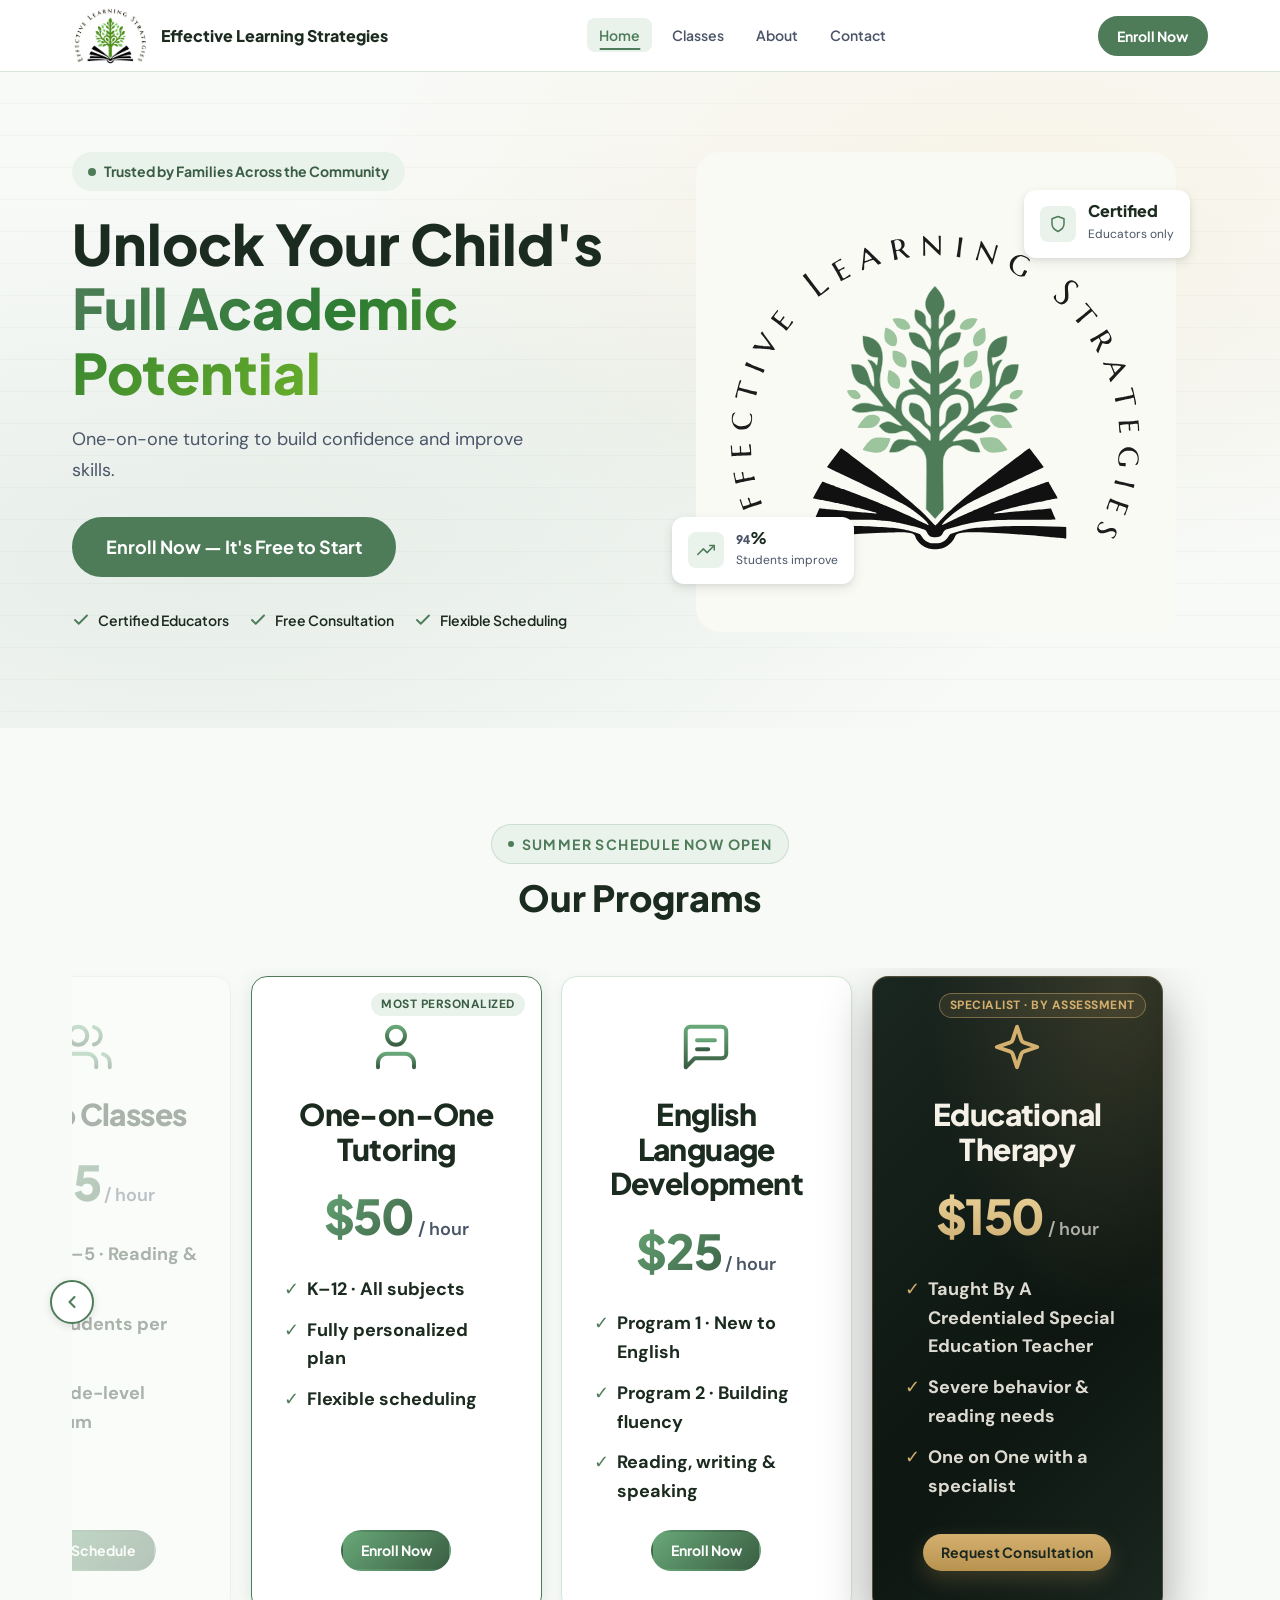
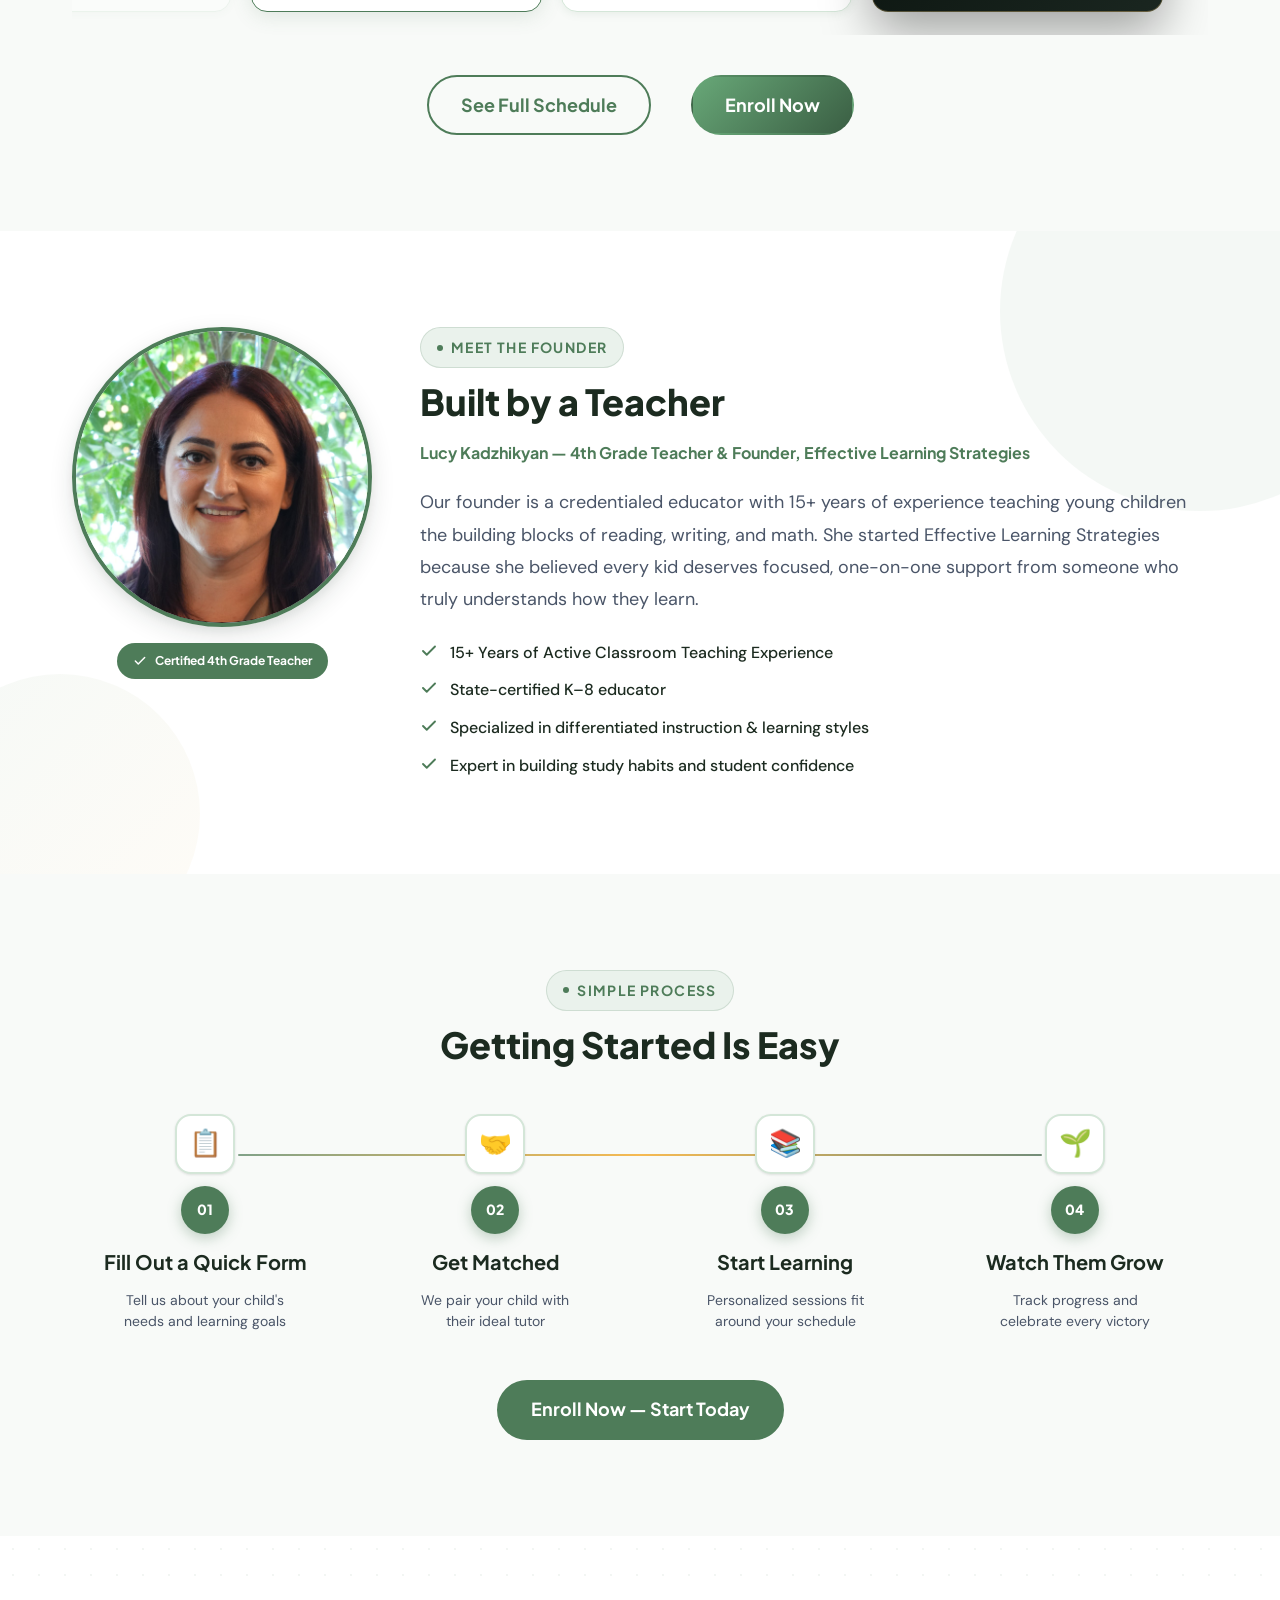
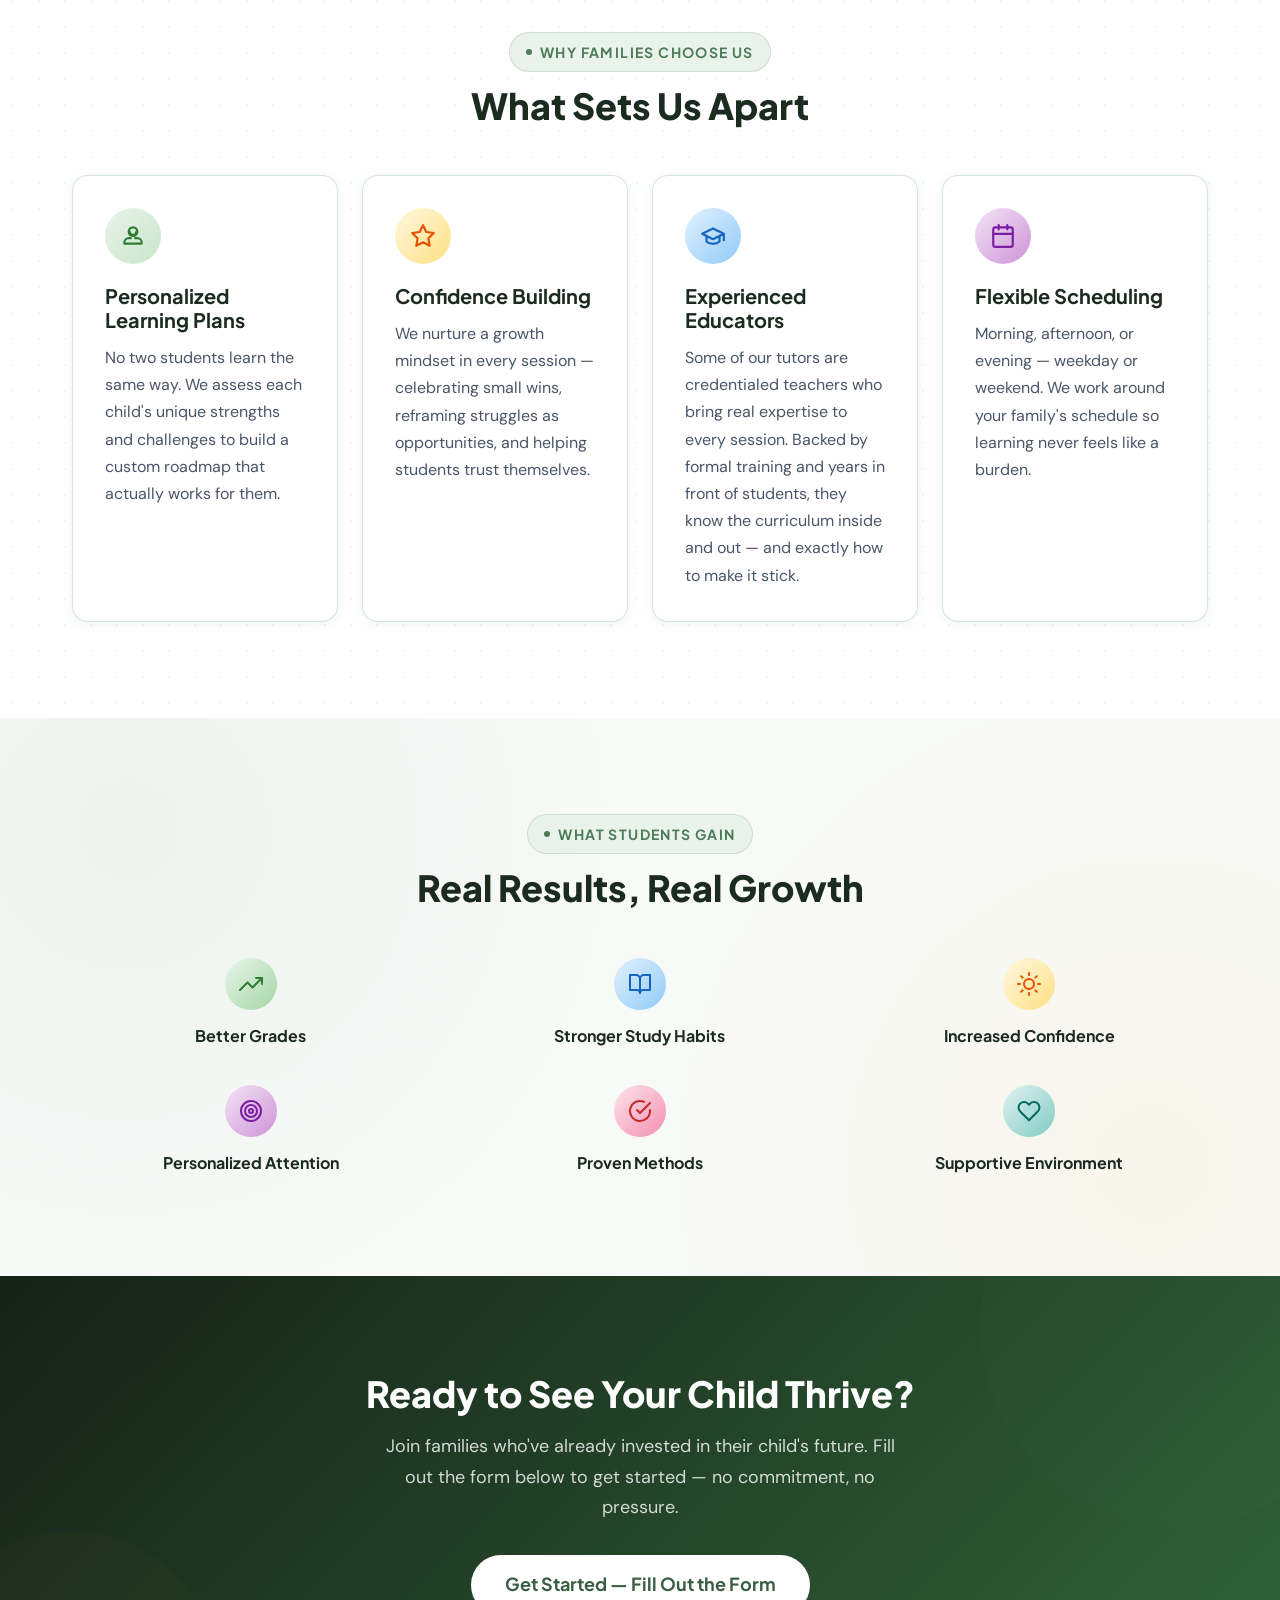
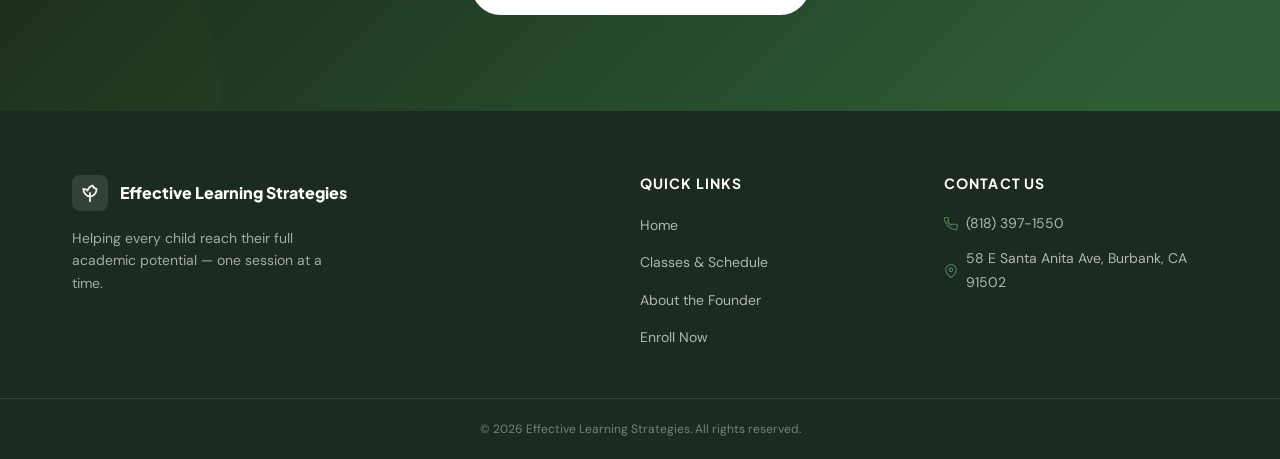
==== commit 4a456f95: "Remove Summer Camp program from site Delete the Summer Camp program card from the homepage programs " ====
--- a/index.html
+++ b/index.html
@@ -217,27 +217,6 @@
               <li>K–12 · All subjects</li>
               <li>Fully personalized plan</li>
               <li>Flexible scheduling</li>
-            </ul>
-            <a href="https://docs.google.com/forms/d/e/1FAIpQLSe9YTLYQv9m6Zboq8D-ZdlmEbswWEIfk5Gidms8FFI-th6nIA/viewform" class="btn btn--gradient btn--sm" target="_blank" rel="noopener">Enroll Now</a>
-          </article>
-
-          <article class="card program-card tilt-card">
-            <span class="program-card-badge">Registration Open</span>
-            <div class="program-icon" aria-hidden="true">
-              <svg viewBox="0 0 24 24" fill="none" stroke="url(#icon-gradient)" stroke-width="1.75" stroke-linecap="round" stroke-linejoin="round">
-                <circle cx="12" cy="12" r="4"/>
-                <path d="M12 2v2M12 20v2M4.93 4.93l1.41 1.41M17.66 17.66l1.41 1.41M2 12h2M20 12h2M4.93 19.07l1.41-1.41M17.66 6.34l1.41-1.41"/>
-              </svg>
-            </div>
-            <h3 class="program-card-title">Summer Camp</h3>
-            <div class="program-card-price">
-              <span class="program-card-amount">$100</span>
-              <span class="program-card-unit">/ day</span>
-            </div>
-            <ul class="program-card-features">
-              <li>9 AM – 3 PM · Snacks included</li>
-              <li>Math, Reading, Art &amp; Tech</li>
-              <li>Drop-in or full-week</li>
             </ul>
             <a href="https://docs.google.com/forms/d/e/1FAIpQLSe9YTLYQv9m6Zboq8D-ZdlmEbswWEIfk5Gidms8FFI-th6nIA/viewform" class="btn btn--gradient btn--sm" target="_blank" rel="noopener">Enroll Now</a>
           </article>
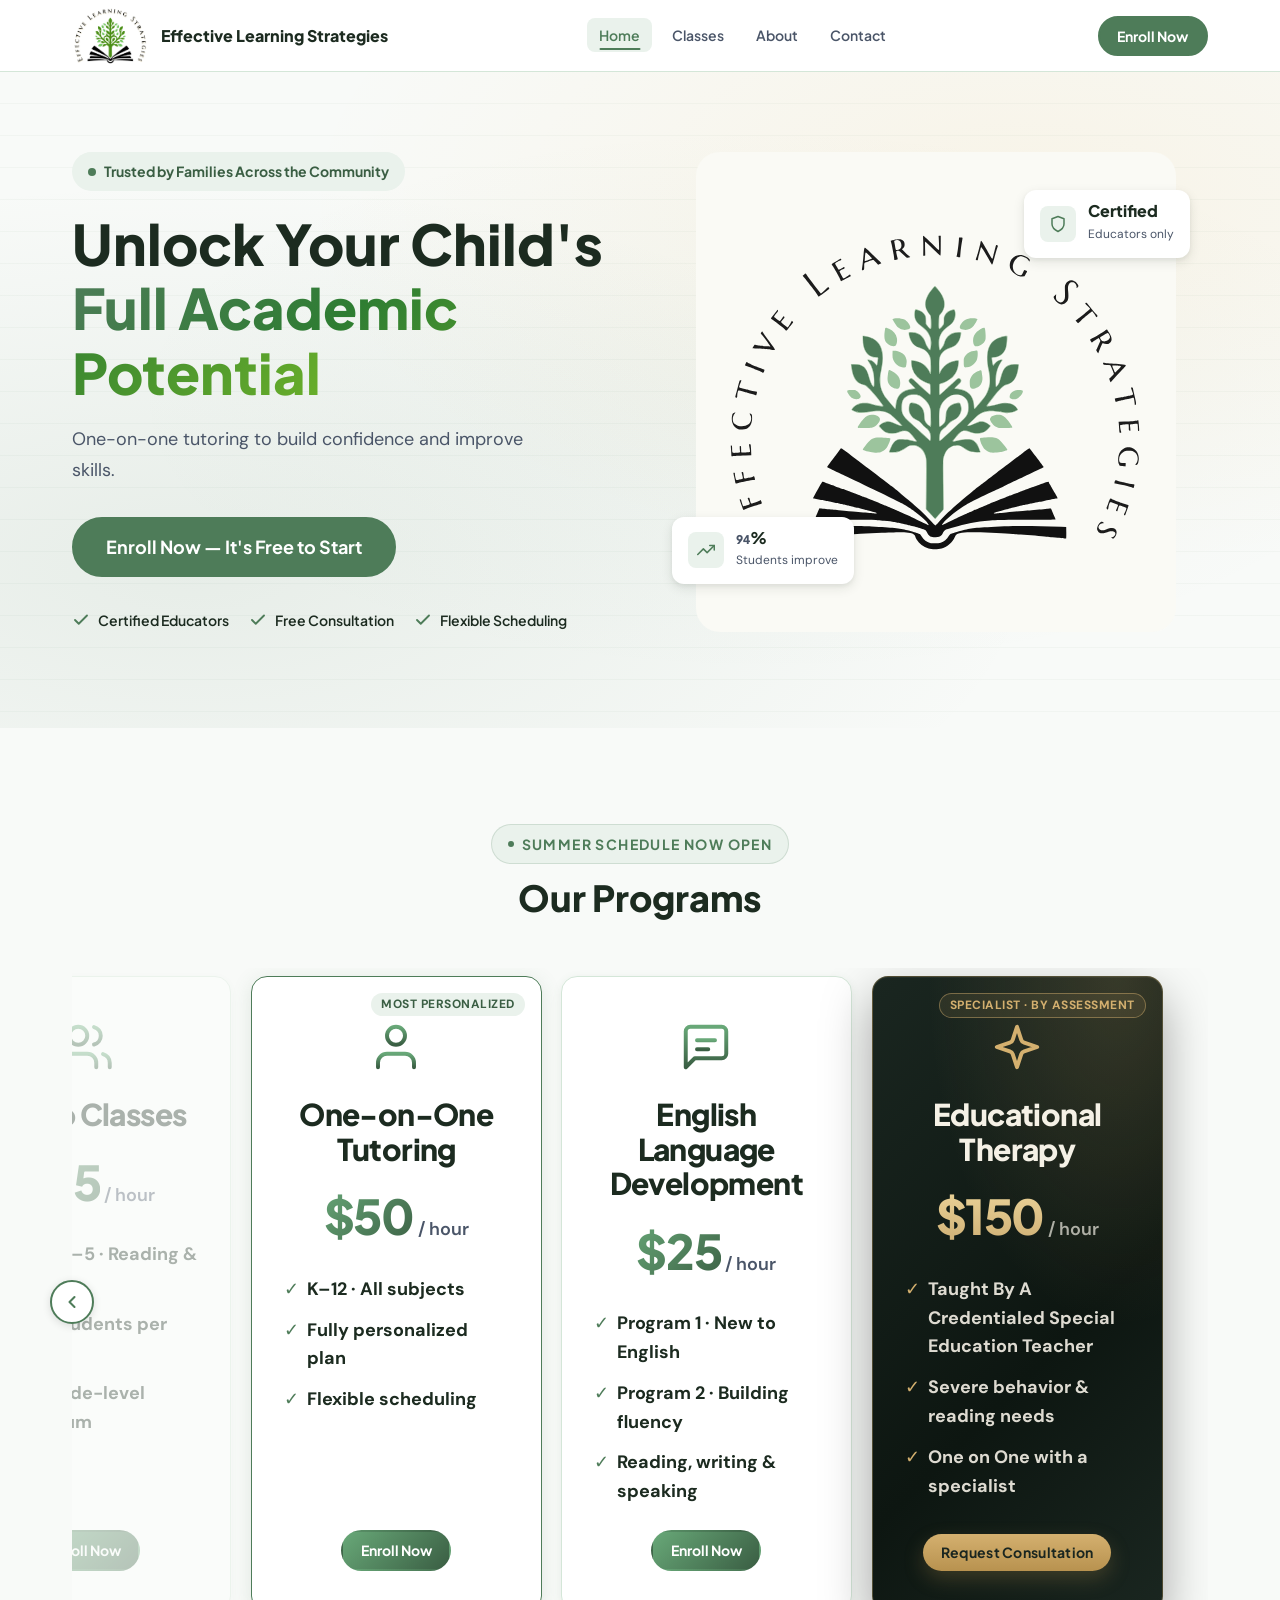
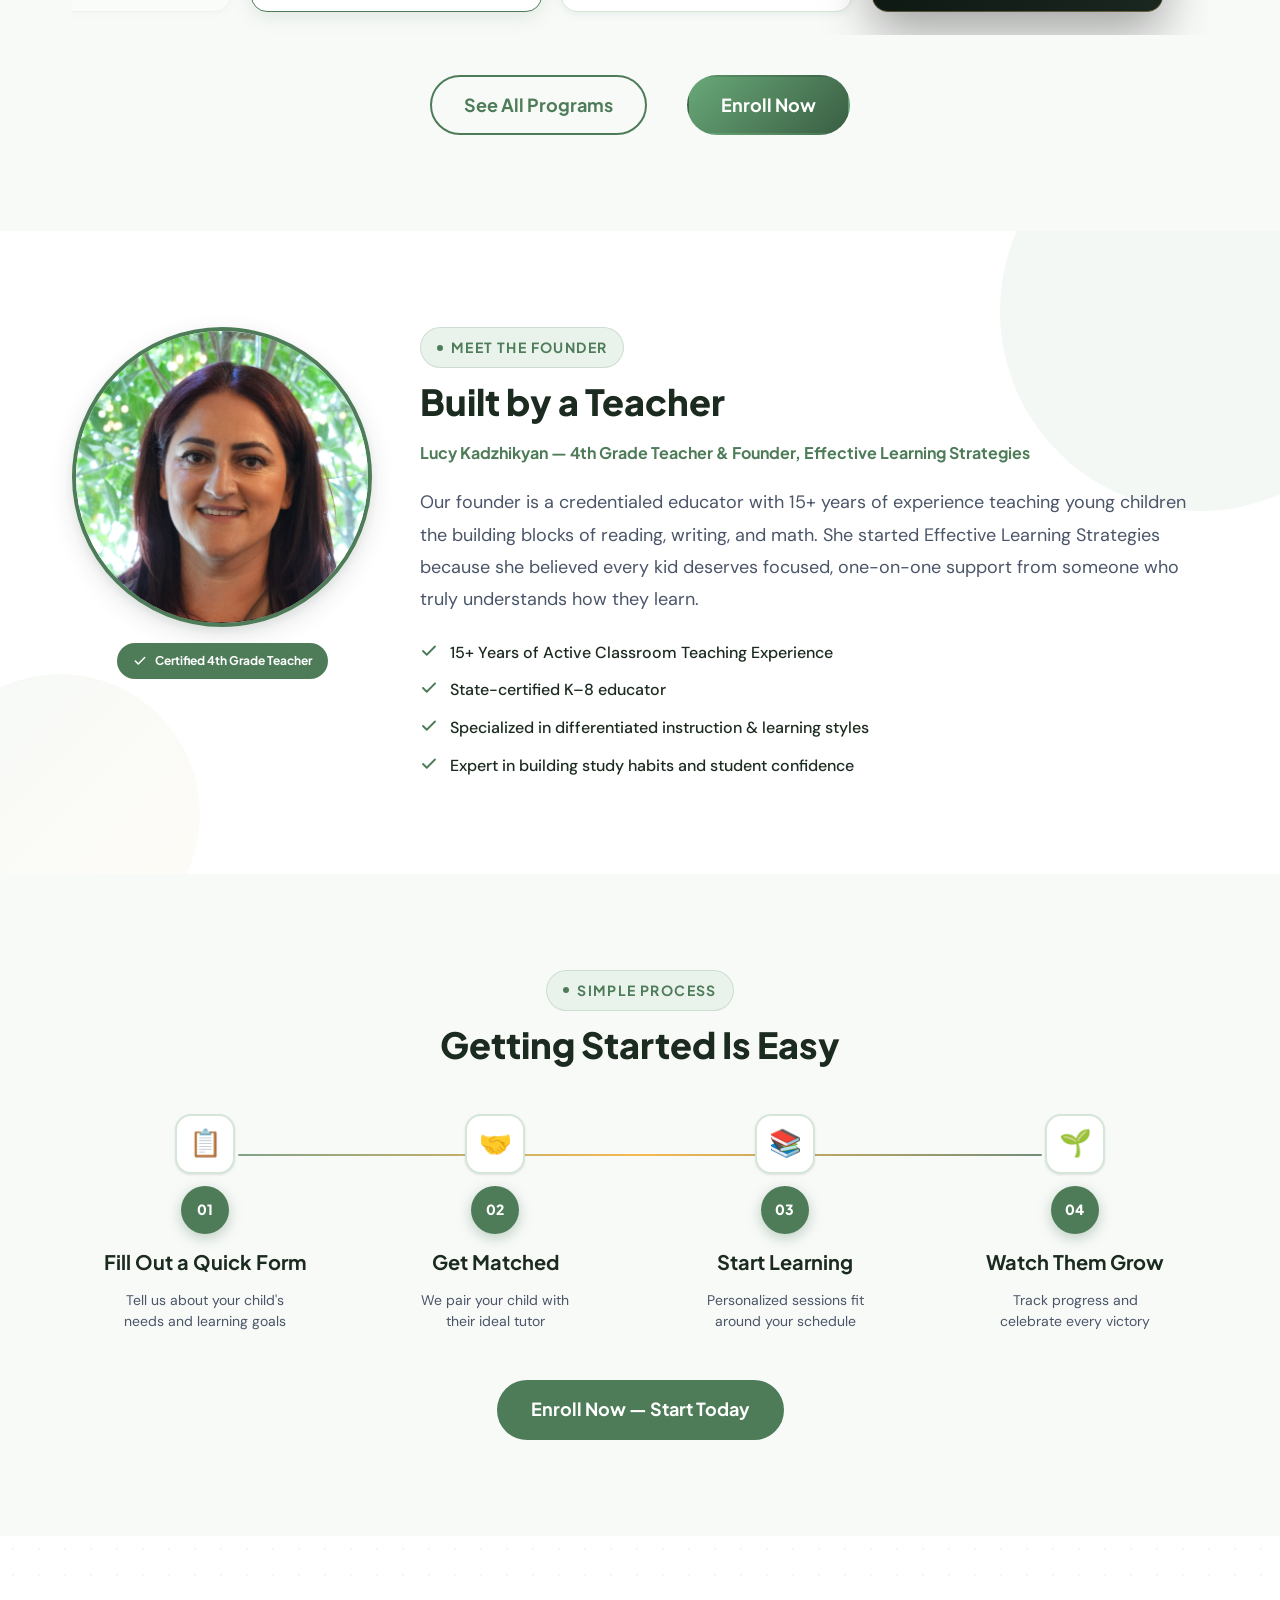
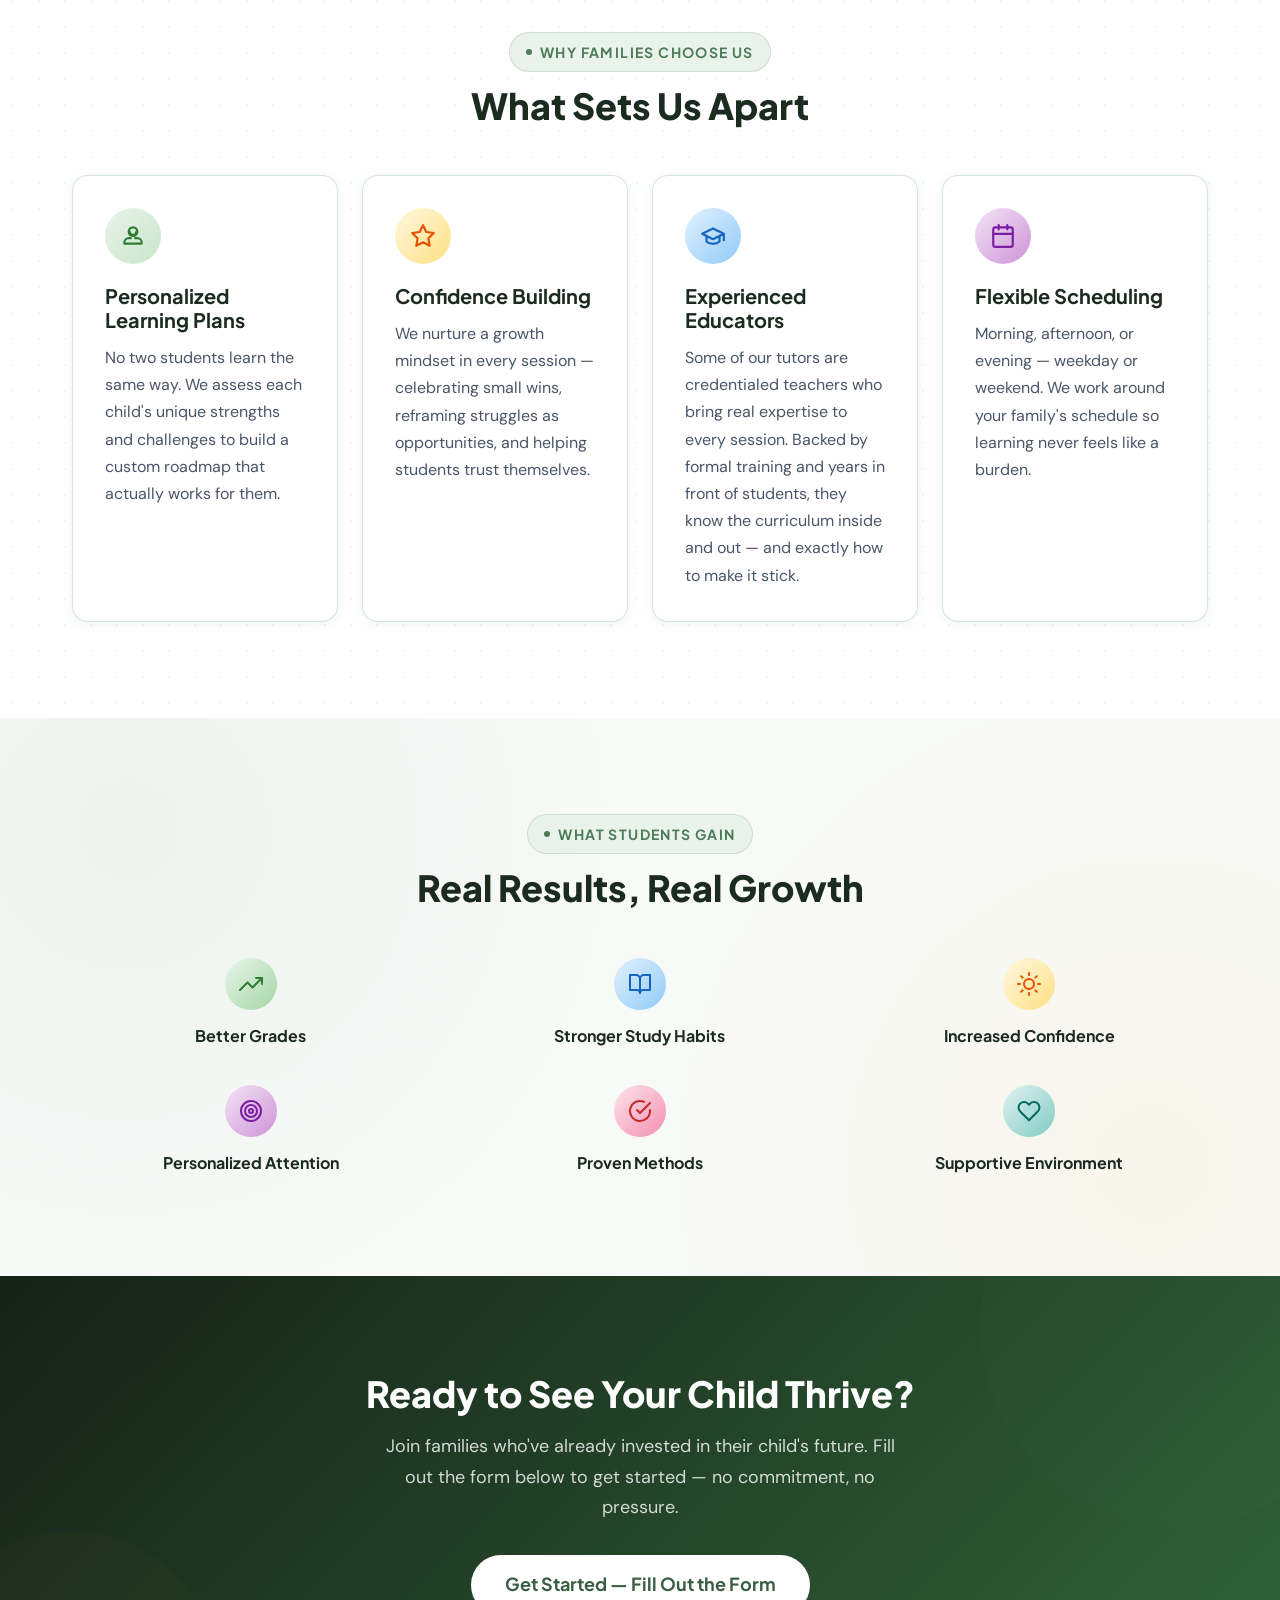
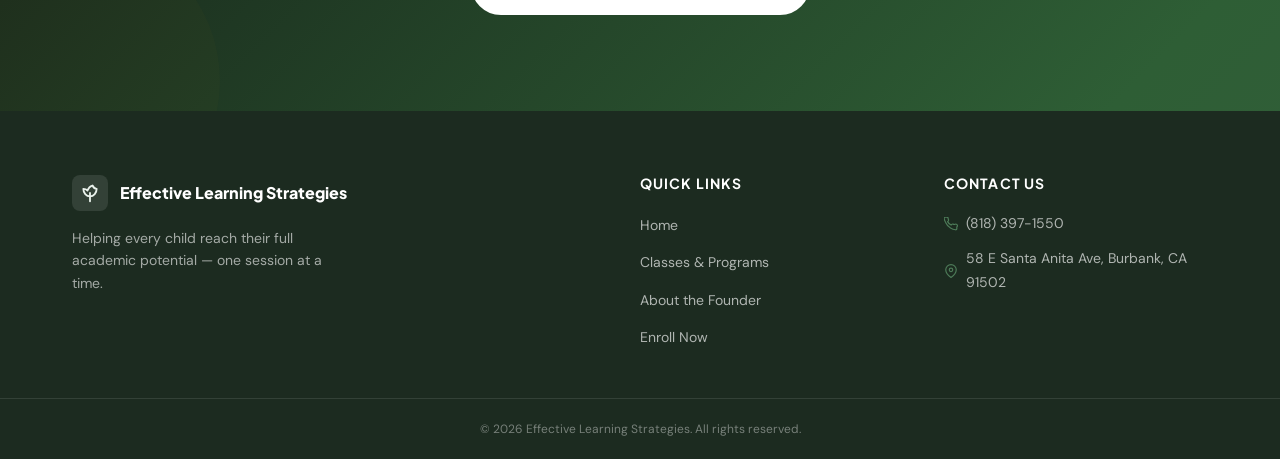
==== commit ffd33dbc: "Remove weekly schedule sections from classes page Delete the Summer Weekly Schedule, Your Child's We" ====
--- a/index.html
+++ b/index.html
@@ -197,7 +197,7 @@
               <li>Max 6 students per class</li>
               <li>Next grade-level curriculum</li>
             </ul>
-            <a href="classes.html#schedule" class="btn btn--gradient btn--sm">View Schedule</a>
+            <a href="https://docs.google.com/forms/d/e/1FAIpQLSe9YTLYQv9m6Zboq8D-ZdlmEbswWEIfk5Gidms8FFI-th6nIA/viewform" class="btn btn--gradient btn--sm" target="_blank" rel="noopener">Enroll Now</a>
           </article>
 
           <article class="card program-card program-card--featured tilt-card">
@@ -264,7 +264,7 @@
         </div>
 
         <div class="programs-cta">
-          <a href="classes.html" class="btn btn--outline btn--lg">See Full Schedule</a>
+          <a href="classes.html" class="btn btn--outline btn--lg">See All Programs</a>
           <a href="https://docs.google.com/forms/d/e/1FAIpQLSe9YTLYQv9m6Zboq8D-ZdlmEbswWEIfk5Gidms8FFI-th6nIA/viewform" class="btn btn--gradient btn--lg" target="_blank" rel="noopener">Enroll Now</a>
         </div>
 
@@ -589,7 +589,7 @@
         <h3 class="footer-nav-title">Quick Links</h3>
         <ul class="footer-nav-list">
           <li><a href="index.html" class="footer-nav-link">Home</a></li>
-          <li><a href="classes.html" class="footer-nav-link">Classes &amp; Schedule</a></li>
+          <li><a href="classes.html" class="footer-nav-link">Classes &amp; Programs</a></li>
           <li><a href="#about" class="footer-nav-link">About the Founder</a></li>
           <li><a href="https://docs.google.com/forms/d/e/1FAIpQLSe9YTLYQv9m6Zboq8D-ZdlmEbswWEIfk5Gidms8FFI-th6nIA/viewform" class="footer-nav-link" target="_blank" rel="noopener">Enroll Now</a></li>
         </ul>
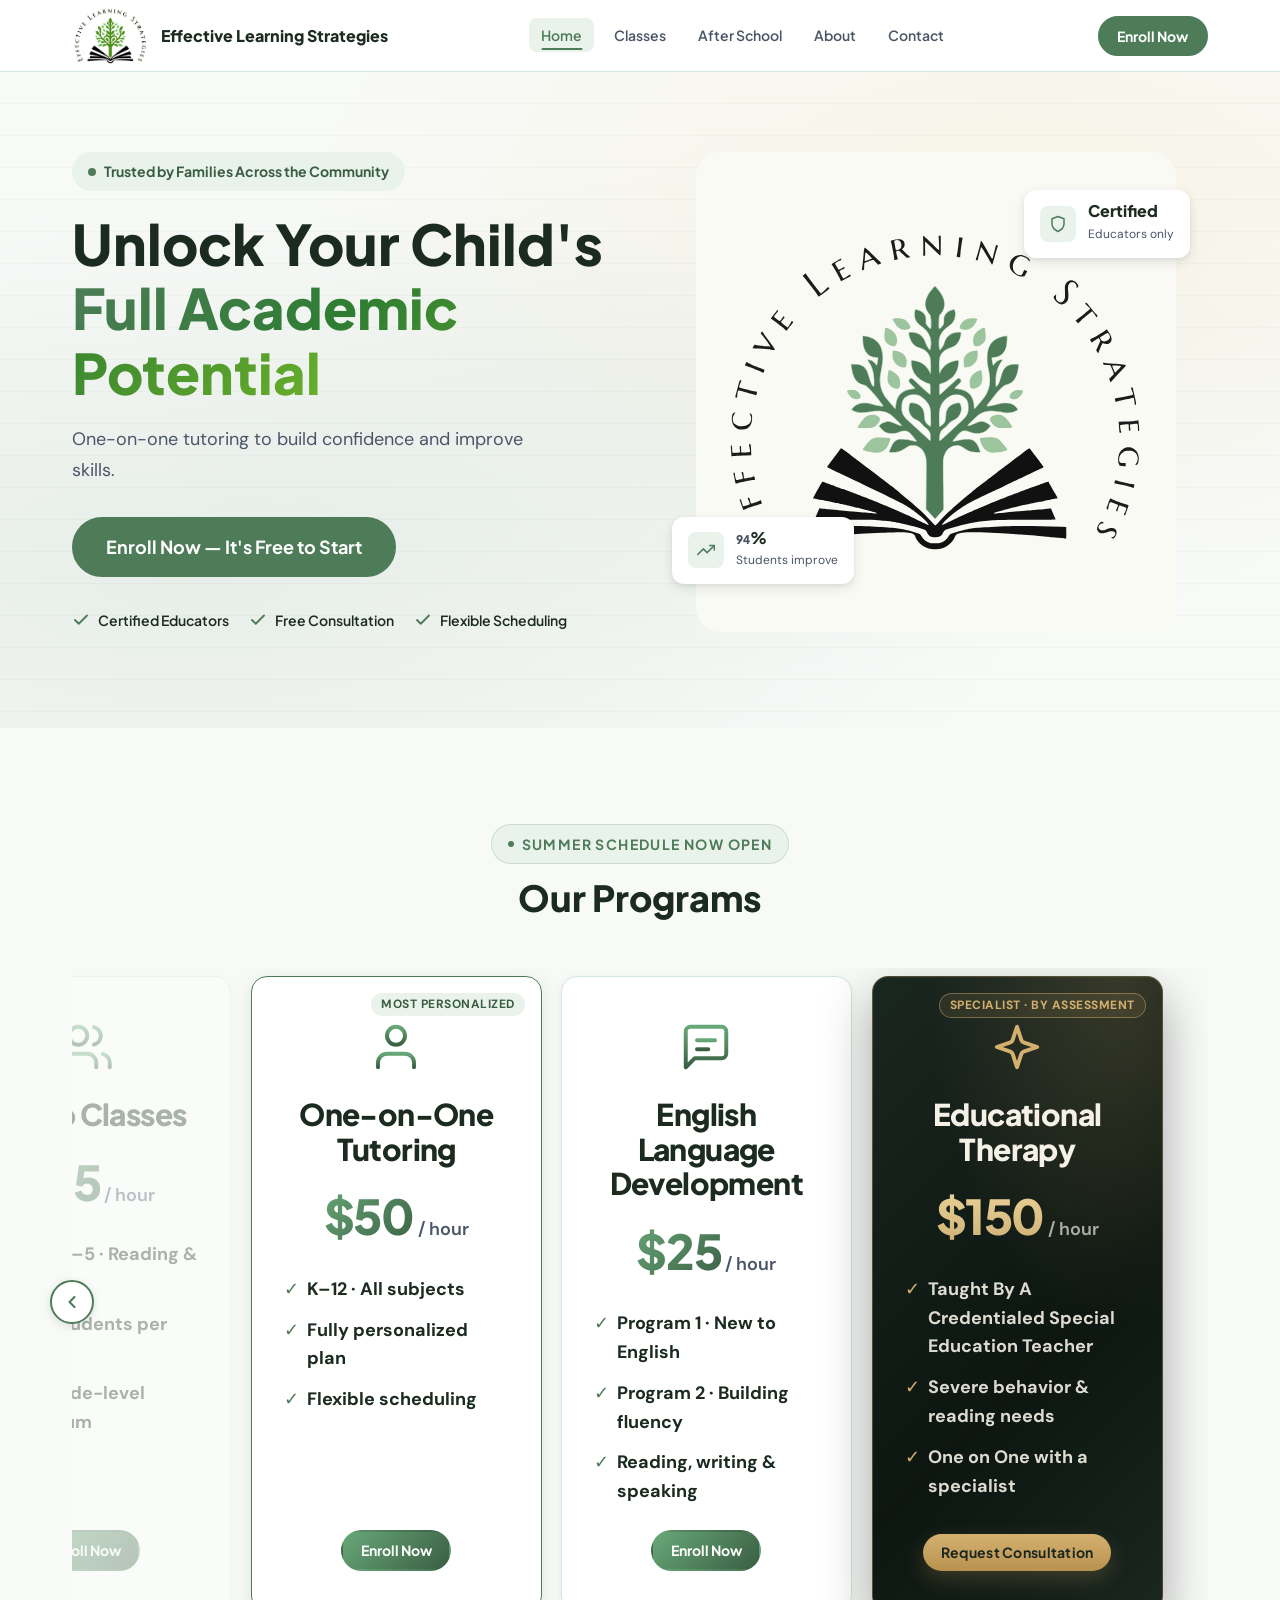
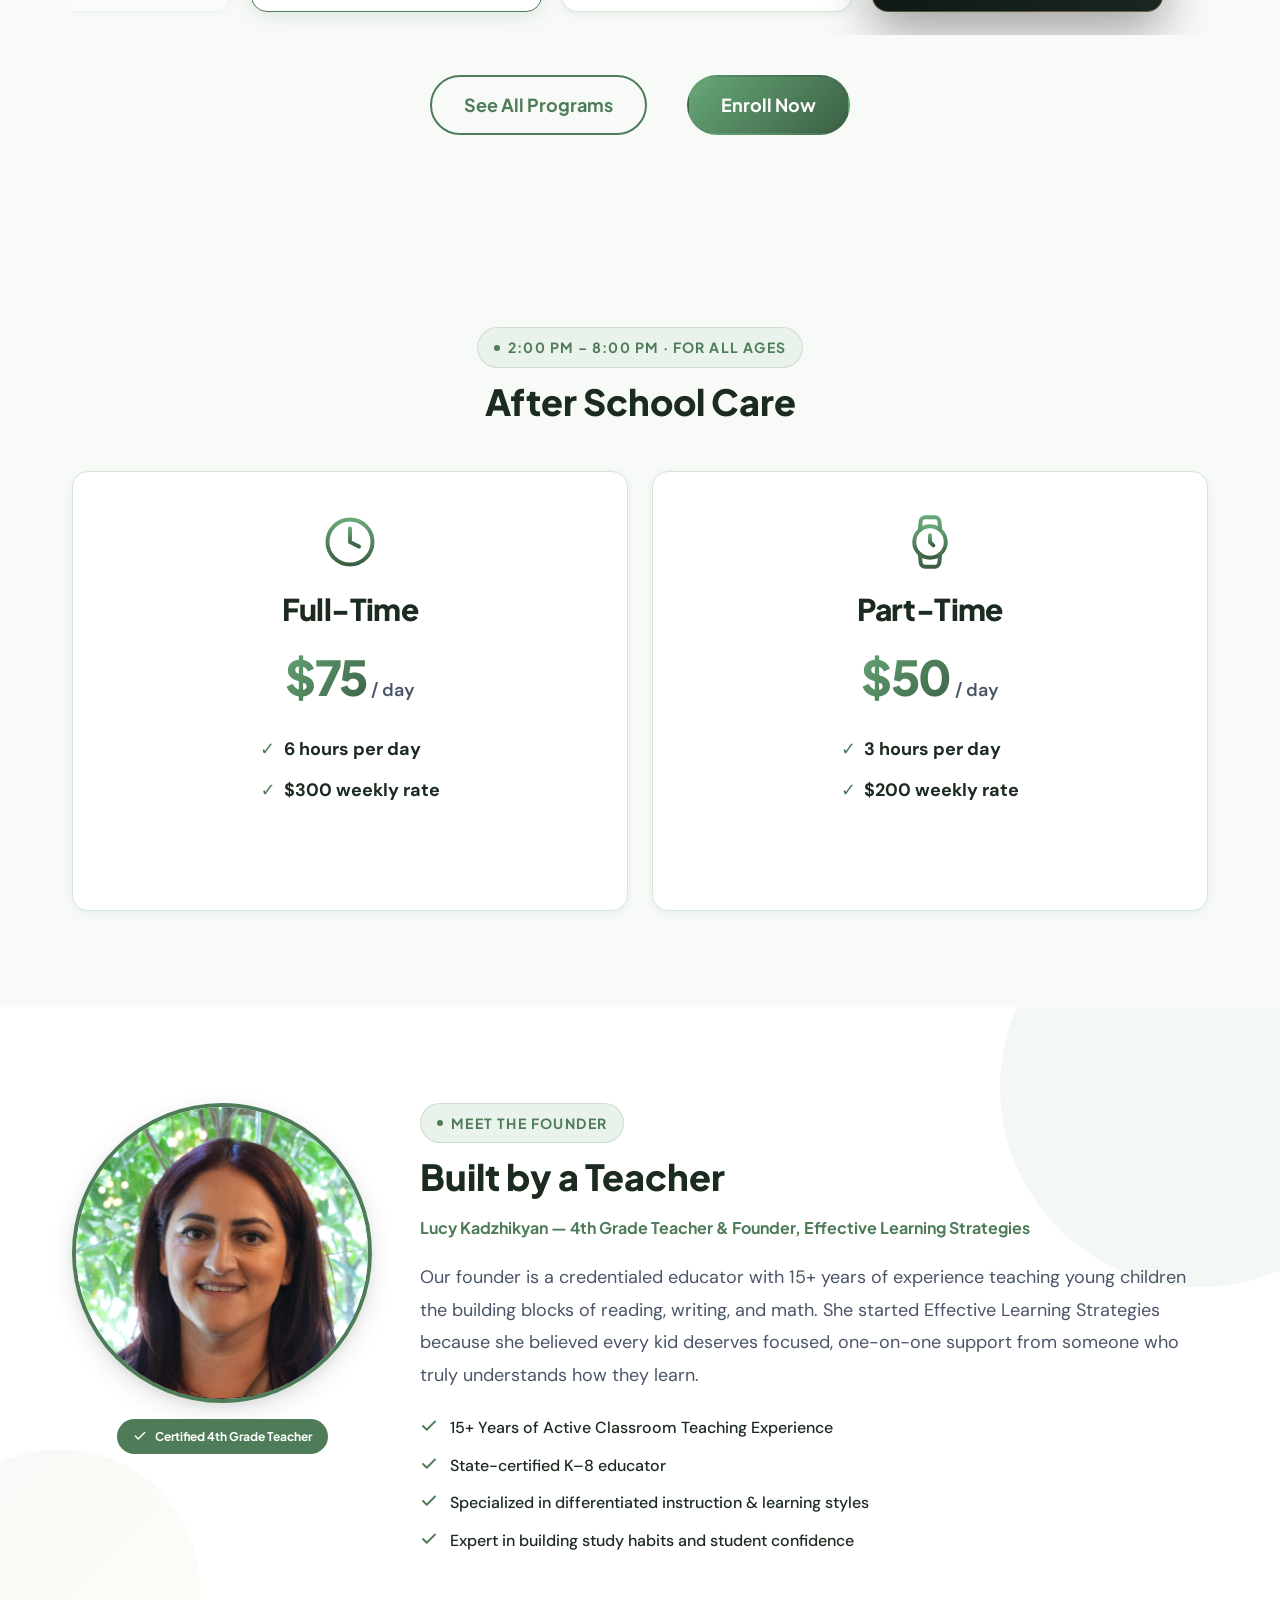
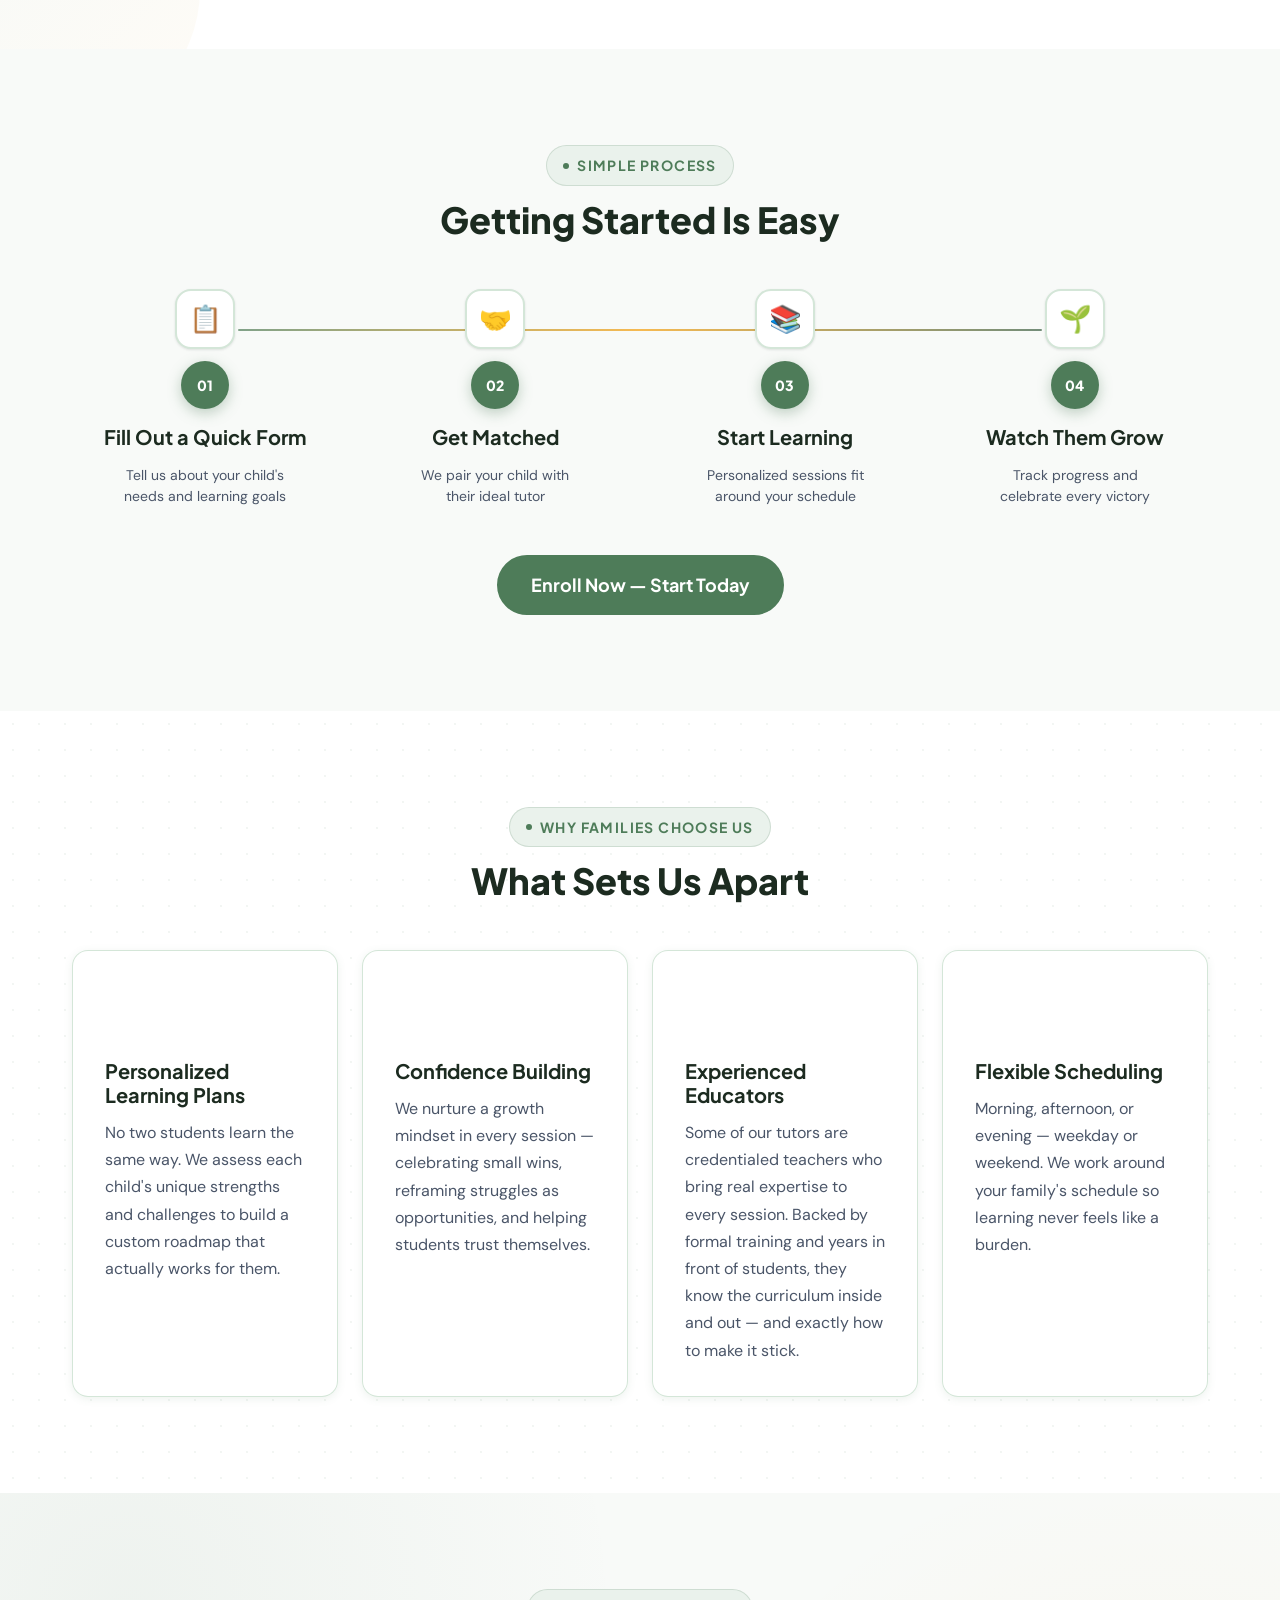
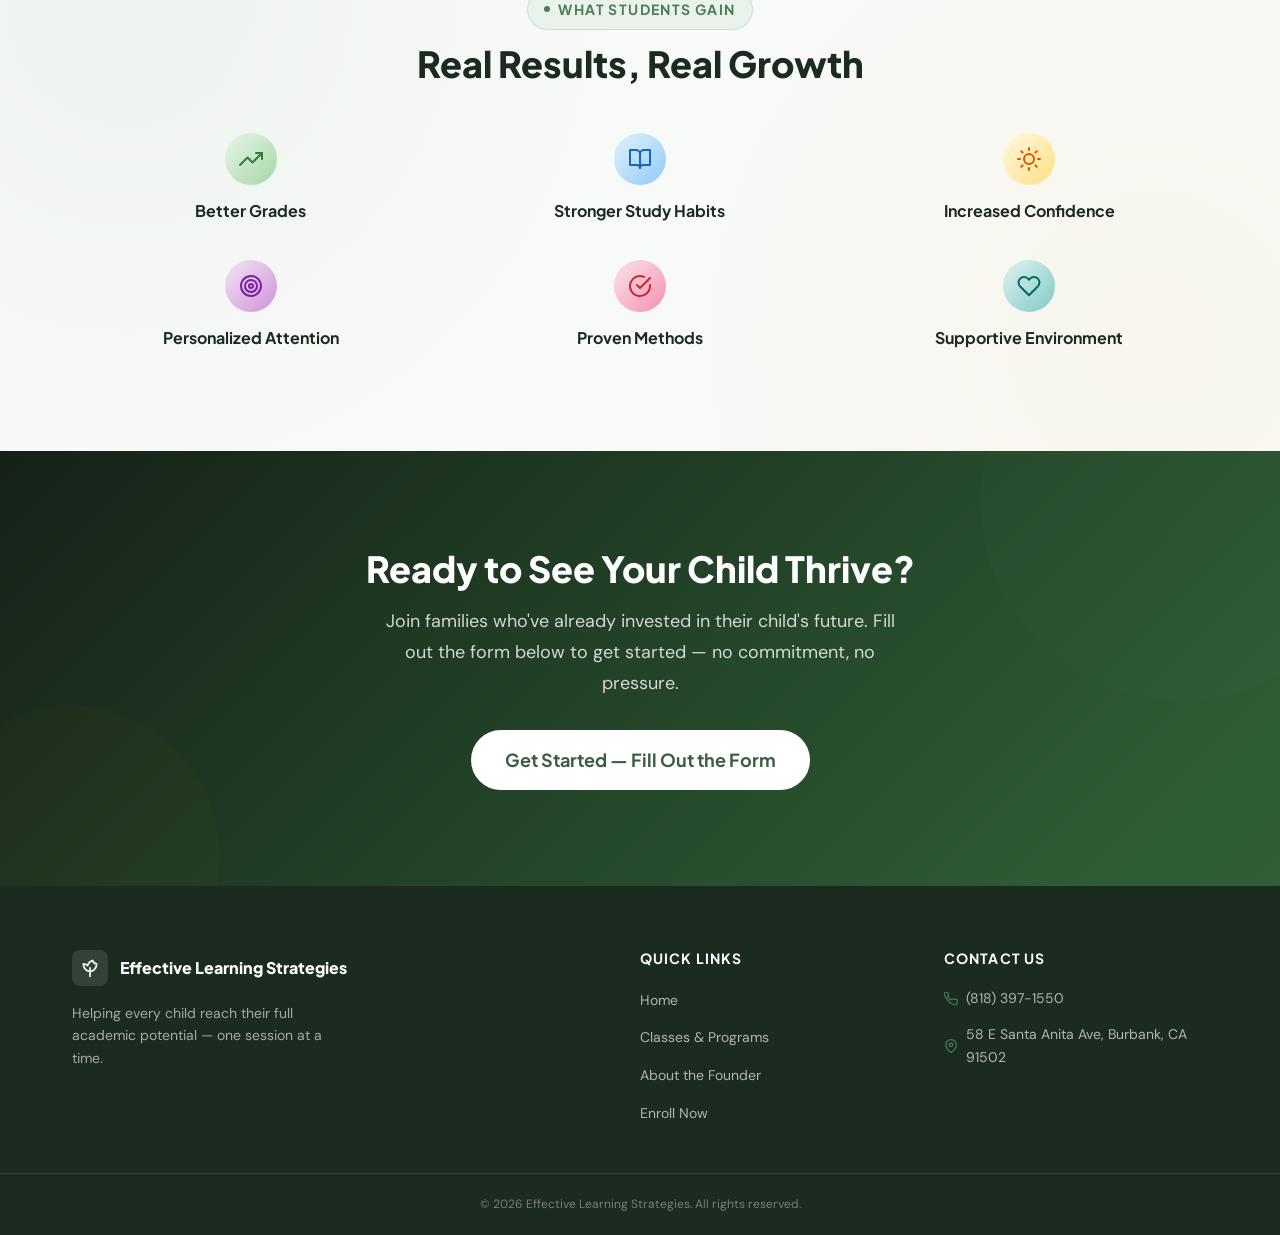
==== commit 2340777a: "Add After School Care section to the homepage Add an After School Care section directly after the pr" ====
--- a/index.html
+++ b/index.html
@@ -37,6 +37,7 @@
         <ul class="nav-list" id="nav-list">
           <li><a href="index.html" class="nav-link nav-link--active">Home</a></li>
           <li><a href="classes.html" class="nav-link">Classes</a></li>
+          <li><a href="#after-school" class="nav-link">After School</a></li>
           <li><a href="#about" class="nav-link">About</a></li>
           <li><a href="#contact" class="nav-link">Contact</a></li>
         </ul>
@@ -266,6 +267,61 @@
         <div class="programs-cta">
           <a href="classes.html" class="btn btn--outline btn--lg">See All Programs</a>
           <a href="https://docs.google.com/forms/d/e/1FAIpQLSe9YTLYQv9m6Zboq8D-ZdlmEbswWEIfk5Gidms8FFI-th6nIA/viewform" class="btn btn--gradient btn--lg" target="_blank" rel="noopener">Enroll Now</a>
+        </div>
+
+      </div>
+    </section>
+
+    <!-- ── AFTER SCHOOL CARE ─────────────────────────────── -->
+    <section class="programs section" id="after-school" aria-labelledby="after-school-title">
+      <div class="container">
+
+        <div class="section-header text-center">
+          <span class="section-eyebrow">2:00 PM – 8:00 PM · For all ages</span>
+          <h2 class="section-title" id="after-school-title">After School Care</h2>
+        </div>
+
+        <div class="why-grid why-grid--two">
+
+          <article class="card program-card tilt-card">
+            <div class="program-icon" aria-hidden="true">
+              <svg viewBox="0 0 24 24" fill="none" stroke="url(#icon-gradient)" stroke-width="1.75" stroke-linecap="round" stroke-linejoin="round">
+                <circle cx="12" cy="12" r="10"/>
+                <polyline points="12 6 12 12 16 14"/>
+              </svg>
+            </div>
+            <h3 class="program-card-title">Full-Time</h3>
+            <div class="program-card-price">
+              <span class="program-card-amount">$75</span>
+              <span class="program-card-unit">/ day</span>
+            </div>
+            <ul class="program-card-features">
+              <li>6 hours per day</li>
+              <li>$300 weekly rate</li>
+            </ul>
+            <a href="https://docs.google.com/forms/d/e/1FAIpQLSe9YTLYQv9m6Zboq8D-ZdlmEbswWEIfk5Gidms8FFI-th6nIA/viewform" class="btn btn--gradient btn--sm" target="_blank" rel="noopener">Enroll Now</a>
+          </article>
+
+          <article class="card program-card tilt-card">
+            <div class="program-icon" aria-hidden="true">
+              <svg viewBox="0 0 24 24" fill="none" stroke="url(#icon-gradient)" stroke-width="1.75" stroke-linecap="round" stroke-linejoin="round">
+                <circle cx="12" cy="12" r="7"/>
+                <polyline points="12 9 12 12 13.5 13.5"/>
+                <path d="M16.51 17.35l-.35 3.83a2 2 0 0 1-2 1.82H9.83a2 2 0 0 1-2-1.82l-.35-3.83m.01-10.7l.35-3.83A2 2 0 0 1 9.83 1h4.35a2 2 0 0 1 2 1.82l.35 3.83"/>
+              </svg>
+            </div>
+            <h3 class="program-card-title">Part-Time</h3>
+            <div class="program-card-price">
+              <span class="program-card-amount">$50</span>
+              <span class="program-card-unit">/ day</span>
+            </div>
+            <ul class="program-card-features">
+              <li>3 hours per day</li>
+              <li>$200 weekly rate</li>
+            </ul>
+            <a href="https://docs.google.com/forms/d/e/1FAIpQLSe9YTLYQv9m6Zboq8D-ZdlmEbswWEIfk5Gidms8FFI-th6nIA/viewform" class="btn btn--gradient btn--sm" target="_blank" rel="noopener">Enroll Now</a>
+          </article>
+
         </div>
 
       </div>
--- a/css/styles.css
+++ b/css/styles.css
@@ -1487,6 +1487,10 @@
   /* Same as why-grid but never goes to 4 cols */
 }
 
+.why-grid--two {
+  /* Same as why-grid but never goes past 2 cols */
+}
+
 /* ─── 13b. PROGRAMS / CLASSES ─────────────────────────────
    Homepage Programs section + Classes page editorial list.
 ─────────────────────────────────────────────────────────── */
@@ -2057,6 +2061,7 @@
   .why-grid { grid-template-columns: repeat(4, 1fr); }
   /* Tutors philosophy grid: max 3 cols */
   .why-grid--three { grid-template-columns: repeat(3, 1fr); }
+  .why-grid--two { grid-template-columns: repeat(2, 1fr); }
 
   /* Founder photo larger */
   .founder-inner { grid-template-columns: 300px 1fr; }
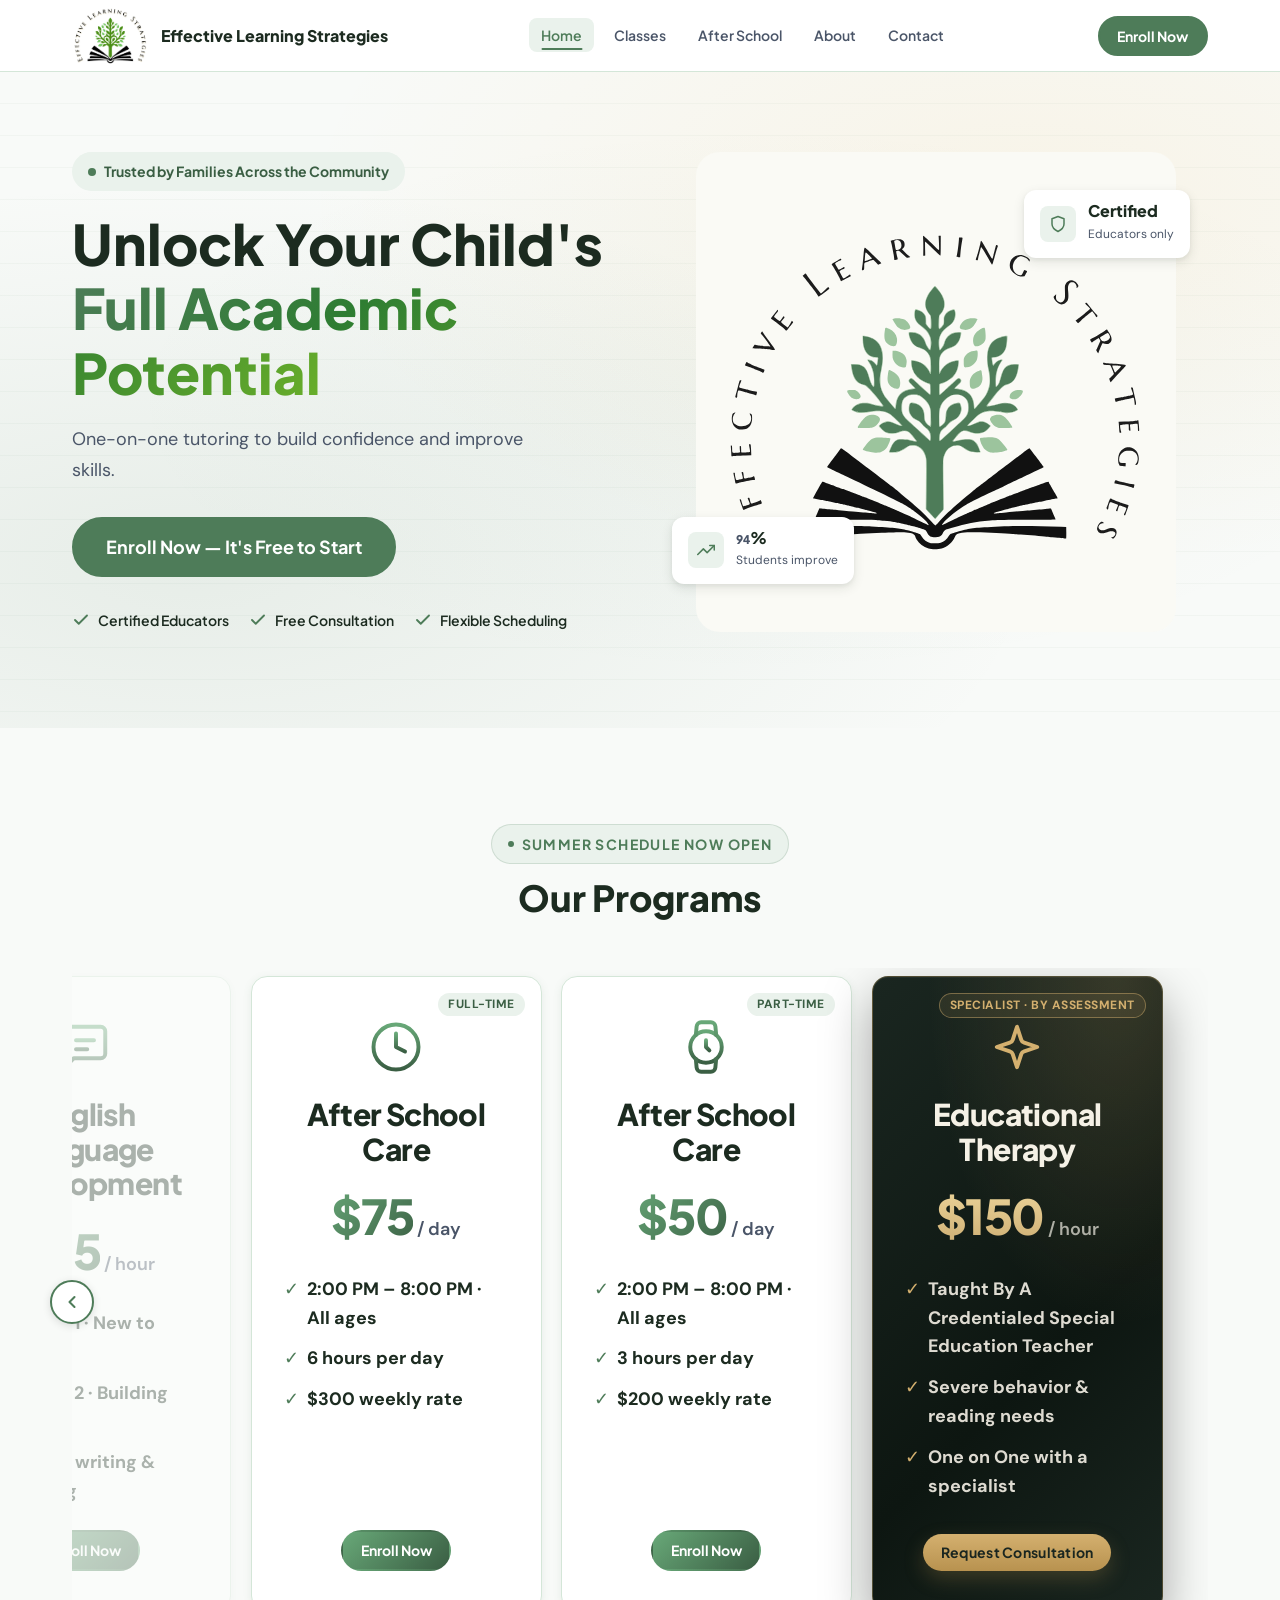
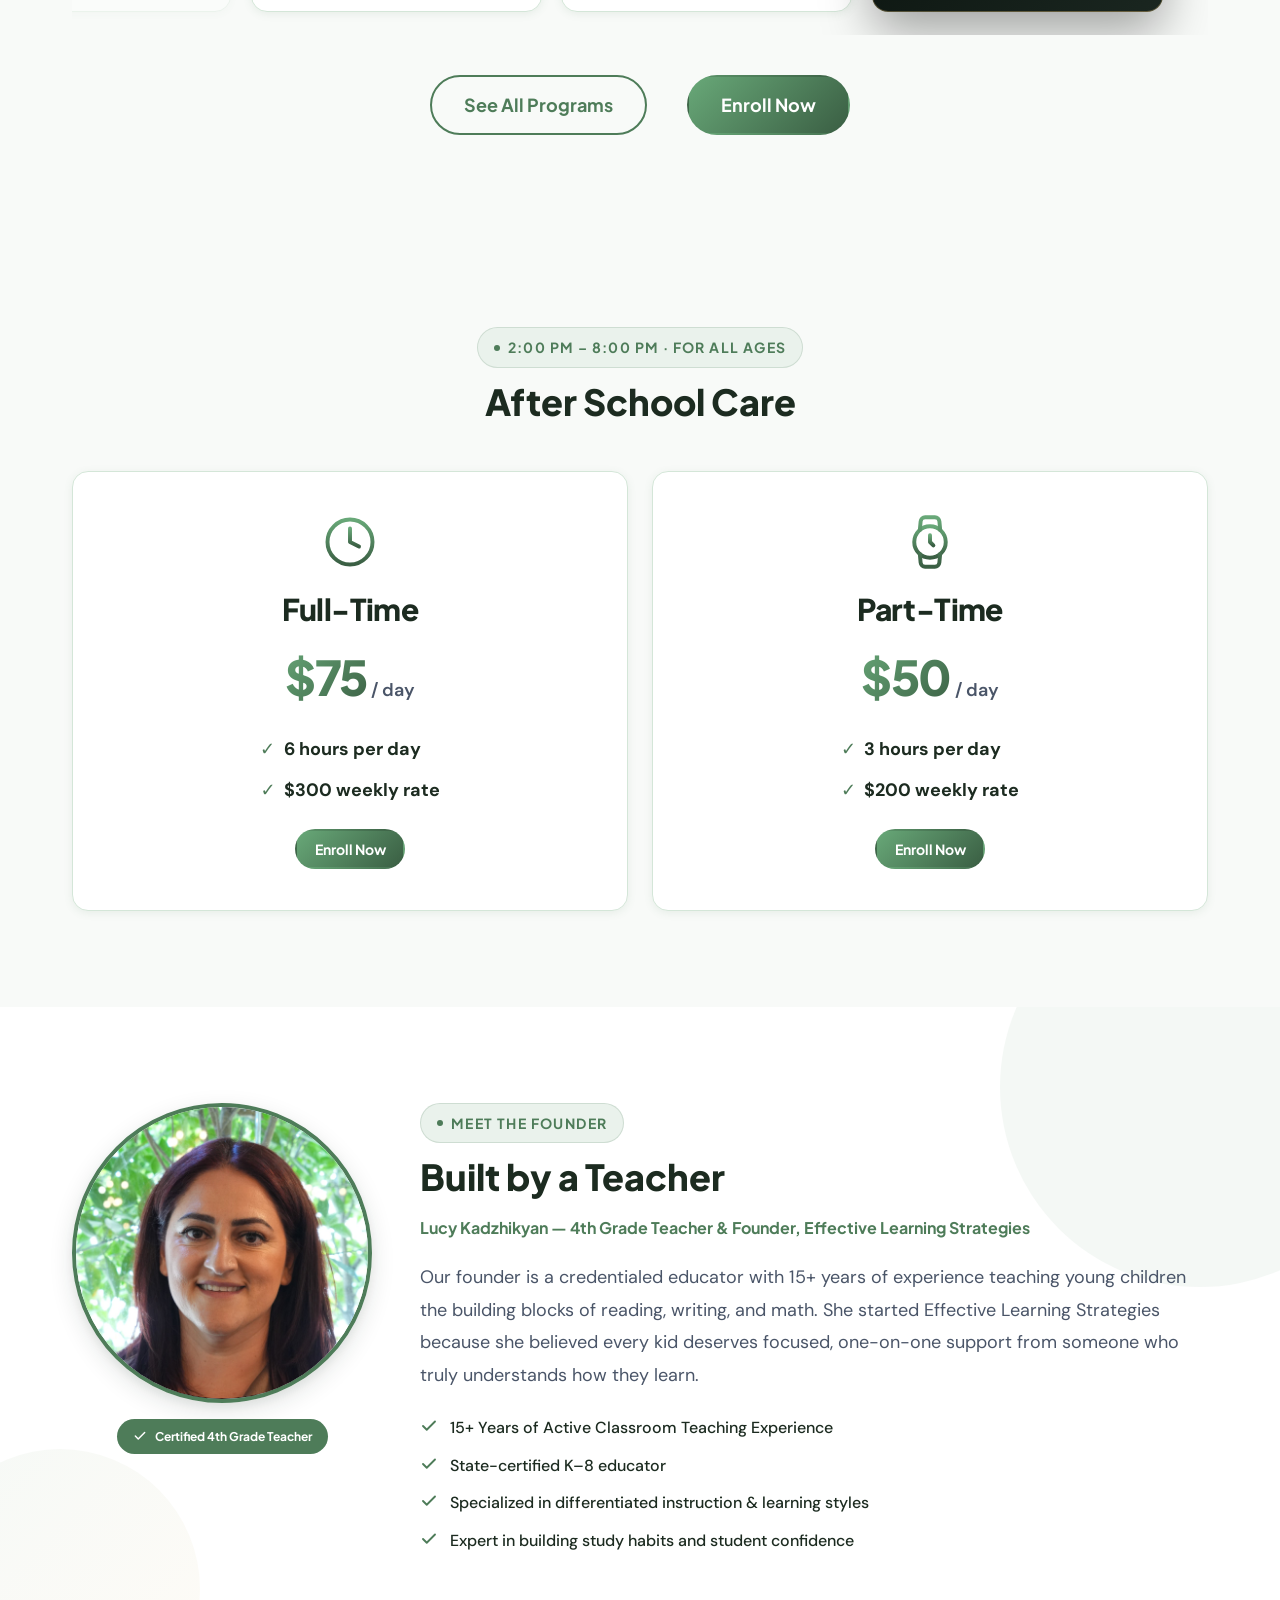
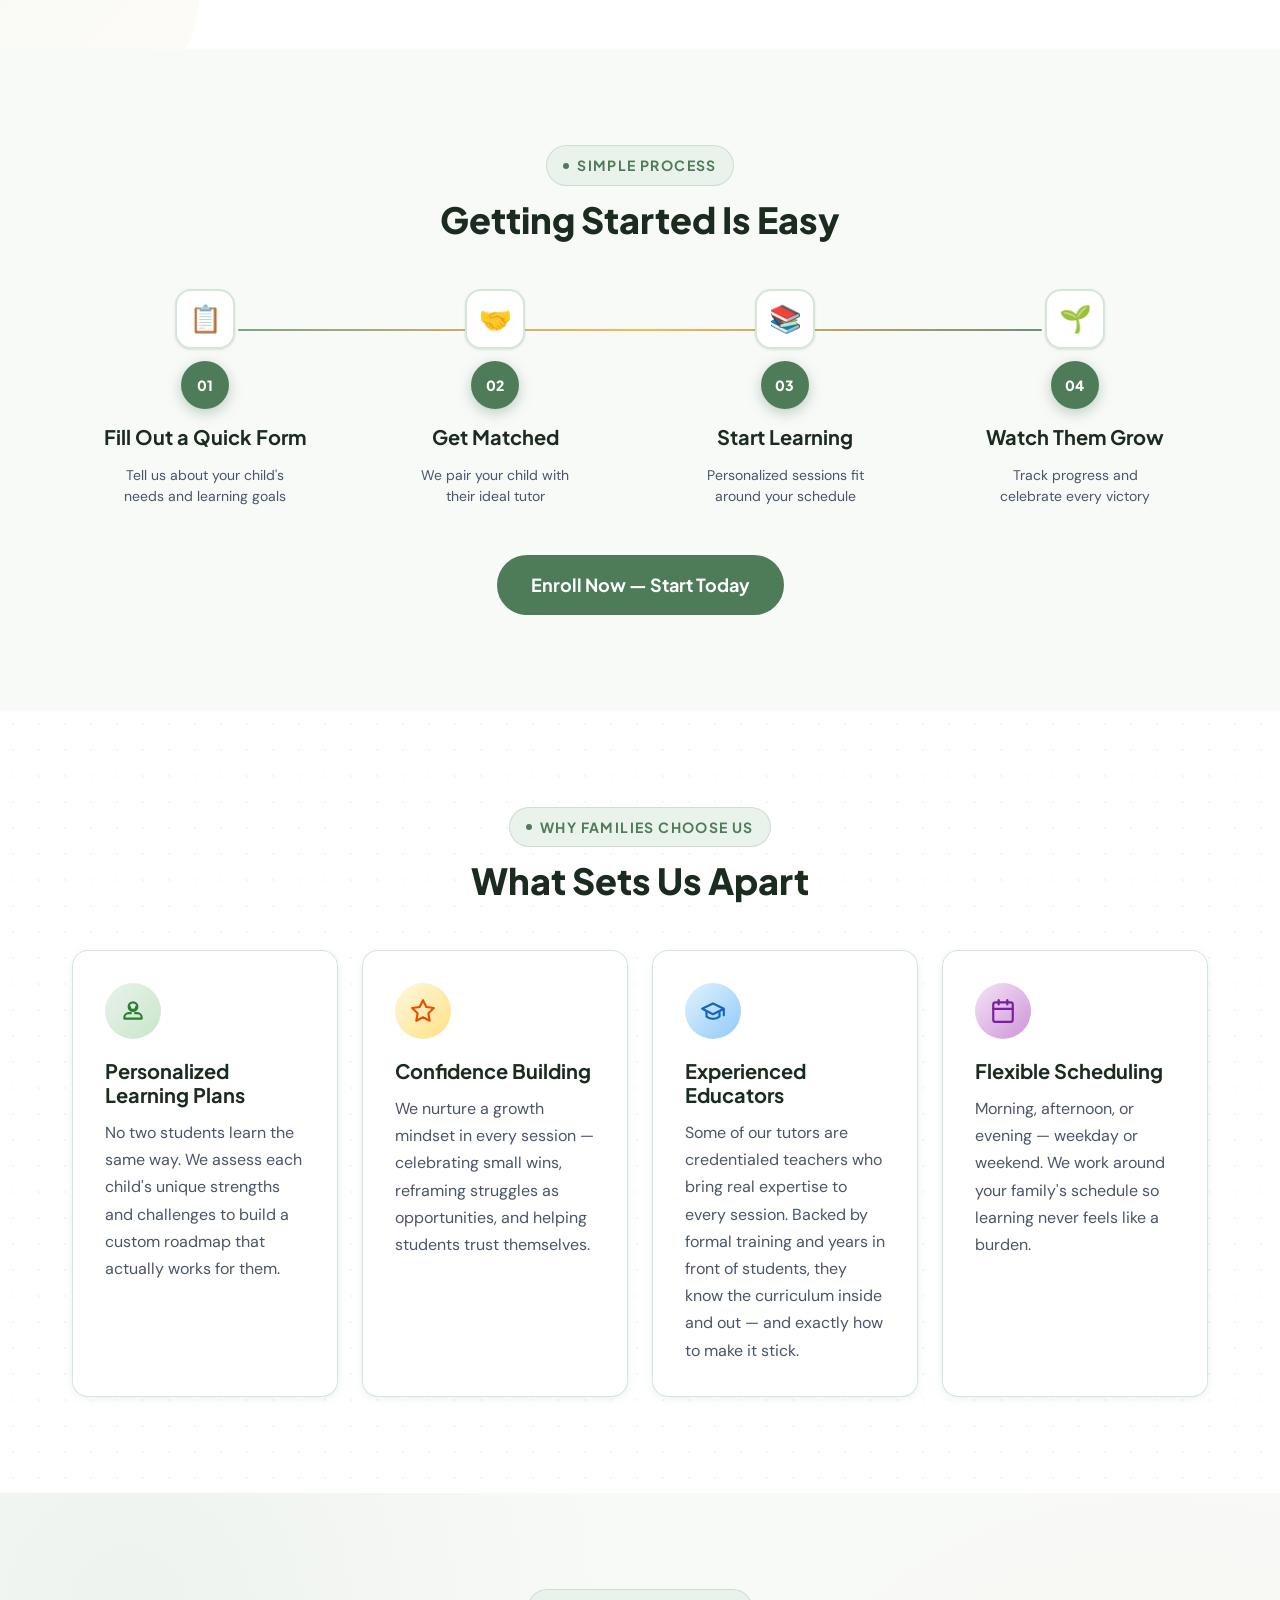
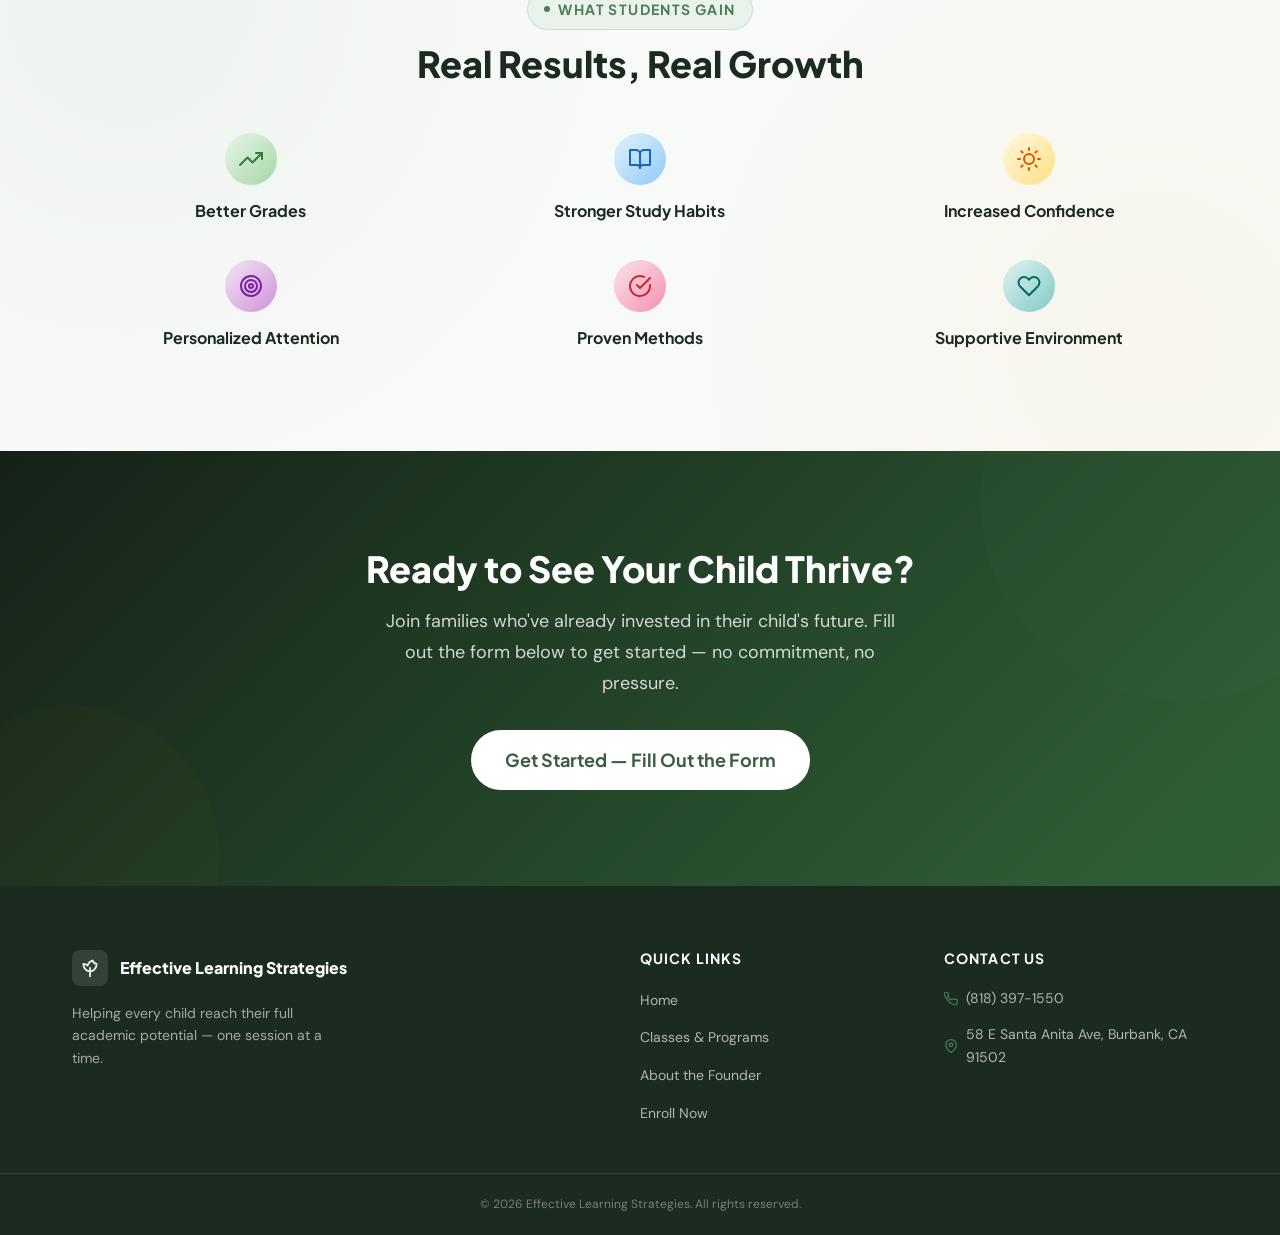
==== commit f7b686b2: "Add After School Care cards to the Our Programs carousel Add Full-Time and Part-Time After School Ca" ====
--- a/index.html
+++ b/index.html
@@ -238,6 +238,49 @@
               <li>Program 1 · New to English</li>
               <li>Program 2 · Building fluency</li>
               <li>Reading, writing &amp; speaking</li>
+            </ul>
+            <a href="https://docs.google.com/forms/d/e/1FAIpQLSe9YTLYQv9m6Zboq8D-ZdlmEbswWEIfk5Gidms8FFI-th6nIA/viewform" class="btn btn--gradient btn--sm" target="_blank" rel="noopener">Enroll Now</a>
+          </article>
+
+          <article class="card program-card tilt-card">
+            <span class="program-card-badge">Full-Time</span>
+            <div class="program-icon" aria-hidden="true">
+              <svg viewBox="0 0 24 24" fill="none" stroke="url(#icon-gradient)" stroke-width="1.75" stroke-linecap="round" stroke-linejoin="round">
+                <circle cx="12" cy="12" r="10"/>
+                <polyline points="12 6 12 12 16 14"/>
+              </svg>
+            </div>
+            <h3 class="program-card-title">After School Care</h3>
+            <div class="program-card-price">
+              <span class="program-card-amount">$75</span>
+              <span class="program-card-unit">/ day</span>
+            </div>
+            <ul class="program-card-features">
+              <li>2:00 PM – 8:00 PM · All ages</li>
+              <li>6 hours per day</li>
+              <li>$300 weekly rate</li>
+            </ul>
+            <a href="https://docs.google.com/forms/d/e/1FAIpQLSe9YTLYQv9m6Zboq8D-ZdlmEbswWEIfk5Gidms8FFI-th6nIA/viewform" class="btn btn--gradient btn--sm" target="_blank" rel="noopener">Enroll Now</a>
+          </article>
+
+          <article class="card program-card tilt-card">
+            <span class="program-card-badge">Part-Time</span>
+            <div class="program-icon" aria-hidden="true">
+              <svg viewBox="0 0 24 24" fill="none" stroke="url(#icon-gradient)" stroke-width="1.75" stroke-linecap="round" stroke-linejoin="round">
+                <circle cx="12" cy="12" r="7"/>
+                <polyline points="12 9 12 12 13.5 13.5"/>
+                <path d="M16.51 17.35l-.35 3.83a2 2 0 0 1-2 1.82H9.83a2 2 0 0 1-2-1.82l-.35-3.83m.01-10.7l.35-3.83A2 2 0 0 1 9.83 1h4.35a2 2 0 0 1 2 1.82l.35 3.83"/>
+              </svg>
+            </div>
+            <h3 class="program-card-title">After School Care</h3>
+            <div class="program-card-price">
+              <span class="program-card-amount">$50</span>
+              <span class="program-card-unit">/ day</span>
+            </div>
+            <ul class="program-card-features">
+              <li>2:00 PM – 8:00 PM · All ages</li>
+              <li>3 hours per day</li>
+              <li>$200 weekly rate</li>
             </ul>
             <a href="https://docs.google.com/forms/d/e/1FAIpQLSe9YTLYQv9m6Zboq8D-ZdlmEbswWEIfk5Gidms8FFI-th6nIA/viewform" class="btn btn--gradient btn--sm" target="_blank" rel="noopener">Enroll Now</a>
           </article>
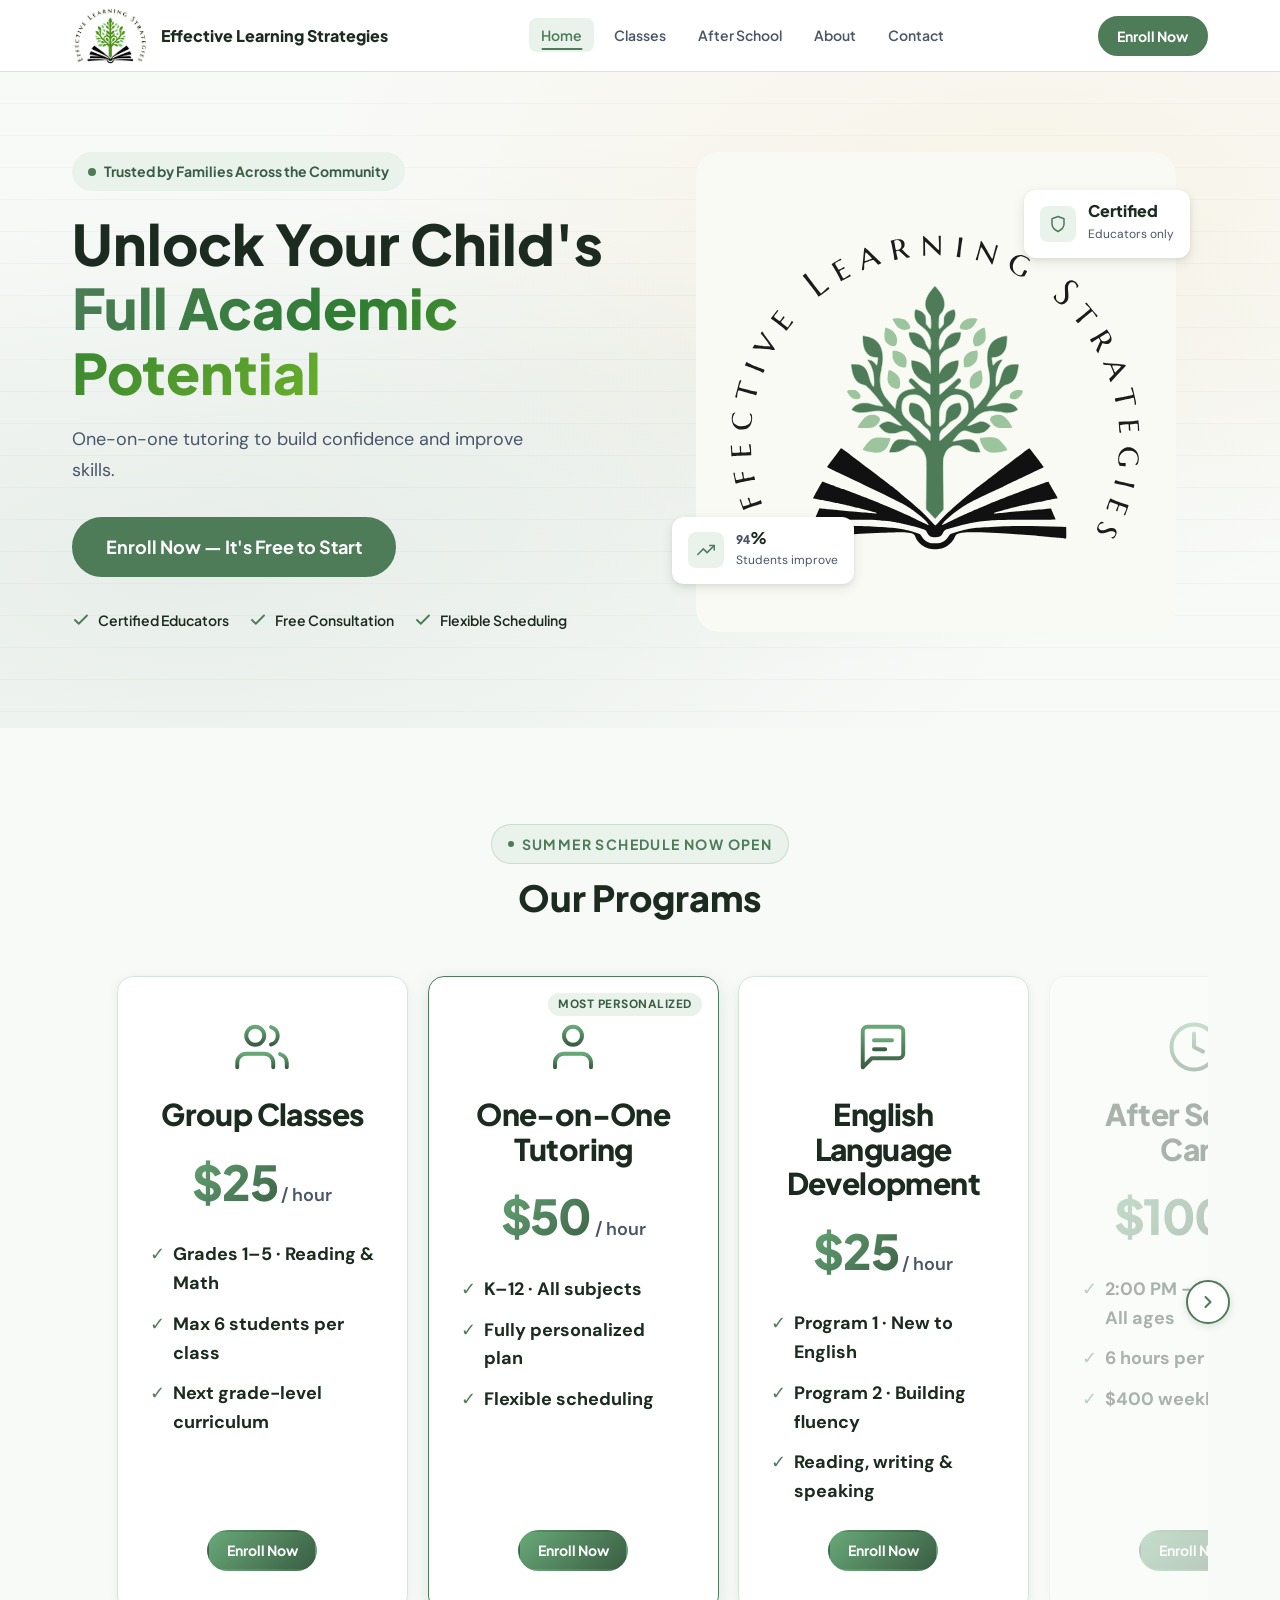
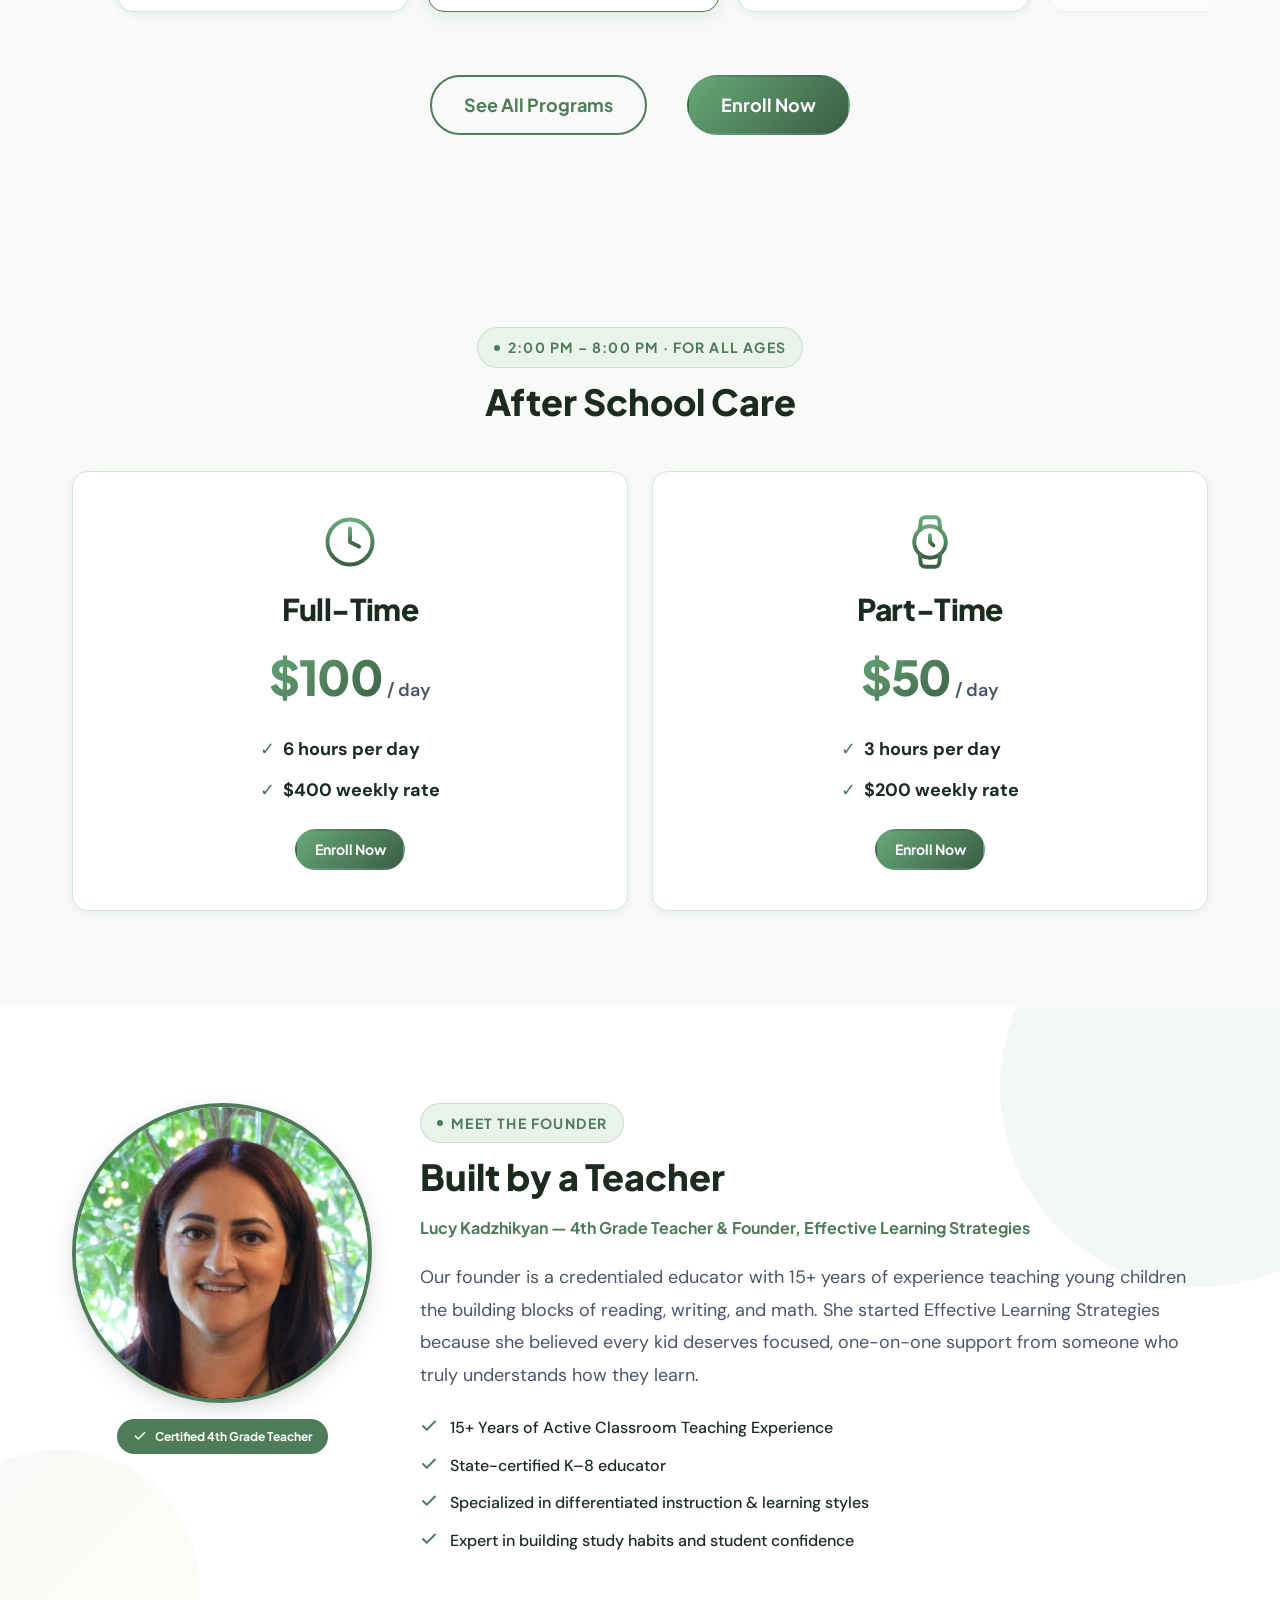
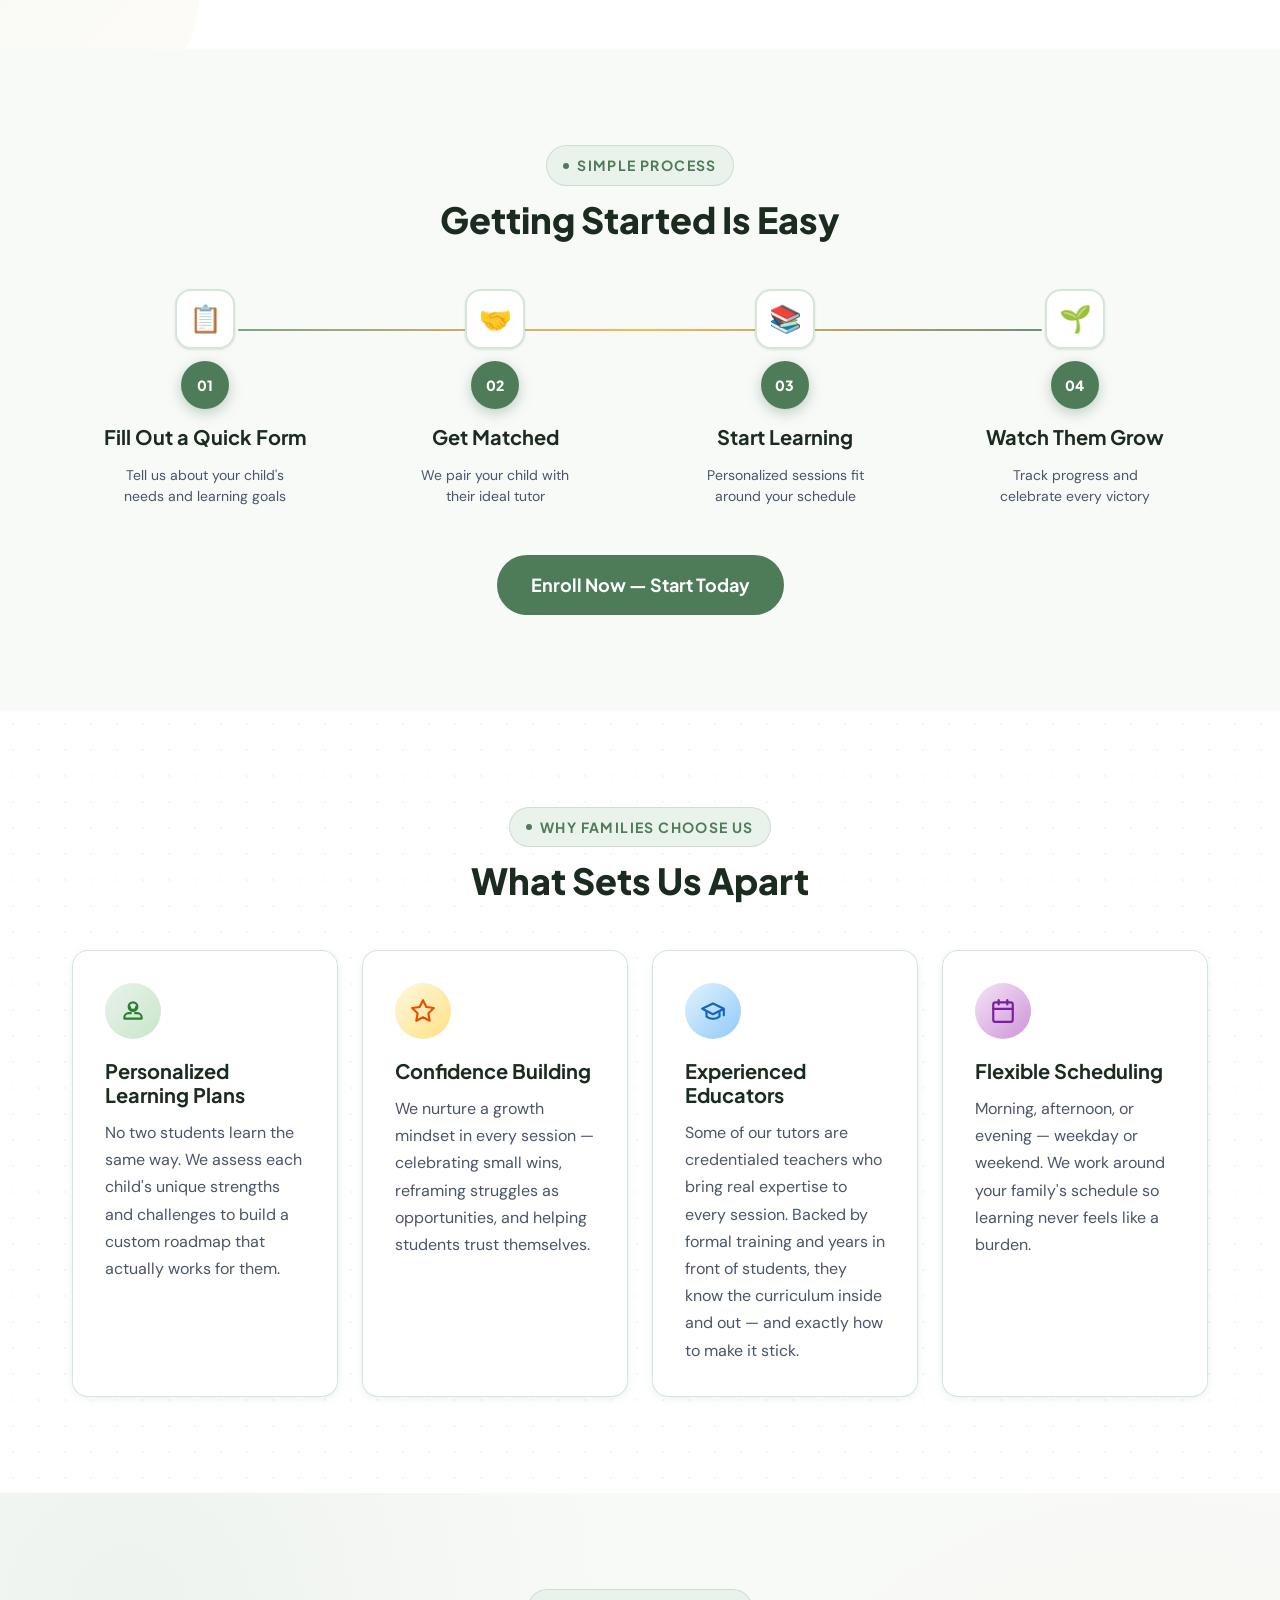
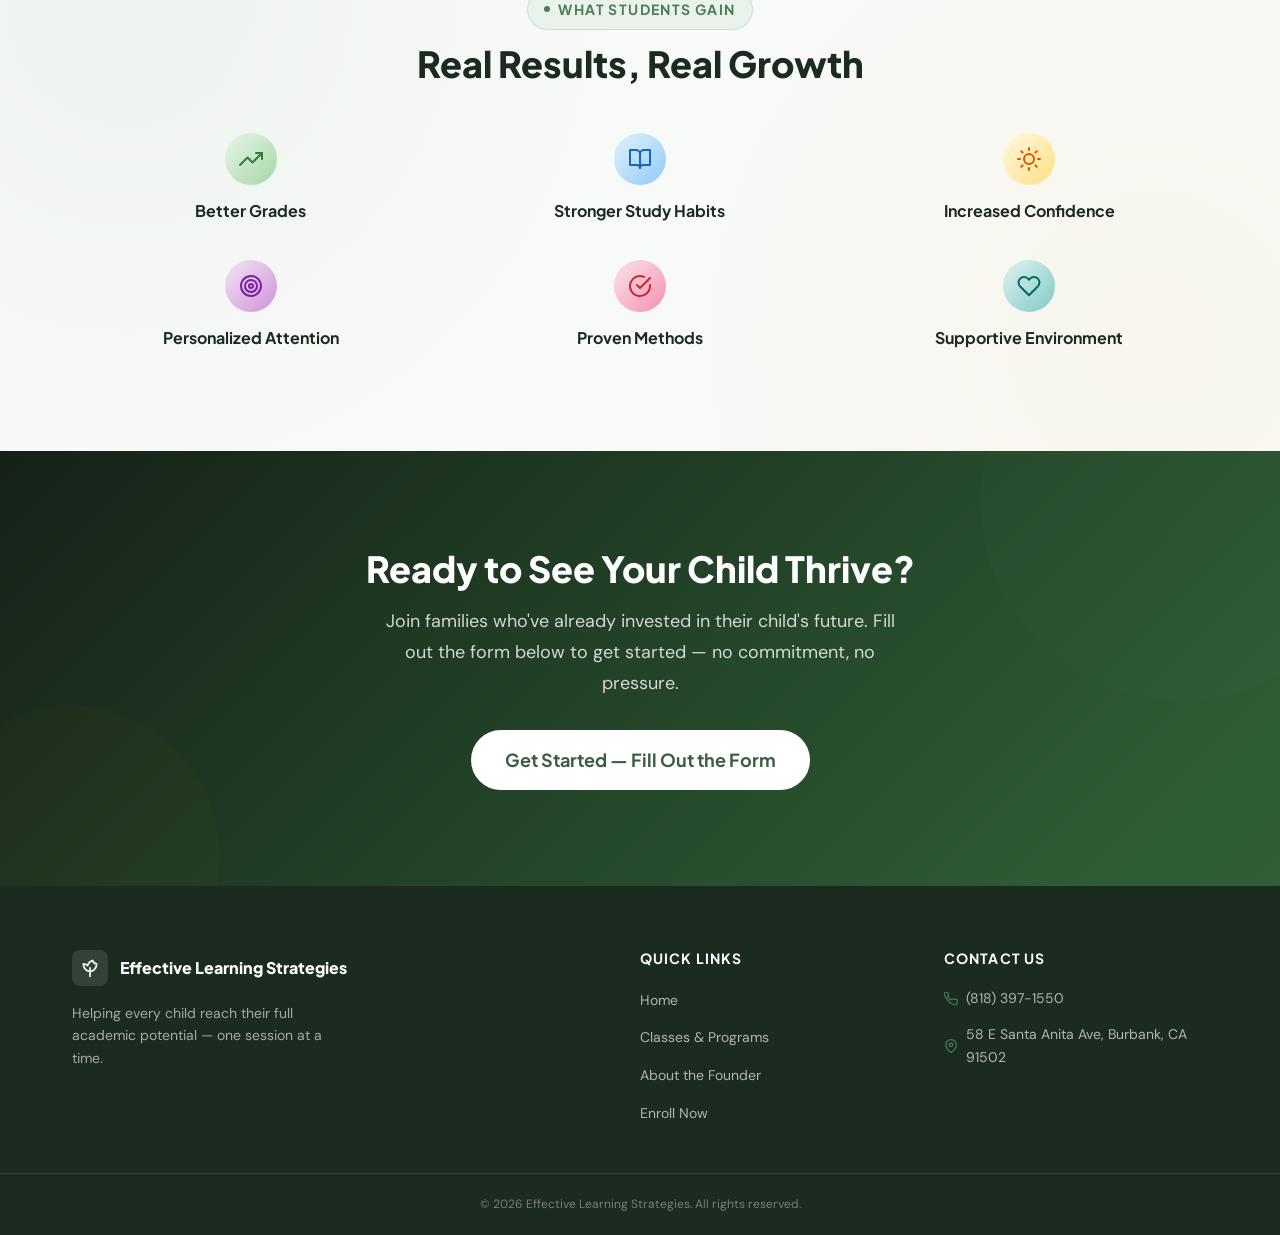
==== commit 2ba01a69: "Raise Full-Time After School Care to $100 per day Update the Full-Time rate from $75 to $100 per day" ====
--- a/index.html
+++ b/index.html
@@ -252,13 +252,13 @@
             </div>
             <h3 class="program-card-title">After School Care</h3>
             <div class="program-card-price">
-              <span class="program-card-amount">$75</span>
+              <span class="program-card-amount">$100</span>
               <span class="program-card-unit">/ day</span>
             </div>
             <ul class="program-card-features">
               <li>2:00 PM – 8:00 PM · All ages</li>
               <li>6 hours per day</li>
-              <li>$300 weekly rate</li>
+              <li>$400 weekly rate</li>
             </ul>
             <a href="https://docs.google.com/forms/d/e/1FAIpQLSe9YTLYQv9m6Zboq8D-ZdlmEbswWEIfk5Gidms8FFI-th6nIA/viewform" class="btn btn--gradient btn--sm" target="_blank" rel="noopener">Enroll Now</a>
           </article>
@@ -335,12 +335,12 @@
             </div>
             <h3 class="program-card-title">Full-Time</h3>
             <div class="program-card-price">
-              <span class="program-card-amount">$75</span>
+              <span class="program-card-amount">$100</span>
               <span class="program-card-unit">/ day</span>
             </div>
             <ul class="program-card-features">
               <li>6 hours per day</li>
-              <li>$300 weekly rate</li>
+              <li>$400 weekly rate</li>
             </ul>
             <a href="https://docs.google.com/forms/d/e/1FAIpQLSe9YTLYQv9m6Zboq8D-ZdlmEbswWEIfk5Gidms8FFI-th6nIA/viewform" class="btn btn--gradient btn--sm" target="_blank" rel="noopener">Enroll Now</a>
           </article>
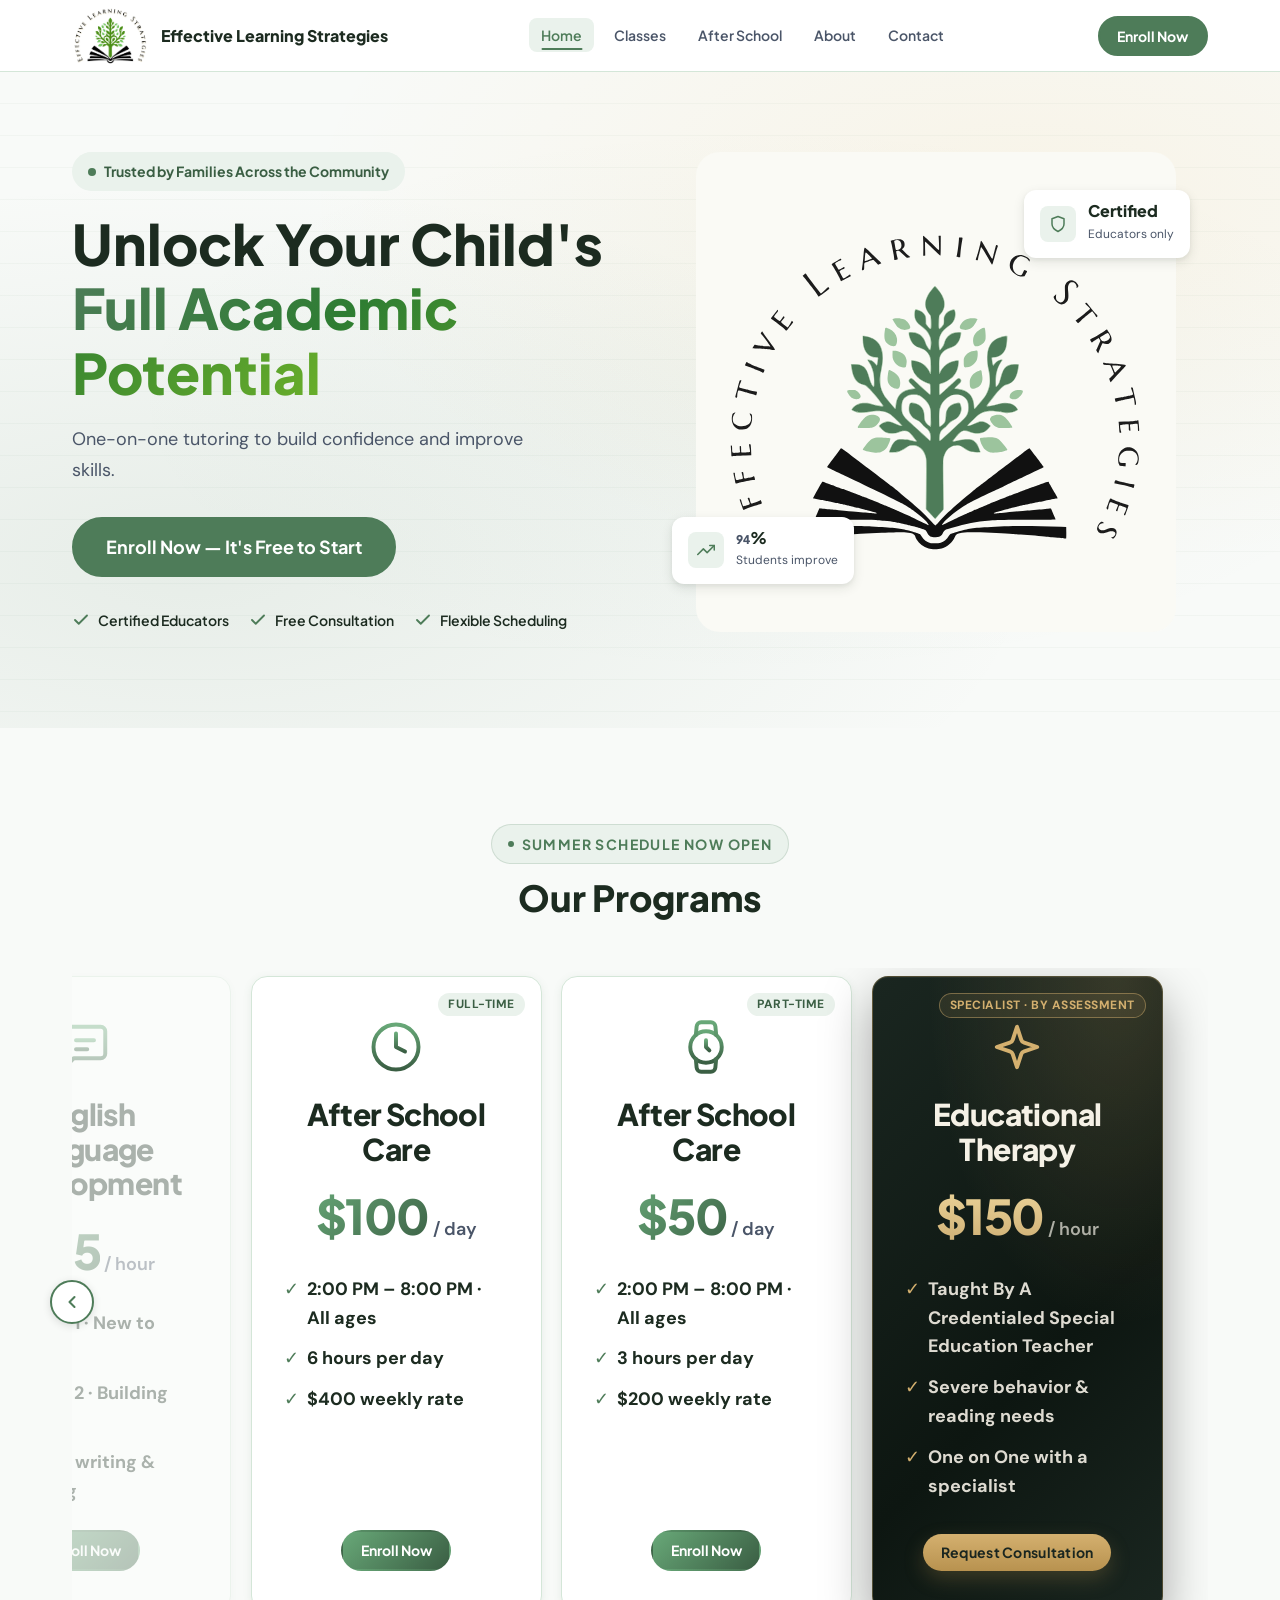
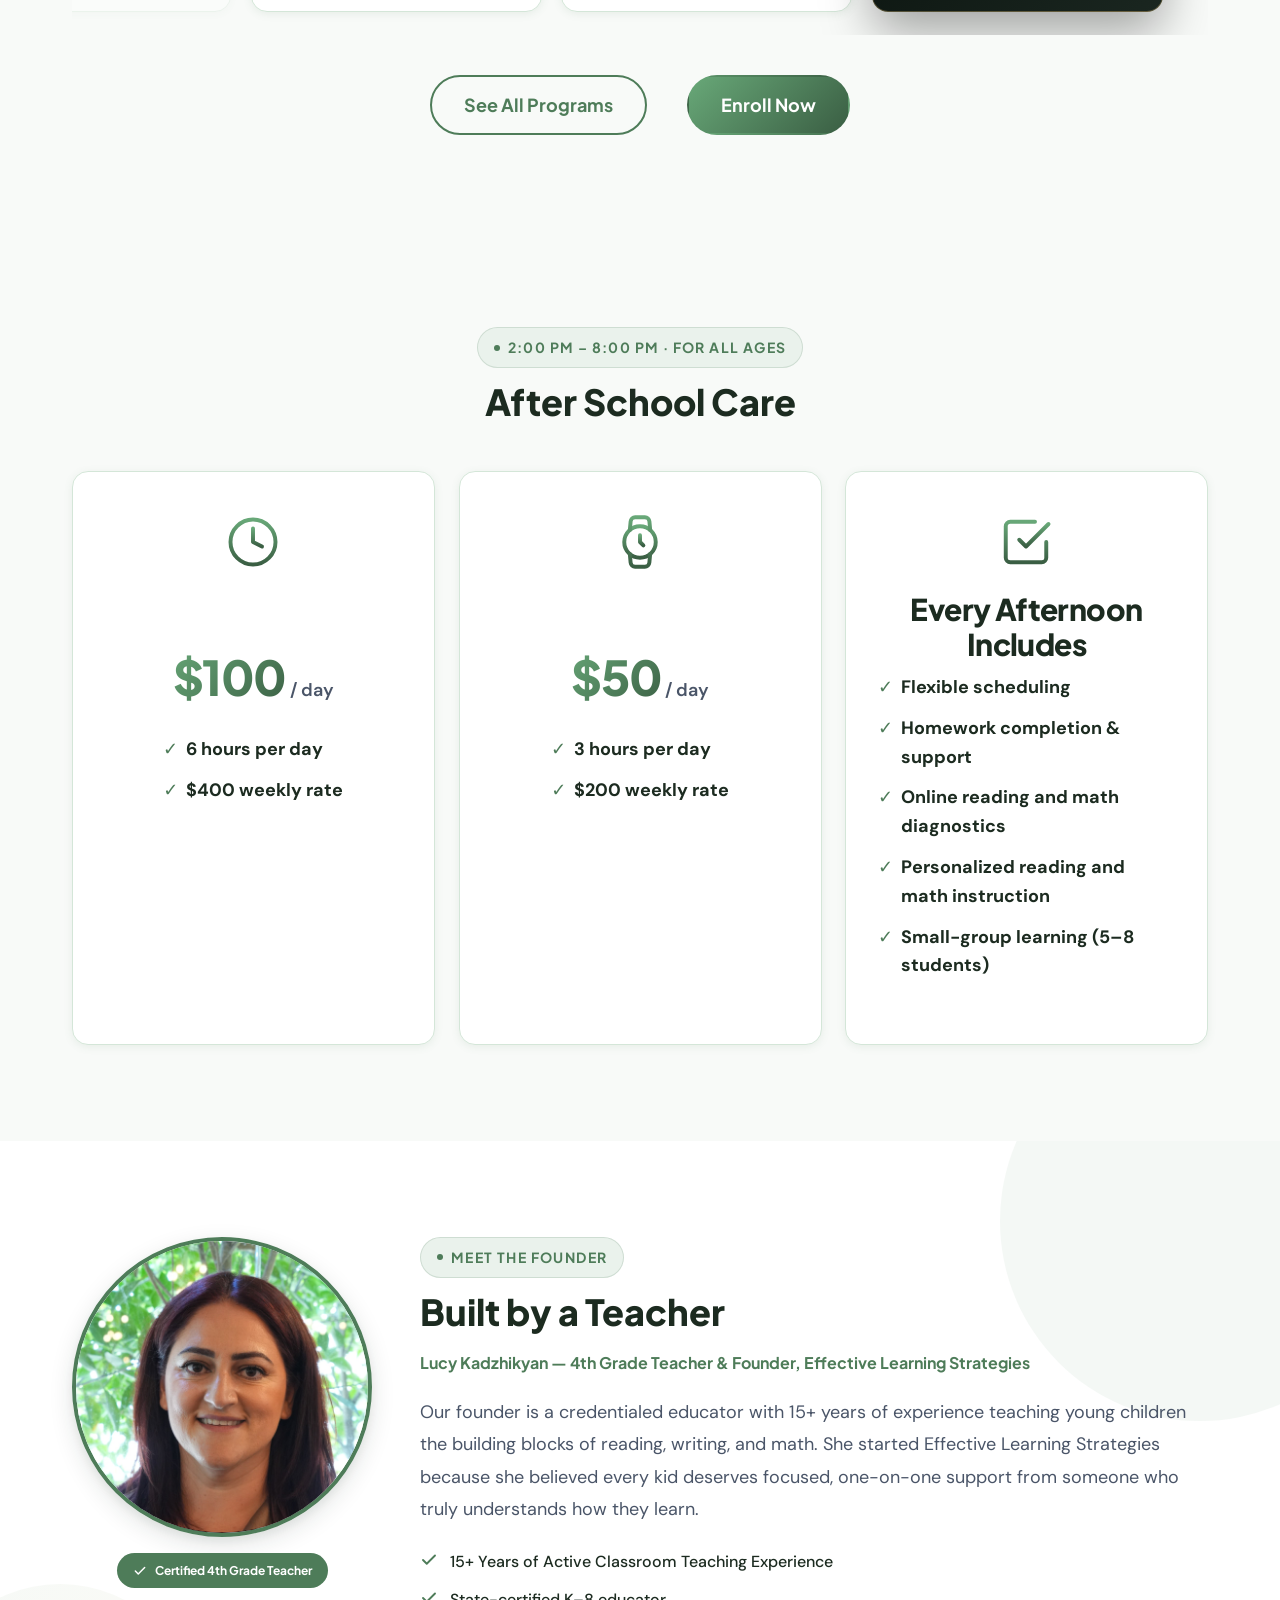
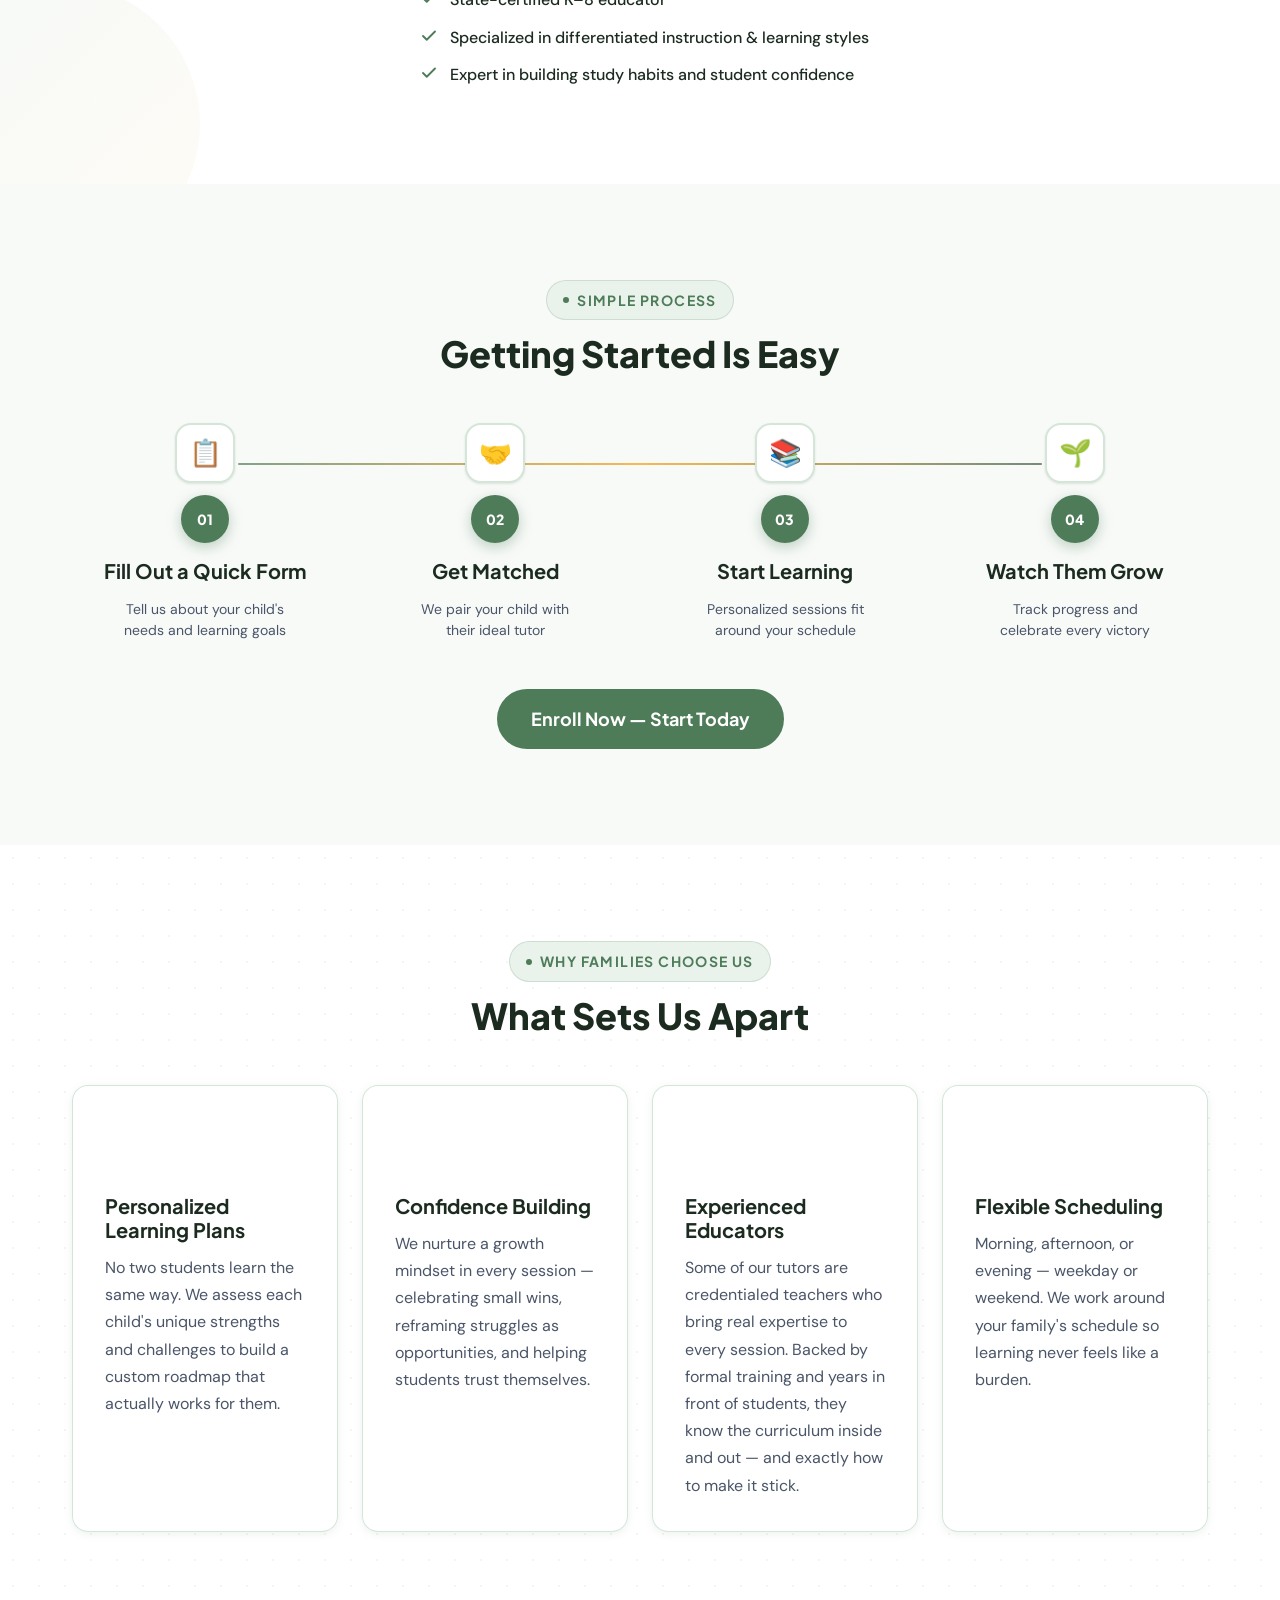
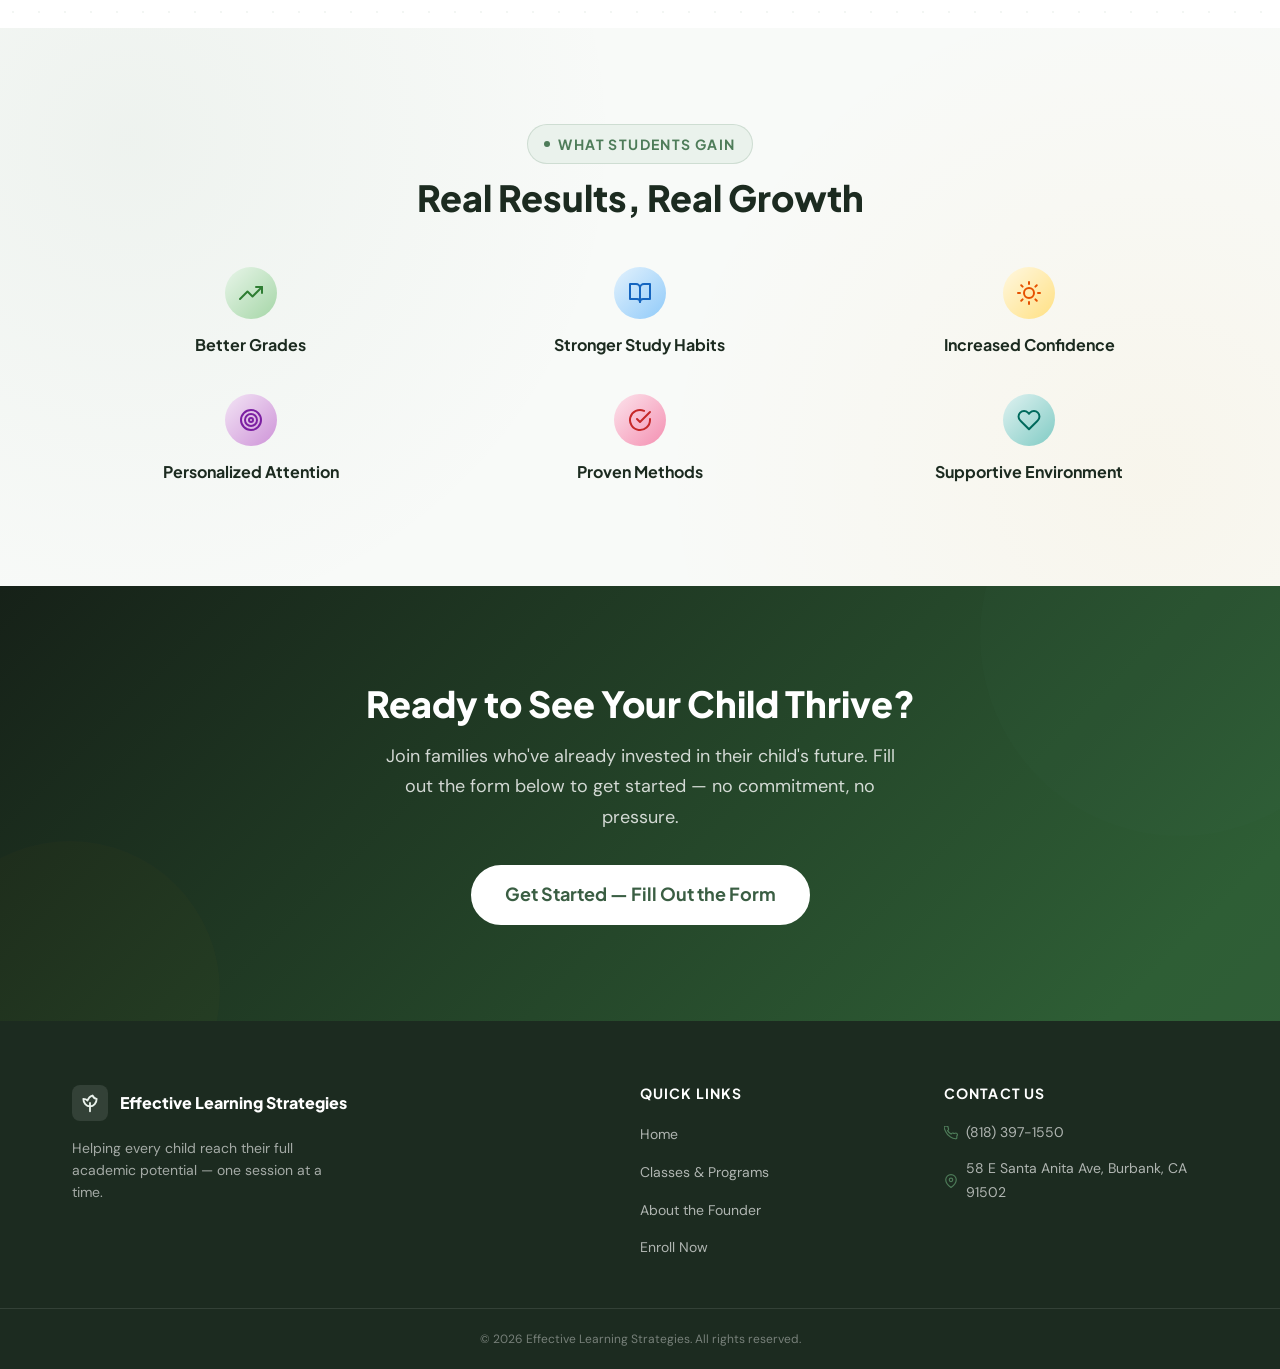
==== commit 202cef03: "Add an included-services card to After School Care List what every afternoon includes: flexible sche" ====
--- a/index.html
+++ b/index.html
@@ -324,7 +324,7 @@
           <h2 class="section-title" id="after-school-title">After School Care</h2>
         </div>
 
-        <div class="why-grid why-grid--two">
+        <div class="why-grid why-grid--three">
 
           <article class="card program-card tilt-card">
             <div class="program-icon" aria-hidden="true">
@@ -363,6 +363,23 @@
               <li>$200 weekly rate</li>
             </ul>
             <a href="https://docs.google.com/forms/d/e/1FAIpQLSe9YTLYQv9m6Zboq8D-ZdlmEbswWEIfk5Gidms8FFI-th6nIA/viewform" class="btn btn--gradient btn--sm" target="_blank" rel="noopener">Enroll Now</a>
+          </article>
+
+          <article class="card program-card tilt-card">
+            <div class="program-icon" aria-hidden="true">
+              <svg viewBox="0 0 24 24" fill="none" stroke="url(#icon-gradient)" stroke-width="1.75" stroke-linecap="round" stroke-linejoin="round">
+                <path d="M21 12v7a2 2 0 0 1-2 2H5a2 2 0 0 1-2-2V5a2 2 0 0 1 2-2h11"/>
+                <polyline points="9 11 12 14 22 4"/>
+              </svg>
+            </div>
+            <h3 class="program-card-title">Every Afternoon Includes</h3>
+            <ul class="program-card-features">
+              <li>Flexible scheduling</li>
+              <li>Homework completion &amp; support</li>
+              <li>Online reading and math diagnostics</li>
+              <li>Personalized reading and math instruction</li>
+              <li>Small-group learning (5–8 students)</li>
+            </ul>
           </article>
 
         </div>
--- a/css/styles.css
+++ b/css/styles.css
@@ -1487,10 +1487,6 @@
   /* Same as why-grid but never goes to 4 cols */
 }
 
-.why-grid--two {
-  /* Same as why-grid but never goes past 2 cols */
-}
-
 /* ─── 13b. PROGRAMS / CLASSES ─────────────────────────────
    Homepage Programs section + Classes page editorial list.
 ─────────────────────────────────────────────────────────── */
@@ -2061,7 +2057,6 @@
   .why-grid { grid-template-columns: repeat(4, 1fr); }
   /* Tutors philosophy grid: max 3 cols */
   .why-grid--three { grid-template-columns: repeat(3, 1fr); }
-  .why-grid--two { grid-template-columns: repeat(2, 1fr); }
 
   /* Founder photo larger */
   .founder-inner { grid-template-columns: 300px 1fr; }
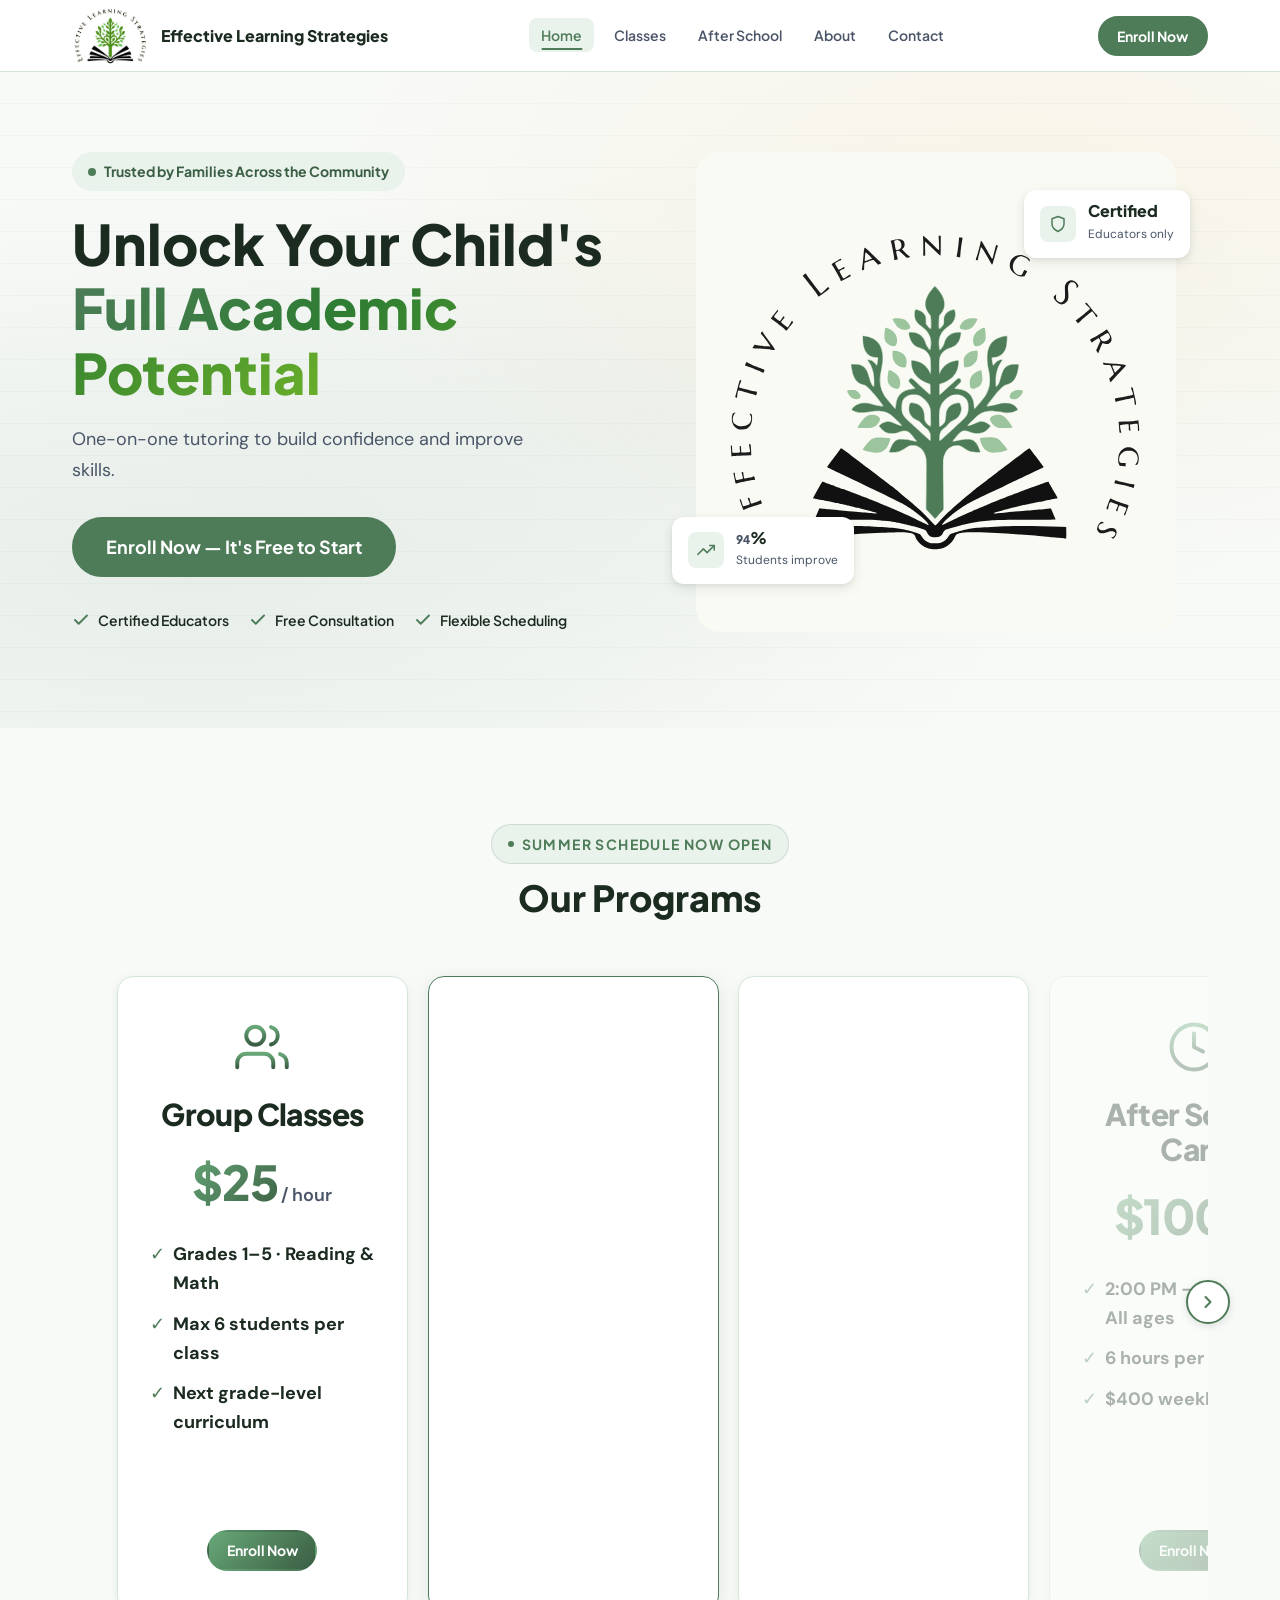
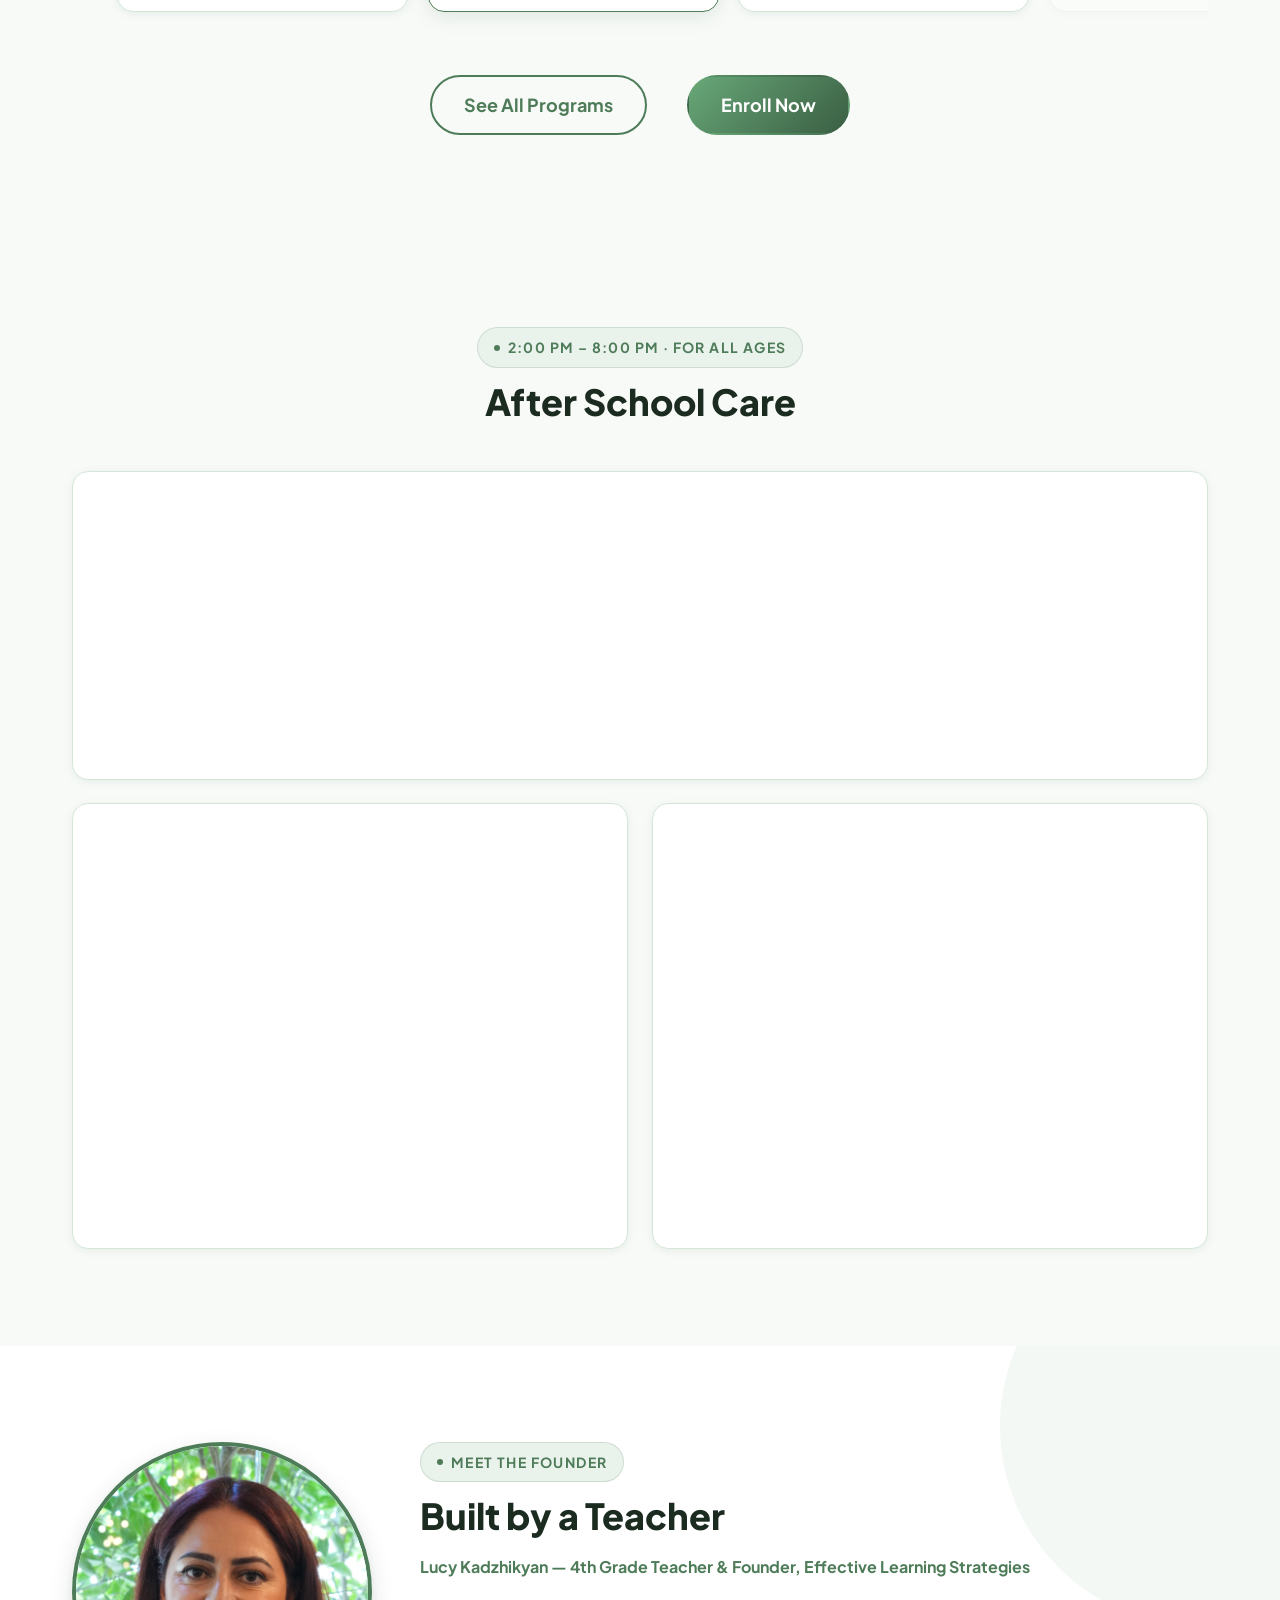
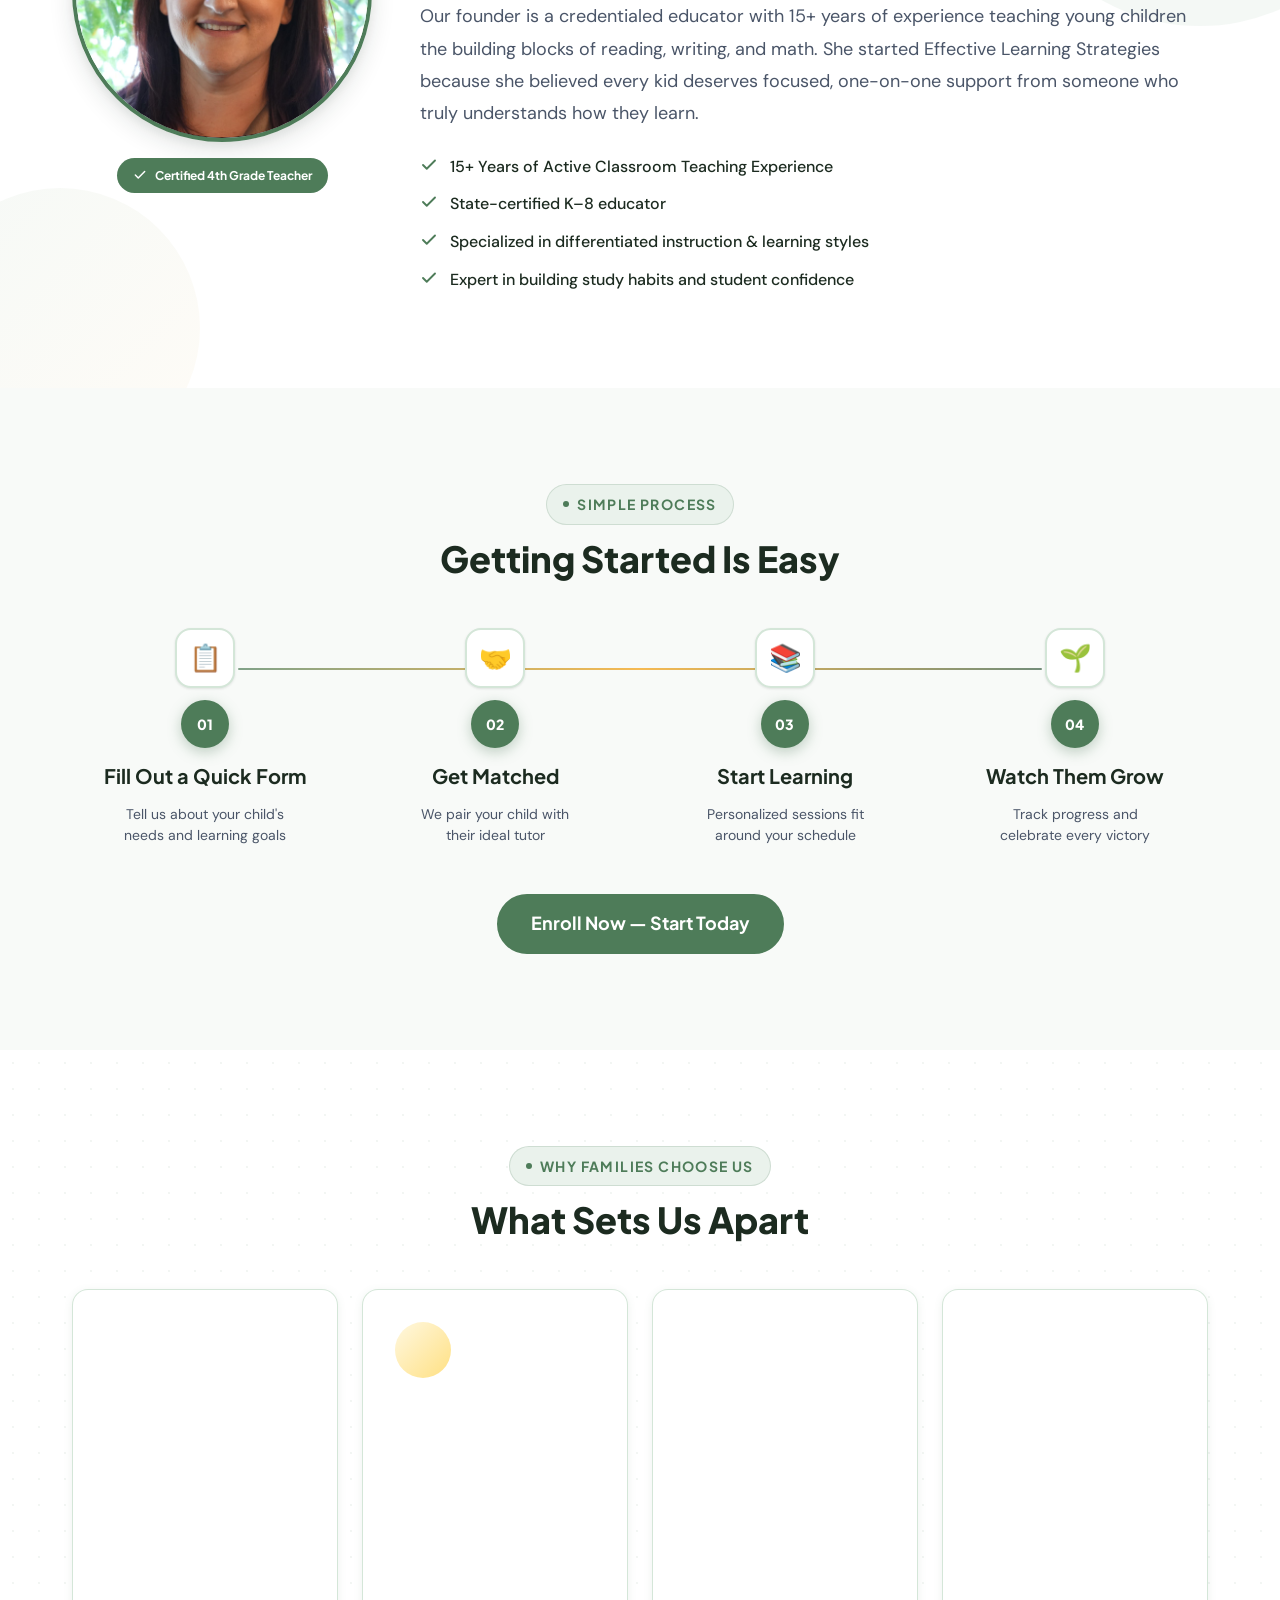
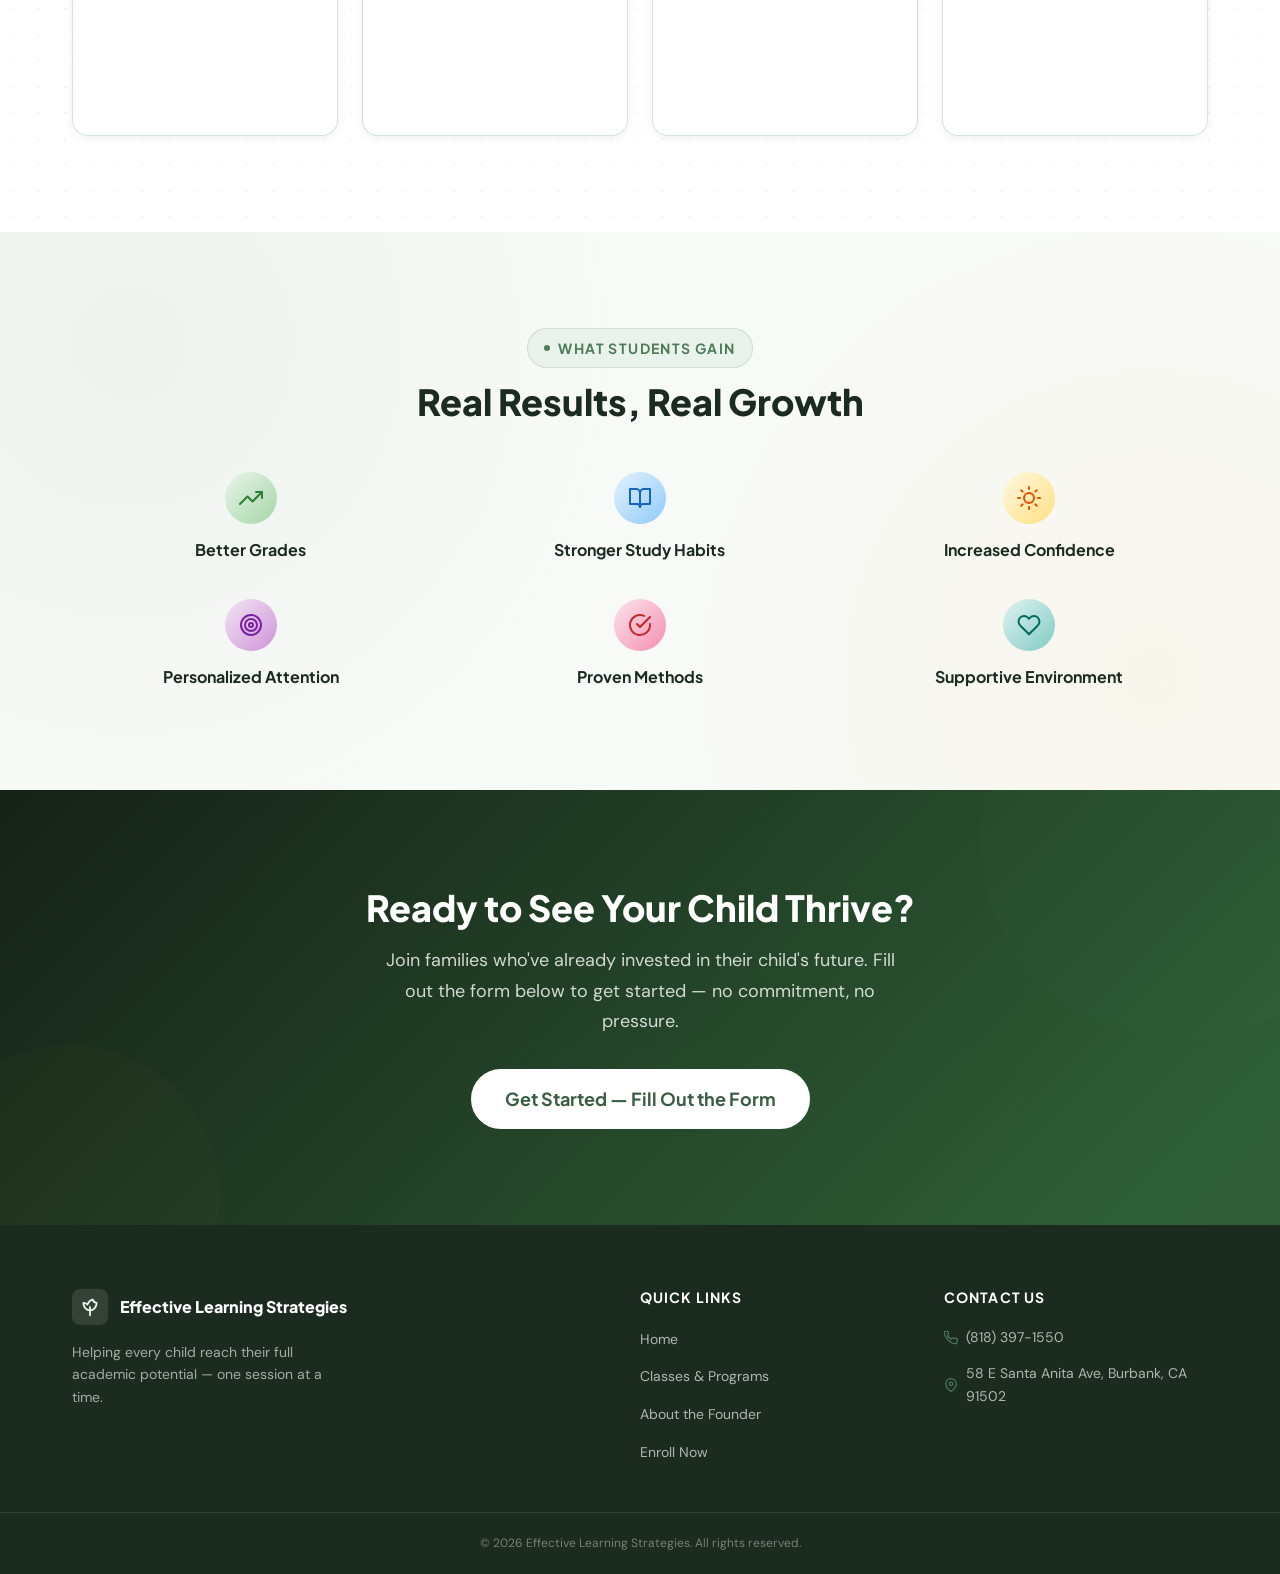
==== commit cd64e56a: "Make the After School Care includes card a full-width banner Move the Every Afternoon Includes card " ====
--- a/index.html
+++ b/index.html
@@ -324,7 +324,24 @@
           <h2 class="section-title" id="after-school-title">After School Care</h2>
         </div>
 
-        <div class="why-grid why-grid--three">
+        <div class="why-grid why-grid--two">
+
+          <article class="card program-card program-card--wide tilt-card">
+            <div class="program-icon" aria-hidden="true">
+              <svg viewBox="0 0 24 24" fill="none" stroke="url(#icon-gradient)" stroke-width="1.75" stroke-linecap="round" stroke-linejoin="round">
+                <path d="M21 12v7a2 2 0 0 1-2 2H5a2 2 0 0 1-2-2V5a2 2 0 0 1 2-2h11"/>
+                <polyline points="9 11 12 14 22 4"/>
+              </svg>
+            </div>
+            <h3 class="program-card-title">Every Afternoon Includes</h3>
+            <ul class="program-card-features">
+              <li>Flexible scheduling</li>
+              <li>Homework completion &amp; support</li>
+              <li>Online reading and math diagnostics</li>
+              <li>Personalized reading and math instruction</li>
+              <li>Small-group learning (5–8 students)</li>
+            </ul>
+          </article>
 
           <article class="card program-card tilt-card">
             <div class="program-icon" aria-hidden="true">
@@ -364,24 +381,6 @@
             </ul>
             <a href="https://docs.google.com/forms/d/e/1FAIpQLSe9YTLYQv9m6Zboq8D-ZdlmEbswWEIfk5Gidms8FFI-th6nIA/viewform" class="btn btn--gradient btn--sm" target="_blank" rel="noopener">Enroll Now</a>
           </article>
-
-          <article class="card program-card tilt-card">
-            <div class="program-icon" aria-hidden="true">
-              <svg viewBox="0 0 24 24" fill="none" stroke="url(#icon-gradient)" stroke-width="1.75" stroke-linecap="round" stroke-linejoin="round">
-                <path d="M21 12v7a2 2 0 0 1-2 2H5a2 2 0 0 1-2-2V5a2 2 0 0 1 2-2h11"/>
-                <polyline points="9 11 12 14 22 4"/>
-              </svg>
-            </div>
-            <h3 class="program-card-title">Every Afternoon Includes</h3>
-            <ul class="program-card-features">
-              <li>Flexible scheduling</li>
-              <li>Homework completion &amp; support</li>
-              <li>Online reading and math diagnostics</li>
-              <li>Personalized reading and math instruction</li>
-              <li>Small-group learning (5–8 students)</li>
-            </ul>
-          </article>
-
         </div>
 
       </div>
--- a/css/styles.css
+++ b/css/styles.css
@@ -1487,6 +1487,10 @@
   /* Same as why-grid but never goes to 4 cols */
 }
 
+.why-grid--two {
+  /* Same as why-grid but never goes past 2 cols */
+}
+
 /* ─── 13b. PROGRAMS / CLASSES ─────────────────────────────
    Homepage Programs section + Classes page editorial list.
 ─────────────────────────────────────────────────────────── */
@@ -1762,6 +1766,17 @@
   flex-shrink: 0;
 }
 
+/* After School Care cards carry less text than the other programs,
+   so their feature lines step up one size on the shared scale. */
+#after-school .program-card-features li {
+  font-size: var(--fs-lg);
+}
+
+/* Spans the full grid row, sitting above the priced cards */
+.program-card--wide {
+  grid-column: 1 / -1;
+}
+
 /* Gradient green button */
 .btn--gradient {
   background: linear-gradient(135deg, #68a878 0%, #3A5E43 100%);
@@ -2009,6 +2024,13 @@
   /* Why grid */
   .why-grid { grid-template-columns: repeat(2, 1fr); }
 
+  .program-card--wide .program-card-features {
+    flex-direction: row;
+    flex-wrap: wrap;
+    justify-content: center;
+    gap: var(--space-3) var(--space-8);
+  }
+
   /* Programs carousel — 2-per-view on tablet */
   .programs-grid {
     grid-auto-columns: calc((100% - 12% - var(--space-5) - 40px) / 2);
@@ -2057,6 +2079,7 @@
   .why-grid { grid-template-columns: repeat(4, 1fr); }
   /* Tutors philosophy grid: max 3 cols */
   .why-grid--three { grid-template-columns: repeat(3, 1fr); }
+  .why-grid--two { grid-template-columns: repeat(2, 1fr); }
 
   /* Founder photo larger */
   .founder-inner { grid-template-columns: 300px 1fr; }
